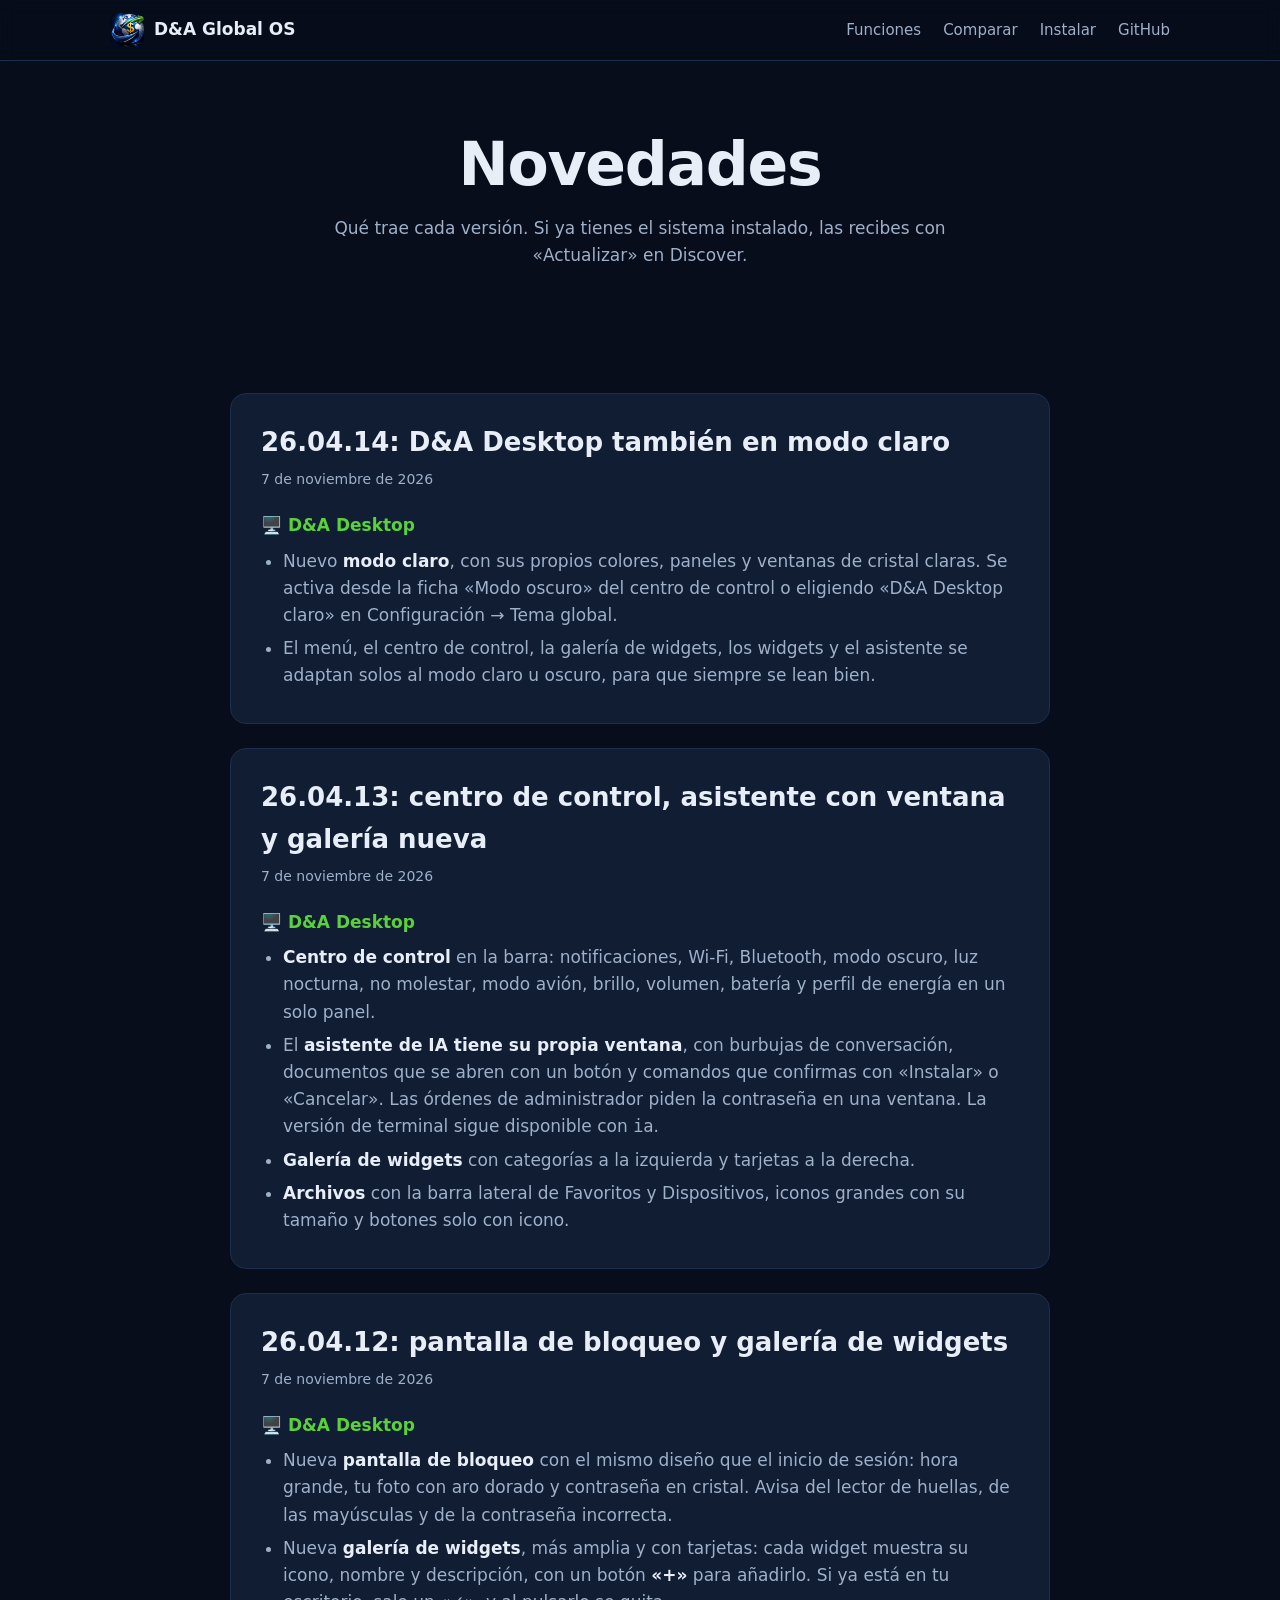
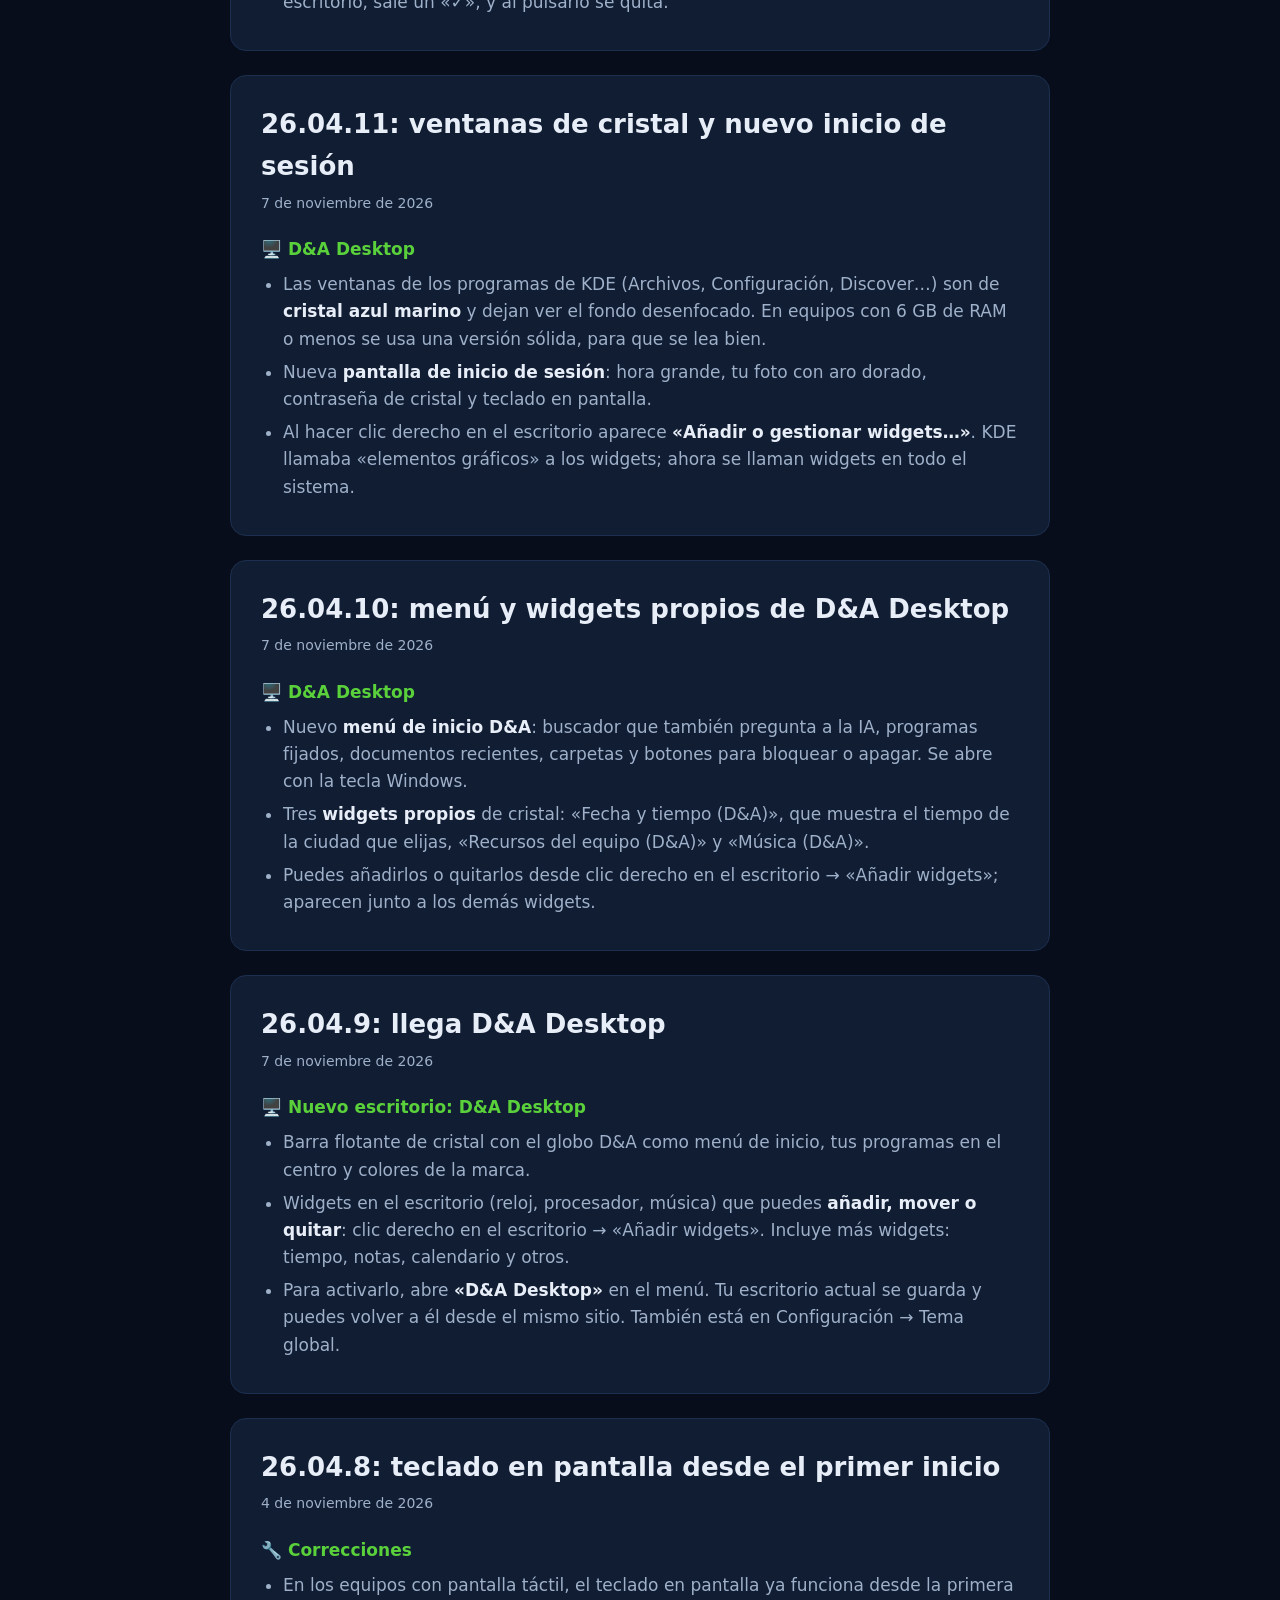
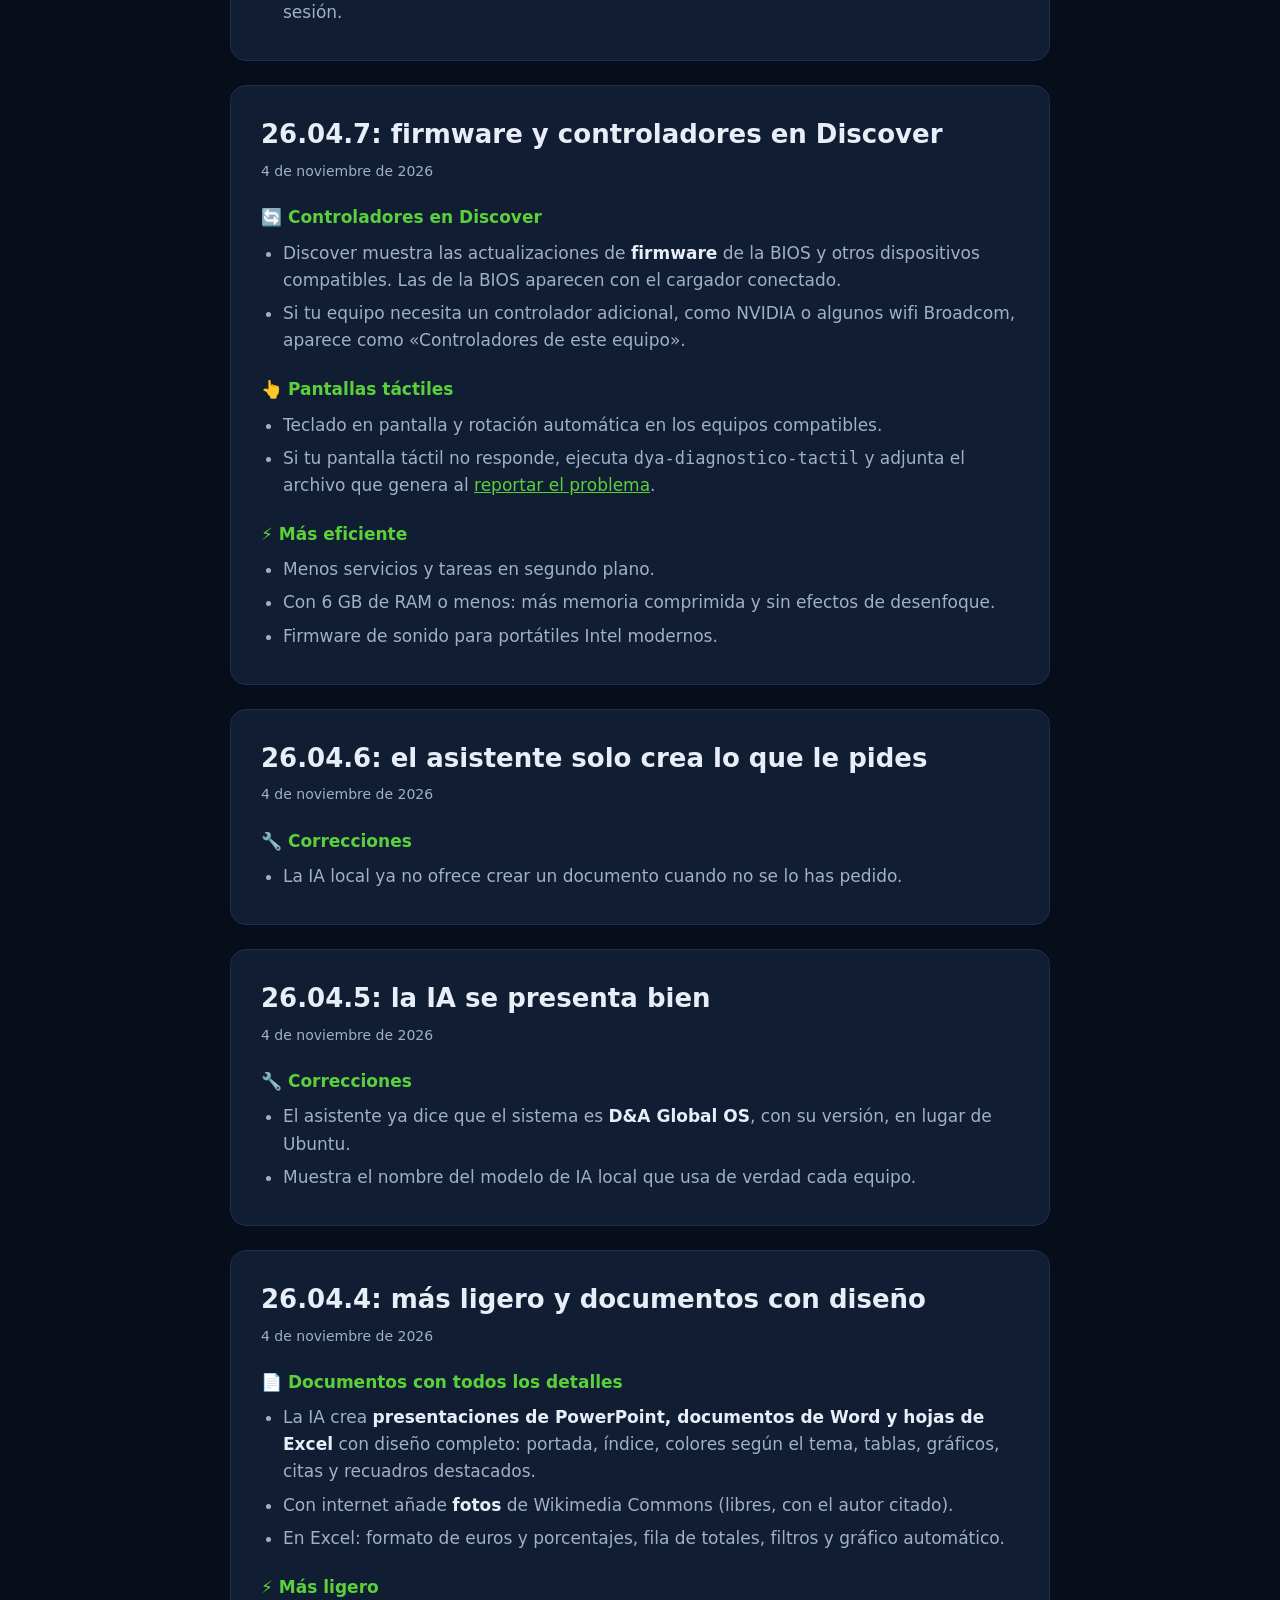
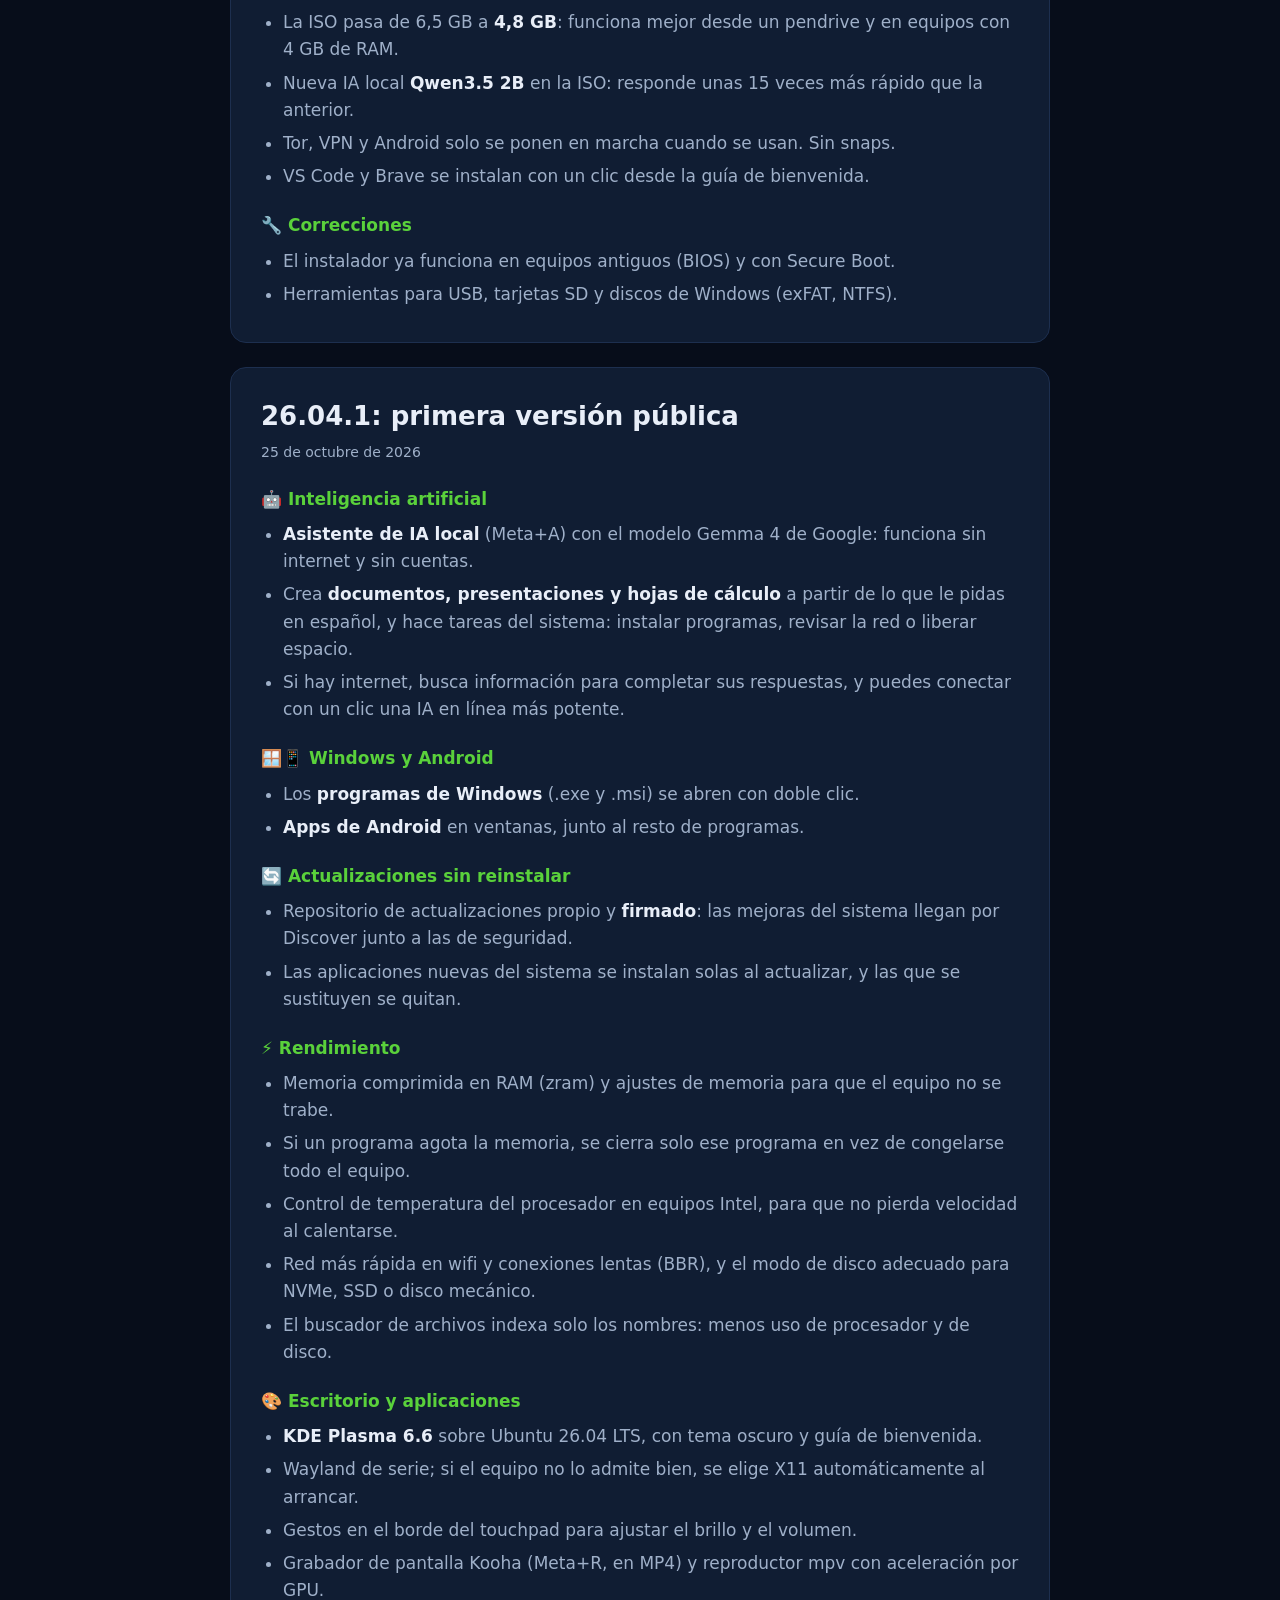
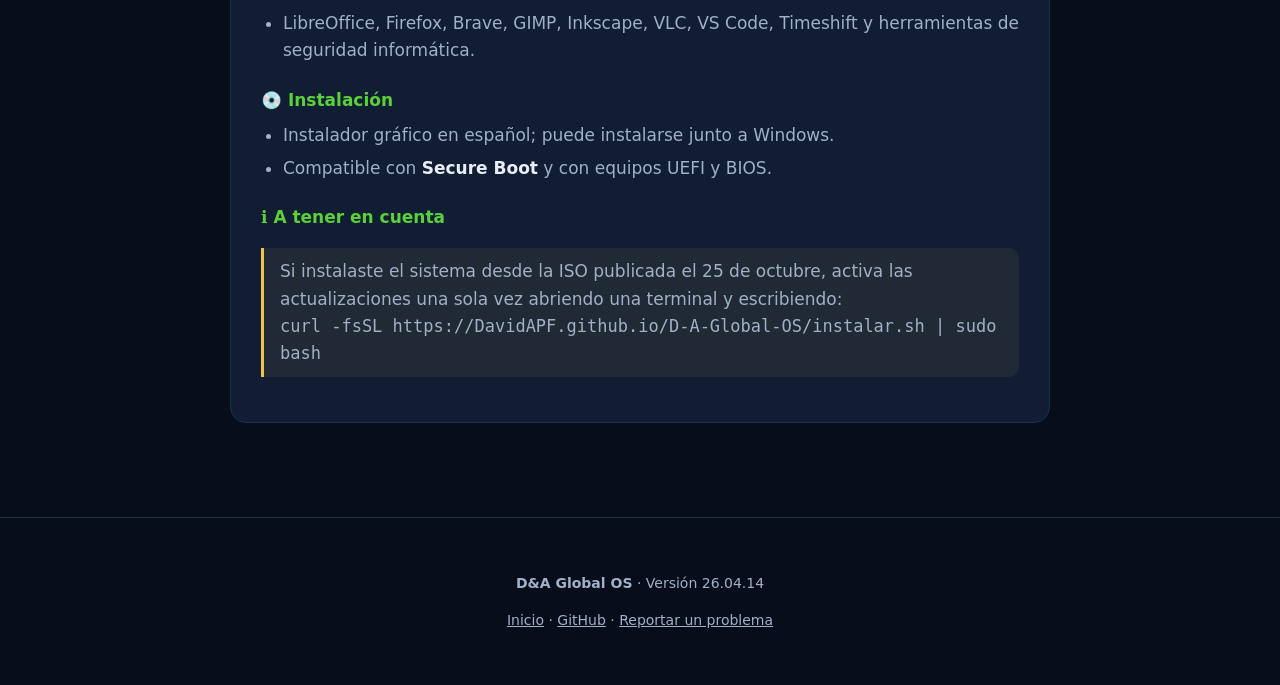
==== novedades.html @ f8176da0 "D&A Global OS 26.04.14" ====
<!doctype html>
<html lang="es">
<head>
<meta charset="utf-8">
<meta name="viewport" content="width=device-width, initial-scale=1">
<title>Novedades de D&amp;A Global OS</title>
<meta name="description" content="Qué trae cada versión de D&amp;A Global OS.">
<meta property="og:title" content="Novedades de D&amp;A Global OS">
<meta property="og:description" content="Qué trae cada versión de D&amp;A Global OS.">
<meta property="og:image" content="https://DavidAPF.github.io/D-A-Global-OS/compartir.png">
<meta name="twitter:card" content="summary_large_image">
<link rel="icon" href="logo.png">
<link rel="stylesheet" href="estilos.css">
</head>
<body>

<nav>
	<div class="ancho">
		<a class="marca" href="index.html"><img src="logo.png" alt="">D&amp;A Global OS</a>
		<ul>
			<li><a href="index.html#funciones">Funciones</a></li>
			<li><a href="index.html#comparar">Comparar</a></li>
			<li><a href="index.html#instalar">Instalar</a></li>
			<li><a href="https://github.com/DavidAPF/D-A-Global-OS">GitHub</a></li>
		</ul>
	</div>
</nav>

<header class="cabecera-pagina">
	<div class="ancho">
		<h1>Novedades</h1>
		<p class="sub">Qué trae cada versión. Si ya tienes el sistema instalado, las recibes con «Actualizar» en Discover.</p>
	</div>
</header>

<section>
	<div class="ancho">

		<!-- Cada versión nueva va ARRIBA, copiando un bloque <article> -->

		<article class="version" id="v26.04.14">
			<h2>26.04.14: D&amp;A Desktop también en modo claro</h2>
			<p class="fecha">7 de noviembre de 2026</p>

			<h3>🖥️ D&amp;A Desktop</h3>
			<ul>
				<li>Nuevo <strong>modo claro</strong>, con sus propios colores, paneles y ventanas de cristal claras. Se activa desde la ficha «Modo oscuro» del centro de control o eligiendo «D&amp;A Desktop claro» en Configuración → Tema global.</li>
				<li>El menú, el centro de control, la galería de widgets, los widgets y el asistente se adaptan solos al modo claro u oscuro, para que siempre se lean bien.</li>
			</ul>
		</article>

		<article class="version" id="v26.04.13">
			<h2>26.04.13: centro de control, asistente con ventana y galería nueva</h2>
			<p class="fecha">7 de noviembre de 2026</p>

			<h3>🖥️ D&amp;A Desktop</h3>
			<ul>
				<li><strong>Centro de control</strong> en la barra: notificaciones, Wi-Fi, Bluetooth, modo oscuro, luz nocturna, no molestar, modo avión, brillo, volumen, batería y perfil de energía en un solo panel.</li>
				<li>El <strong>asistente de IA tiene su propia ventana</strong>, con burbujas de conversación, documentos que se abren con un botón y comandos que confirmas con «Instalar» o «Cancelar». Las órdenes de administrador piden la contraseña en una ventana. La versión de terminal sigue disponible con <code>ia</code>.</li>
				<li><strong>Galería de widgets</strong> con categorías a la izquierda y tarjetas a la derecha.</li>
				<li><strong>Archivos</strong> con la barra lateral de Favoritos y Dispositivos, iconos grandes con su tamaño y botones solo con icono.</li>
			</ul>
		</article>

		<article class="version" id="v26.04.12">
			<h2>26.04.12: pantalla de bloqueo y galería de widgets</h2>
			<p class="fecha">7 de noviembre de 2026</p>

			<h3>🖥️ D&amp;A Desktop</h3>
			<ul>
				<li>Nueva <strong>pantalla de bloqueo</strong> con el mismo diseño que el inicio de sesión: hora grande, tu foto con aro dorado y contraseña en cristal. Avisa del lector de huellas, de las mayúsculas y de la contraseña incorrecta.</li>
				<li>Nueva <strong>galería de widgets</strong>, más amplia y con tarjetas: cada widget muestra su icono, nombre y descripción, con un botón <strong>«+»</strong> para añadirlo. Si ya está en tu escritorio, sale un «✓», y al pulsarlo se quita.</li>
			</ul>
		</article>

		<article class="version" id="v26.04.11">
			<h2>26.04.11: ventanas de cristal y nuevo inicio de sesión</h2>
			<p class="fecha">7 de noviembre de 2026</p>

			<h3>🖥️ D&amp;A Desktop</h3>
			<ul>
				<li>Las ventanas de los programas de KDE (Archivos, Configuración, Discover…) son de <strong>cristal azul marino</strong> y dejan ver el fondo desenfocado. En equipos con 6 GB de RAM o menos se usa una versión sólida, para que se lea bien.</li>
				<li>Nueva <strong>pantalla de inicio de sesión</strong>: hora grande, tu foto con aro dorado, contraseña de cristal y teclado en pantalla.</li>
				<li>Al hacer clic derecho en el escritorio aparece <strong>«Añadir o gestionar widgets…»</strong>. KDE llamaba «elementos gráficos» a los widgets; ahora se llaman widgets en todo el sistema.</li>
			</ul>
		</article>

		<article class="version" id="v26.04.10">
			<h2>26.04.10: menú y widgets propios de D&amp;A Desktop</h2>
			<p class="fecha">7 de noviembre de 2026</p>

			<h3>🖥️ D&amp;A Desktop</h3>
			<ul>
				<li>Nuevo <strong>menú de inicio D&amp;A</strong>: buscador que también pregunta a la IA, programas fijados, documentos recientes, carpetas y botones para bloquear o apagar. Se abre con la tecla Windows.</li>
				<li>Tres <strong>widgets propios</strong> de cristal: «Fecha y tiempo (D&amp;A)», que muestra el tiempo de la ciudad que elijas, «Recursos del equipo (D&amp;A)» y «Música (D&amp;A)».</li>
				<li>Puedes añadirlos o quitarlos desde clic derecho en el escritorio → «Añadir widgets»; aparecen junto a los demás widgets.</li>
			</ul>
		</article>

		<article class="version" id="v26.04.9">
			<h2>26.04.9: llega D&amp;A Desktop</h2>
			<p class="fecha">7 de noviembre de 2026</p>

			<h3>🖥️ Nuevo escritorio: D&amp;A Desktop</h3>
			<ul>
				<li>Barra flotante de cristal con el globo D&amp;A como menú de inicio, tus programas en el centro y colores de la marca.</li>
				<li>Widgets en el escritorio (reloj, procesador, música) que puedes <strong>añadir, mover o quitar</strong>: clic derecho en el escritorio → «Añadir widgets». Incluye más widgets: tiempo, notas, calendario y otros.</li>
				<li>Para activarlo, abre <strong>«D&amp;A Desktop»</strong> en el menú. Tu escritorio actual se guarda y puedes volver a él desde el mismo sitio. También está en Configuración → Tema global.</li>
			</ul>
		</article>

		<article class="version" id="v26.04.8">
			<h2>26.04.8: teclado en pantalla desde el primer inicio</h2>
			<p class="fecha">4 de noviembre de 2026</p>

			<h3>🔧 Correcciones</h3>
			<ul>
				<li>En los equipos con pantalla táctil, el teclado en pantalla ya funciona desde la primera sesión.</li>
			</ul>
		</article>

		<article class="version" id="v26.04.7">
			<h2>26.04.7: firmware y controladores en Discover</h2>
			<p class="fecha">4 de noviembre de 2026</p>

			<h3>🔄 Controladores en Discover</h3>
			<ul>
				<li>Discover muestra las actualizaciones de <strong>firmware</strong> de la BIOS y otros dispositivos compatibles. Las de la BIOS aparecen con el cargador conectado.</li>
				<li>Si tu equipo necesita un controlador adicional, como NVIDIA o algunos wifi Broadcom, aparece como «Controladores de este equipo».</li>
			</ul>

			<h3>👆 Pantallas táctiles</h3>
			<ul>
				<li>Teclado en pantalla y rotación automática en los equipos compatibles.</li>
				<li>Si tu pantalla táctil no responde, ejecuta <code>dya-diagnostico-tactil</code> y adjunta el archivo que genera al <a href="https://github.com/DavidAPF/D-A-Global-OS/issues">reportar el problema</a>.</li>
			</ul>

			<h3>⚡ Más eficiente</h3>
			<ul>
				<li>Menos servicios y tareas en segundo plano.</li>
				<li>Con 6 GB de RAM o menos: más memoria comprimida y sin efectos de desenfoque.</li>
				<li>Firmware de sonido para portátiles Intel modernos.</li>
			</ul>
		</article>

		<article class="version" id="v26.04.6">
			<h2>26.04.6: el asistente solo crea lo que le pides</h2>
			<p class="fecha">4 de noviembre de 2026</p>

			<h3>🔧 Correcciones</h3>
			<ul>
				<li>La IA local ya no ofrece crear un documento cuando no se lo has pedido.</li>
			</ul>
		</article>

		<article class="version" id="v26.04.5">
			<h2>26.04.5: la IA se presenta bien</h2>
			<p class="fecha">4 de noviembre de 2026</p>

			<h3>🔧 Correcciones</h3>
			<ul>
				<li>El asistente ya dice que el sistema es <strong>D&amp;A Global OS</strong>, con su versión, en lugar de Ubuntu.</li>
				<li>Muestra el nombre del modelo de IA local que usa de verdad cada equipo.</li>
			</ul>
		</article>

		<article class="version" id="v26.04.4">
			<h2>26.04.4: más ligero y documentos con diseño</h2>
			<p class="fecha">4 de noviembre de 2026</p>

			<h3>📄 Documentos con todos los detalles</h3>
			<ul>
				<li>La IA crea <strong>presentaciones de PowerPoint, documentos de Word y hojas de Excel</strong> con diseño completo: portada, índice, colores según el tema, tablas, gráficos, citas y recuadros destacados.</li>
				<li>Con internet añade <strong>fotos</strong> de Wikimedia Commons (libres, con el autor citado).</li>
				<li>En Excel: formato de euros y porcentajes, fila de totales, filtros y gráfico automático.</li>
			</ul>

			<h3>⚡ Más ligero</h3>
			<ul>
				<li>La ISO pasa de 6,5 GB a <strong>4,8 GB</strong>: funciona mejor desde un pendrive y en equipos con 4 GB de RAM.</li>
				<li>Nueva IA local <strong>Qwen3.5 2B</strong> en la ISO: responde unas 15 veces más rápido que la anterior.</li>
				<li>Tor, VPN y Android solo se ponen en marcha cuando se usan. Sin snaps.</li>
				<li>VS Code y Brave se instalan con un clic desde la guía de bienvenida.</li>
			</ul>

			<h3>🔧 Correcciones</h3>
			<ul>
				<li>El instalador ya funciona en equipos antiguos (BIOS) y con Secure Boot.</li>
				<li>Herramientas para USB, tarjetas SD y discos de Windows (exFAT, NTFS).</li>
			</ul>
		</article>

		<article class="version" id="v26.04.1">
			<h2>26.04.1: primera versión pública</h2>
			<p class="fecha">25 de octubre de 2026</p>

			<h3>🤖 Inteligencia artificial</h3>
			<ul>
				<li><strong>Asistente de IA local</strong> (Meta+A) con el modelo Gemma 4 de Google: funciona sin internet y sin cuentas.</li>
				<li>Crea <strong>documentos, presentaciones y hojas de cálculo</strong> a partir de lo que le pidas en español, y hace tareas del sistema: instalar programas, revisar la red o liberar espacio.</li>
				<li>Si hay internet, busca información para completar sus respuestas, y puedes conectar con un clic una IA en línea más potente.</li>
			</ul>

			<h3>🪟📱 Windows y Android</h3>
			<ul>
				<li>Los <strong>programas de Windows</strong> (.exe y .msi) se abren con doble clic.</li>
				<li><strong>Apps de Android</strong> en ventanas, junto al resto de programas.</li>
			</ul>

			<h3>🔄 Actualizaciones sin reinstalar</h3>
			<ul>
				<li>Repositorio de actualizaciones propio y <strong>firmado</strong>: las mejoras del sistema llegan por Discover junto a las de seguridad.</li>
				<li>Las aplicaciones nuevas del sistema se instalan solas al actualizar, y las que se sustituyen se quitan.</li>
			</ul>

			<h3>⚡ Rendimiento</h3>
			<ul>
				<li>Memoria comprimida en RAM (zram) y ajustes de memoria para que el equipo no se trabe.</li>
				<li>Si un programa agota la memoria, se cierra solo ese programa en vez de congelarse todo el equipo.</li>
				<li>Control de temperatura del procesador en equipos Intel, para que no pierda velocidad al calentarse.</li>
				<li>Red más rápida en wifi y conexiones lentas (BBR), y el modo de disco adecuado para NVMe, SSD o disco mecánico.</li>
				<li>El buscador de archivos indexa solo los nombres: menos uso de procesador y de disco.</li>
			</ul>

			<h3>🎨 Escritorio y aplicaciones</h3>
			<ul>
				<li><strong>KDE Plasma 6.6</strong> sobre Ubuntu 26.04 LTS, con tema oscuro y guía de bienvenida.</li>
				<li>Wayland de serie; si el equipo no lo admite bien, se elige X11 automáticamente al arrancar.</li>
				<li>Gestos en el borde del touchpad para ajustar el brillo y el volumen.</li>
				<li>Grabador de pantalla Kooha (Meta+R, en MP4) y reproductor mpv con aceleración por GPU.</li>
				<li>LibreOffice, Firefox, Brave, GIMP, Inkscape, VLC, VS Code, Timeshift y herramientas de seguridad informática.</li>
			</ul>

			<h3>💿 Instalación</h3>
			<ul>
				<li>Instalador gráfico en español; puede instalarse junto a Windows.</li>
				<li>Compatible con <strong>Secure Boot</strong> y con equipos UEFI y BIOS.</li>
			</ul>

			<h3>ℹ️ A tener en cuenta</h3>
			<p class="aviso">Si instalaste el sistema desde la ISO publicada el 25 de octubre, activa las actualizaciones una sola vez abriendo una terminal y escribiendo:<br><code>curl -fsSL https://DavidAPF.github.io/D-A-Global-OS/instalar.sh | sudo bash</code></p>
		</article>

	</div>
</section>

<footer>
	<div class="ancho">
		<p><strong>D&amp;A Global OS</strong> · Versión 26.04.14</p>
		<p><a href="index.html">Inicio</a> · <a href="https://github.com/DavidAPF/D-A-Global-OS">GitHub</a> · <a href="https://github.com/DavidAPF/D-A-Global-OS/issues">Reportar un problema</a></p>
	</div>
</footer>

</body>
</html>
---- estilos.css ----
:root {
	--fondo: #070d1a;
	--fondo-2: #0c1628;
	--tarjeta: #101d33;
	--borde: #1d2f4f;
	--texto: #e8eef8;
	--suave: #9fb0c9;
	--azul: #2f7bff;
	--verde: #5ad13b;
	--oro: #f2c14e;
}
* { box-sizing: border-box; }
html { scroll-behavior: smooth; }
body {
	margin: 0;
	background: var(--fondo);
	color: var(--texto);
	font: 17px/1.6 system-ui, -apple-system, "Segoe UI", "Noto Sans", Roboto, sans-serif;
}
a { color: var(--verde); }
.ancho { max-width: 1100px; margin: 0 auto; padding: 0 20px; }

/* Barra superior */
nav { position: sticky; top: 0; z-index: 10; background: rgba(7,13,26,.85); backdrop-filter: blur(10px); border-bottom: 1px solid var(--borde); }
nav .ancho { display: flex; align-items: center; justify-content: space-between; height: 60px; }
.marca { display: flex; align-items: center; gap: 10px; font-weight: 700; color: var(--texto); text-decoration: none; }
.marca img { width: 34px; height: 34px; border-radius: 8px; }
nav ul { display: flex; gap: 22px; list-style: none; margin: 0; padding: 0; }
nav ul a { color: var(--suave); text-decoration: none; font-size: 15px; }
nav ul a:hover { color: var(--texto); }

/* Portada */
.portada { position: relative; overflow: hidden; padding: 90px 0 80px; text-align: center; }
.portada::before {
	content: ""; position: absolute; inset: -40% -10% auto; height: 120%;
	background: radial-gradient(closest-side, rgba(47,123,255,.35), transparent 70%),
	            radial-gradient(closest-side at 70% 60%, rgba(90,209,59,.18), transparent 70%);
	z-index: -1;
}
.portada img.logo { width: 128px; height: 128px; border-radius: 28px; box-shadow: 0 20px 60px rgba(47,123,255,.4); }
.etiqueta { display: inline-block; margin: 26px 0 10px; padding: 4px 14px; border: 1px solid var(--borde); border-radius: 99px; color: var(--suave); font-size: 14px; }
h1 { font-size: clamp(34px, 6vw, 60px); line-height: 1.1; margin: 10px 0 18px; letter-spacing: -.02em; }
h1 span { background: linear-gradient(90deg, var(--azul), var(--verde)); -webkit-background-clip: text; background-clip: text; color: transparent; }
.portada p.lema { max-width: 680px; margin: 0 auto 34px; color: var(--suave); font-size: 19px; }
.botones { display: flex; gap: 14px; justify-content: center; flex-wrap: wrap; }
.btn { display: inline-block; padding: 15px 30px; border-radius: 12px; font-weight: 700; text-decoration: none; background: linear-gradient(90deg, var(--azul), #1f9d6b); color: #fff; box-shadow: 0 10px 30px rgba(47,123,255,.35); }
.btn:hover { filter: brightness(1.1); }
.btn-sec { background: transparent; border: 1px solid var(--borde); box-shadow: none; color: var(--texto); }
.btn-off { background: var(--tarjeta); color: var(--suave); box-shadow: none; cursor: default; }
.nota { margin-top: 16px; color: var(--suave); font-size: 14px; }

/* Secciones */
section { padding: 70px 0; }
section.alterna { background: var(--fondo-2); border-top: 1px solid var(--borde); border-bottom: 1px solid var(--borde); }
h2 { font-size: clamp(26px, 4vw, 38px); text-align: center; margin: 0 0 12px; }
.sub { text-align: center; color: var(--suave); max-width: 640px; margin: 0 auto 44px; }
.rejilla { display: grid; grid-template-columns: repeat(auto-fit, minmax(240px, 1fr)); gap: 18px; }
.tarjeta { background: var(--tarjeta); border: 1px solid var(--borde); border-radius: 16px; padding: 24px; }
.tarjeta .icono { font-size: 30px; }
.tarjeta h3 { margin: 10px 0 6px; font-size: 19px; }
.tarjeta p { margin: 0; color: var(--suave); font-size: 15.5px; }

/* Capturas */
.capturas { display: grid; grid-template-columns: 1.6fr 1fr; gap: 18px; align-items: center; }
@media (max-width: 760px) { .capturas { grid-template-columns: 1fr; } }
.capturas figure { margin: 0; }
.capturas img { width: 100%; border-radius: 12px; border: 1px solid var(--borde); display: block; }
.capturas figcaption { color: var(--suave); font-size: 14px; margin-top: 8px; text-align: center; }

/* Pasos */
.pasos { counter-reset: paso; }
.pasos .tarjeta { position: relative; padding-top: 52px; }
.pasos .tarjeta::before {
	counter-increment: paso; content: counter(paso);
	position: absolute; top: 18px; left: 24px; width: 28px; height: 28px; border-radius: 50%;
	background: var(--verde); color: #04110a; font-weight: 800; display: grid; place-items: center; font-size: 15px;
}
code, pre { font-family: ui-monospace, "Cascadia Code", "DejaVu Sans Mono", monospace; }
pre { background: #050a14; border: 1px solid var(--borde); border-radius: 10px; padding: 14px 16px; overflow-x: auto; font-size: 14px; color: #cfe3ff; }
.req { display: flex; flex-wrap: wrap; gap: 10px; justify-content: center; margin-top: 30px; }
.req span { background: var(--tarjeta); border: 1px solid var(--borde); border-radius: 99px; padding: 6px 14px; font-size: 14px; color: var(--suave); }

/* Preguntas */
details { background: var(--tarjeta); border: 1px solid var(--borde); border-radius: 12px; padding: 16px 20px; margin-bottom: 12px; }
summary { cursor: pointer; font-weight: 600; }
details p { color: var(--suave); margin: 10px 0 0; }
.preguntas { max-width: 780px; margin: 0 auto; }

/* Comparación */
.tabla-envoltura { overflow-x: auto; border: 1px solid var(--borde); border-radius: 16px; }
table.comparar { width: 100%; border-collapse: collapse; min-width: 560px; }
.comparar th, .comparar td { padding: 14px 18px; text-align: left; border-bottom: 1px solid var(--borde); font-size: 15.5px; vertical-align: top; }
.comparar tr:last-child td { border-bottom: 0; }
.comparar thead th { background: var(--tarjeta); font-size: 16px; }
.comparar thead th.nuestro { color: var(--verde); }
.comparar td:first-child { color: var(--suave); width: 30%; }
.comparar td.si::before { content: "✔ "; color: var(--verde); font-weight: 700; }
.comparar td.no::before { content: "✘ "; color: #ff6b6b; font-weight: 700; }
.comparar td.medio::before { content: "● "; color: var(--oro); }
.aclaracion { color: var(--suave); font-size: 14px; text-align: center; margin-top: 16px; }

footer { padding: 40px 0; text-align: center; color: var(--suave); font-size: 14px; border-top: 1px solid var(--borde); }
footer a { color: var(--suave); }

@media (max-width: 640px) {
	nav ul { display: none; }
	.portada { padding: 60px 0 50px; }
	section { padding: 50px 0; }
}

/* Novedades */
.cabecera-pagina { padding: 60px 0 10px; text-align: center; }
.version { background: var(--tarjeta); border: 1px solid var(--borde); border-radius: 16px; padding: 28px 30px; margin: 0 auto 24px; max-width: 820px; }
.version h2 { text-align: left; font-size: 26px; margin: 0; }
.version .fecha { color: var(--suave); font-size: 14px; margin: 4px 0 18px; }
.version h3 { font-size: 17px; margin: 22px 0 8px; color: var(--verde); }
.version ul { margin: 0; padding-left: 22px; color: var(--suave); }
.version li { margin-bottom: 6px; }
.version li strong { color: var(--texto); }
.version .aviso { border-left: 3px solid var(--oro); padding: 10px 16px; background: rgba(242,193,78,.07); border-radius: 0 10px 10px 0; color: var(--suave); }
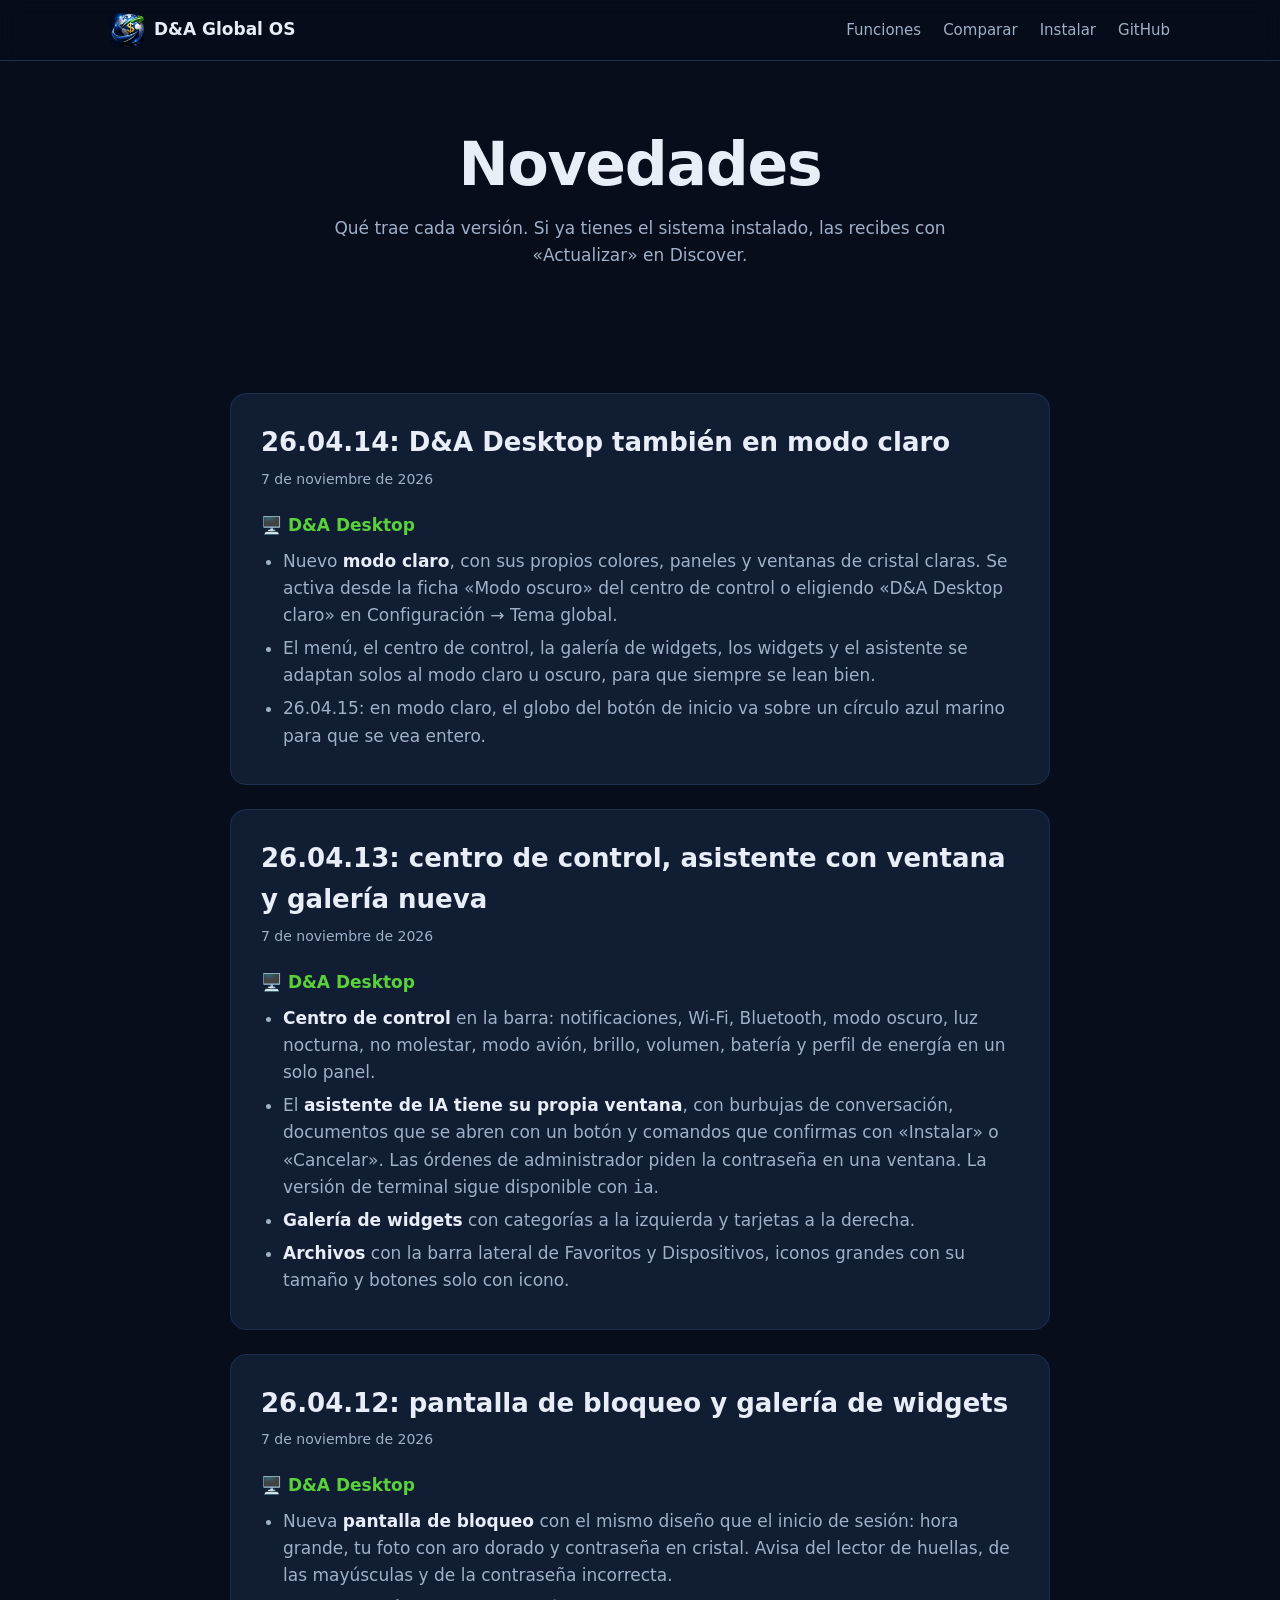
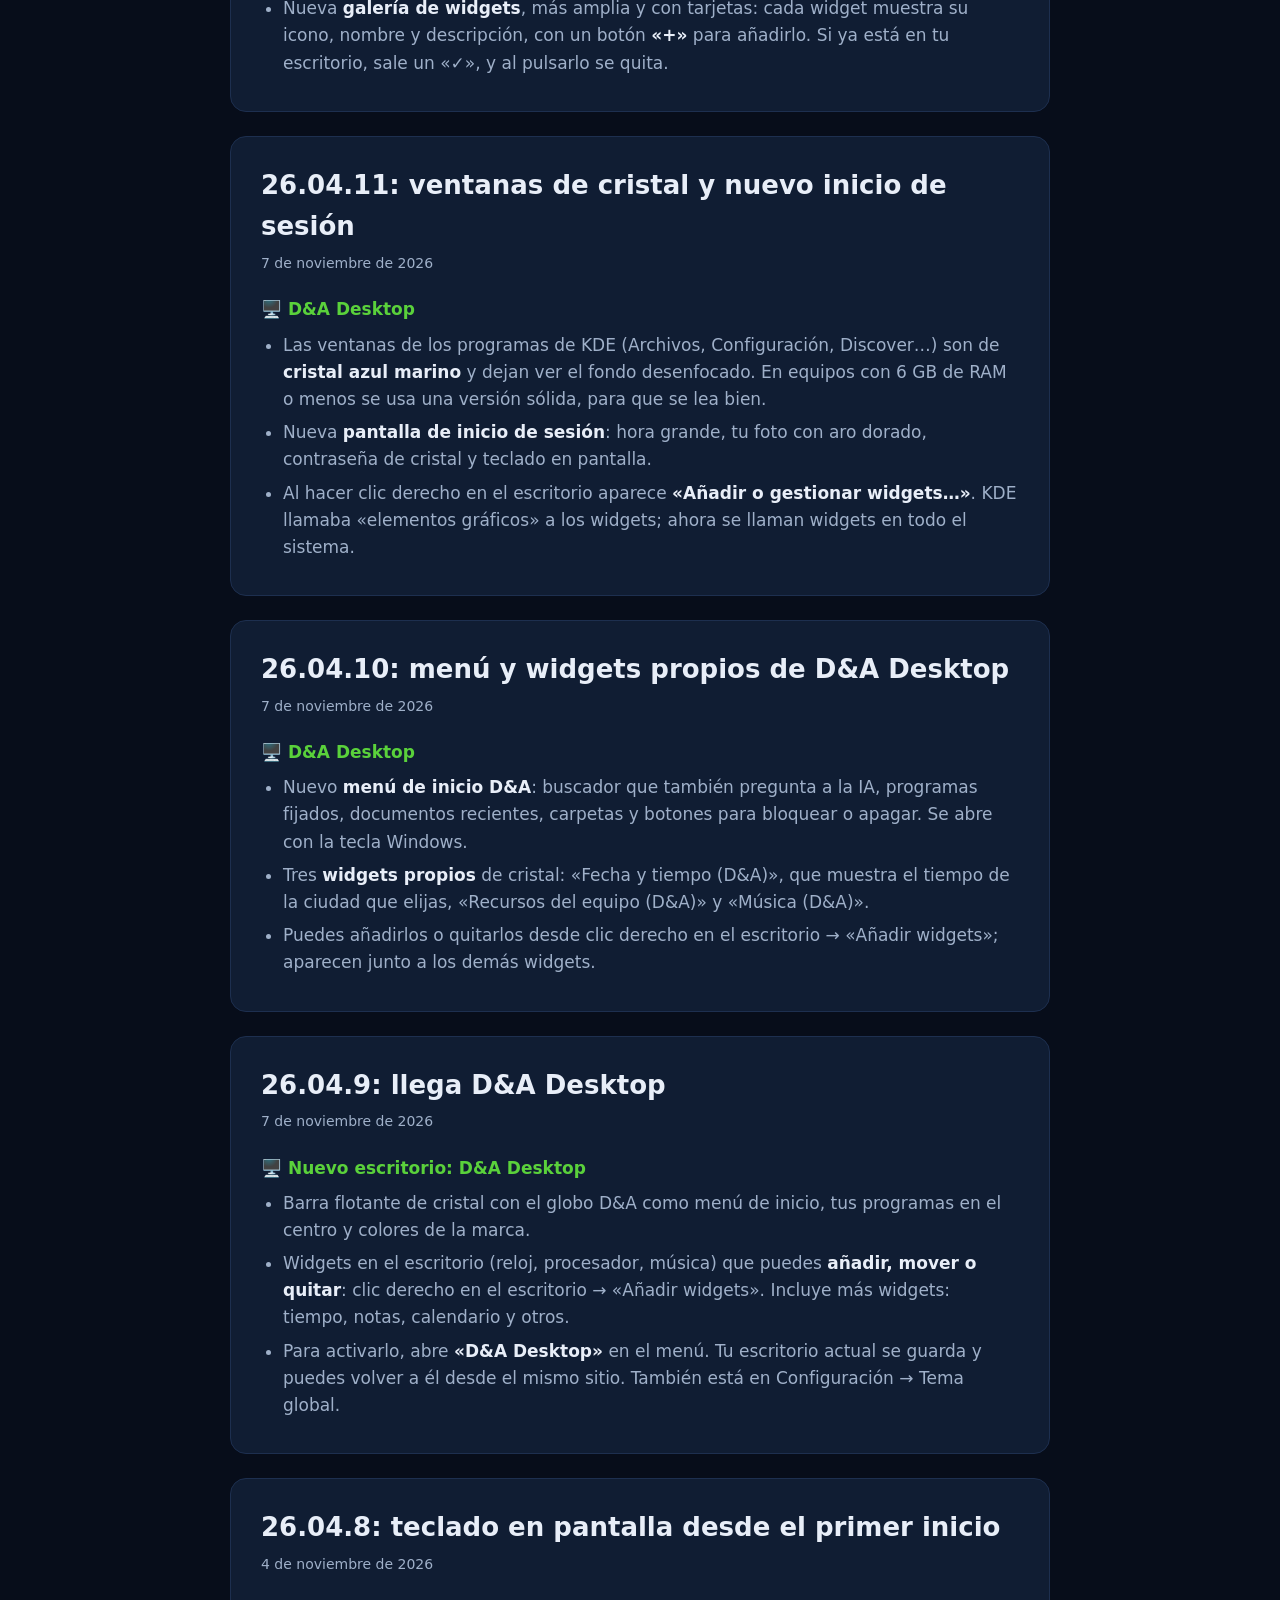
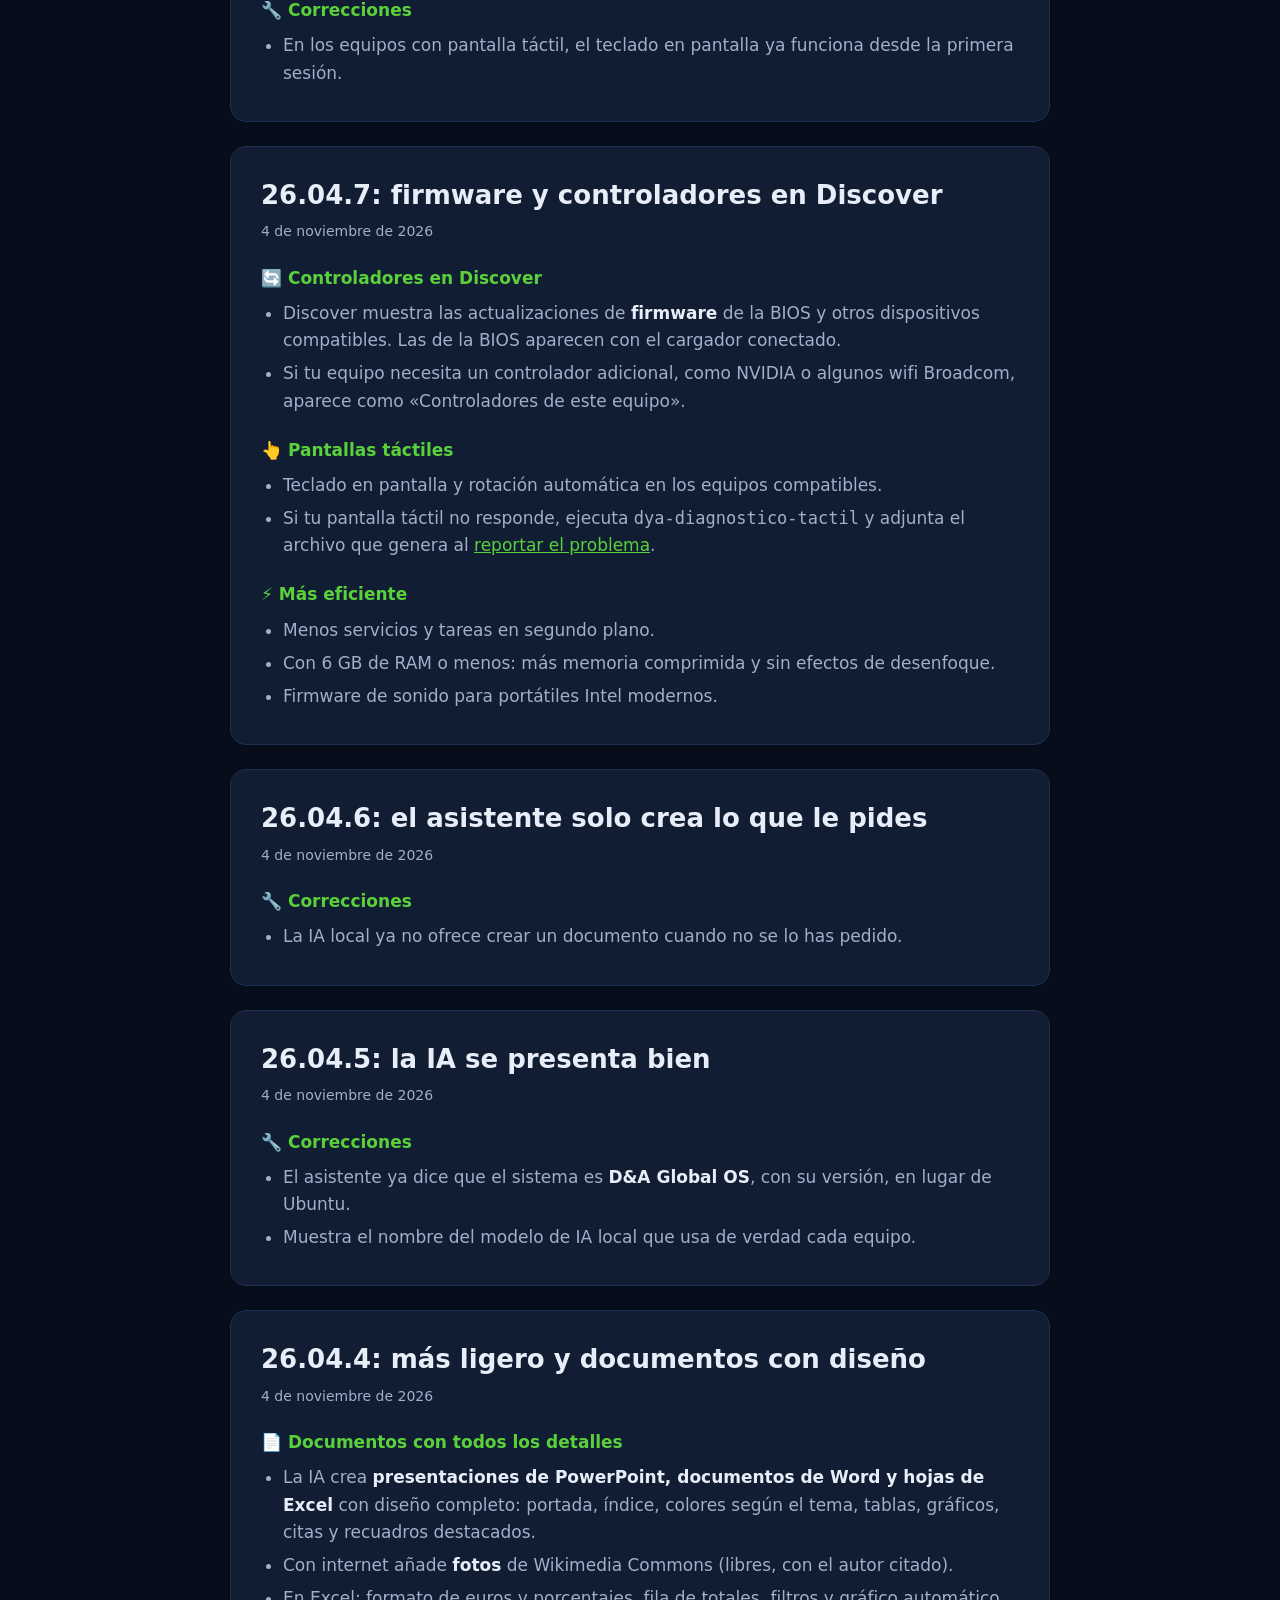
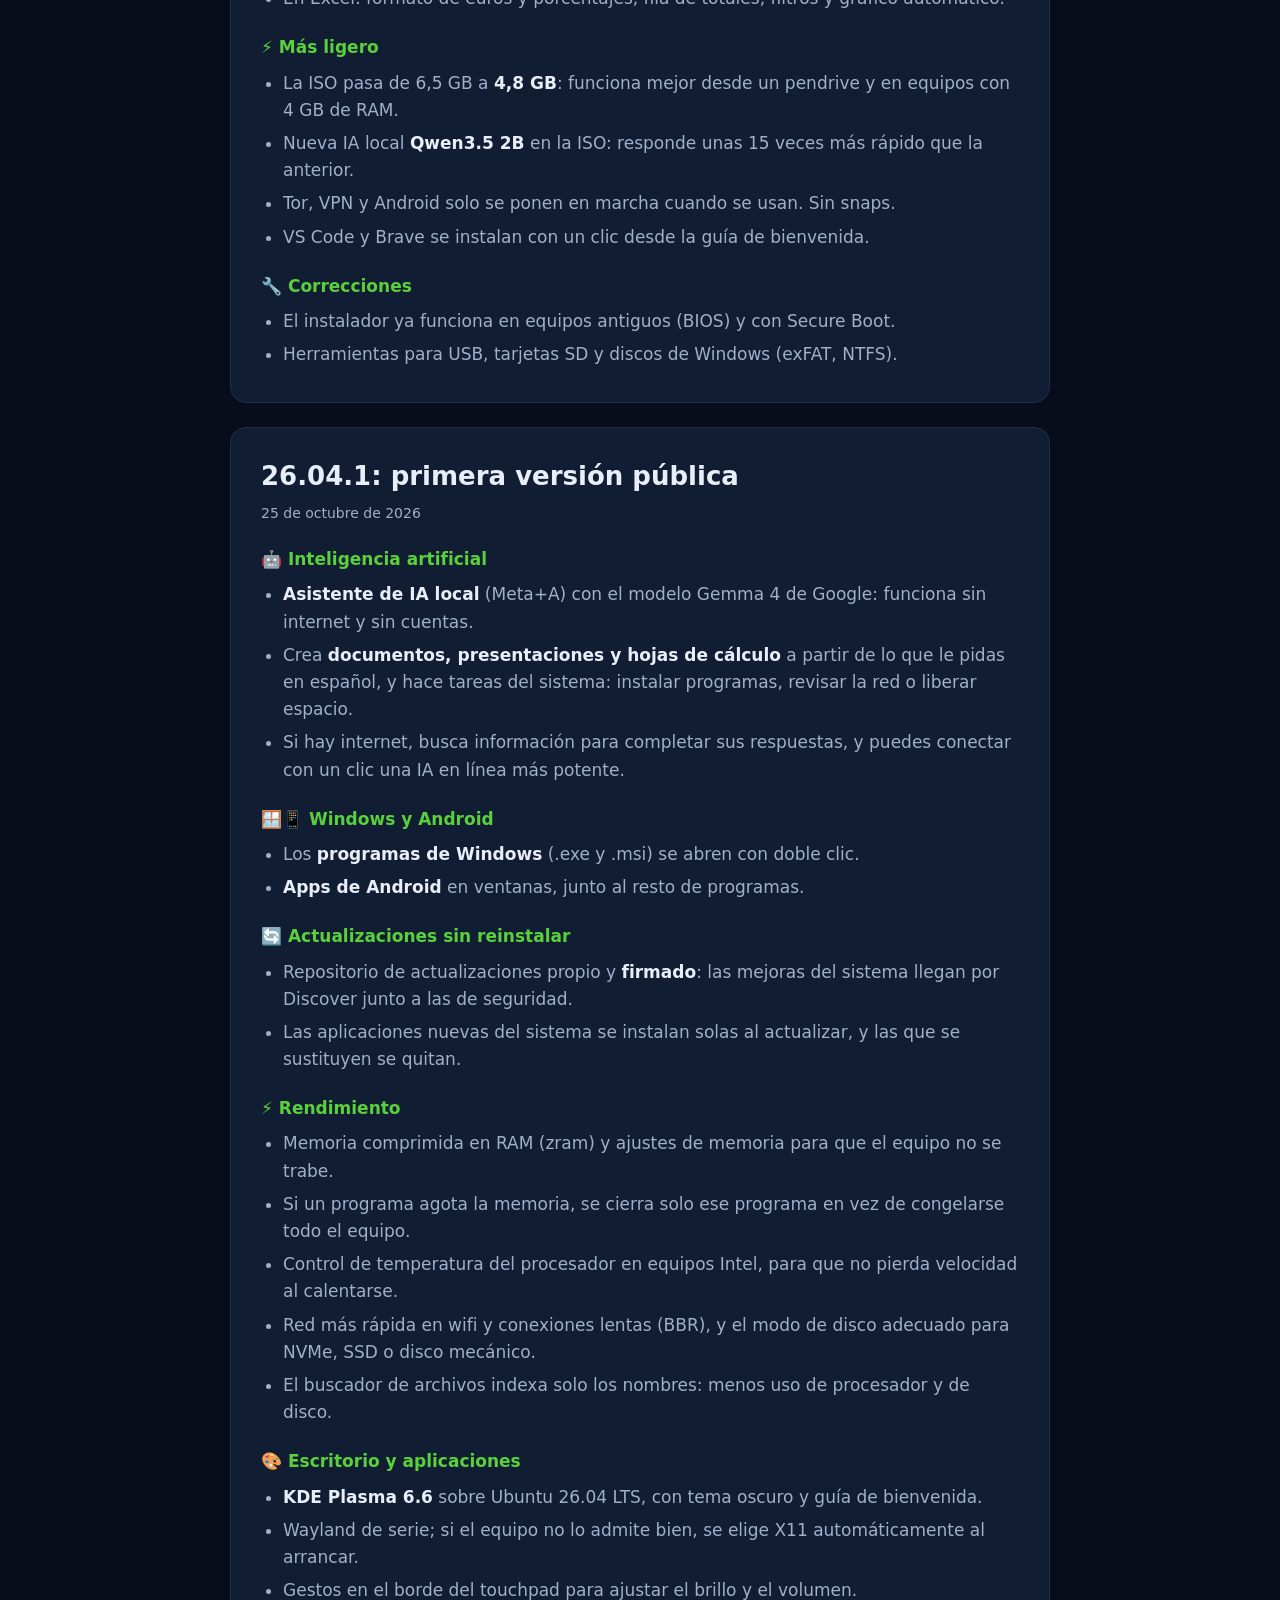
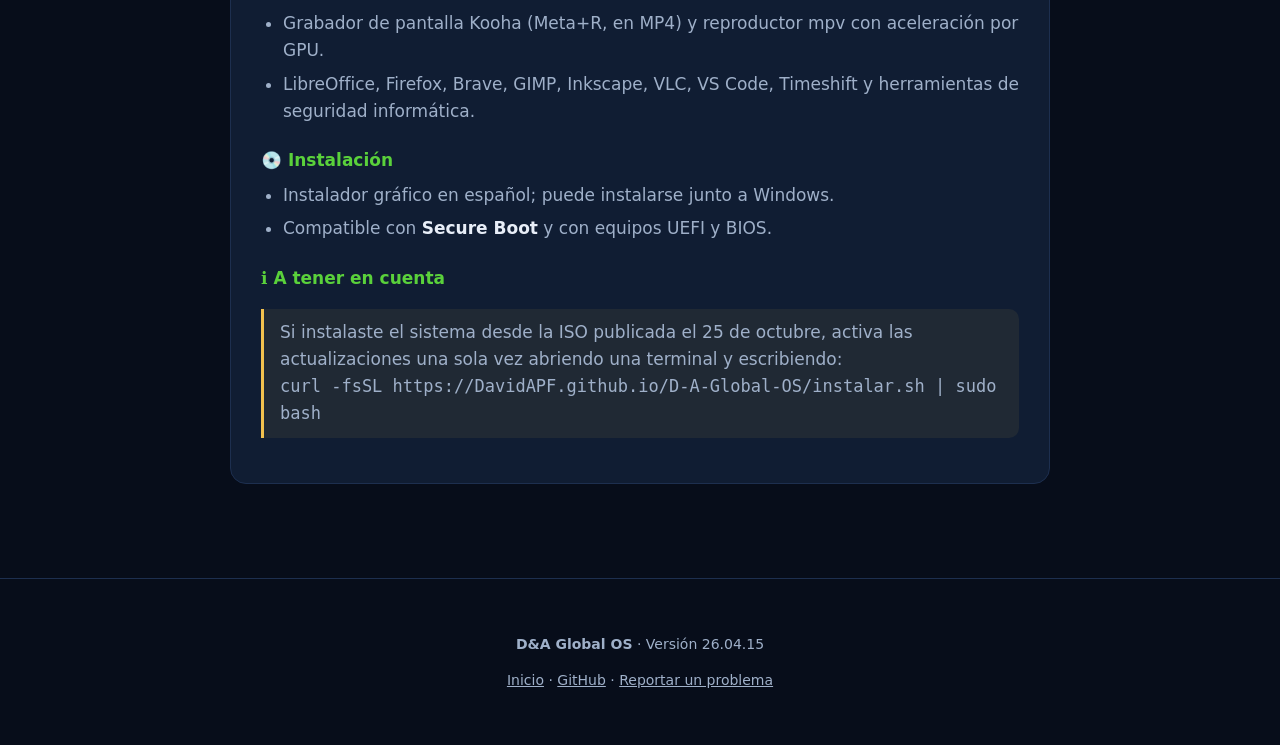
==== commit d679da96: "D&A Global OS 26.04.15" ====
--- a/novedades.html
+++ b/novedades.html
@@ -46,6 +46,7 @@
 			<ul>
 				<li>Nuevo <strong>modo claro</strong>, con sus propios colores, paneles y ventanas de cristal claras. Se activa desde la ficha «Modo oscuro» del centro de control o eligiendo «D&amp;A Desktop claro» en Configuración → Tema global.</li>
 				<li>El menú, el centro de control, la galería de widgets, los widgets y el asistente se adaptan solos al modo claro u oscuro, para que siempre se lean bien.</li>
+				<li>26.04.15: en modo claro, el globo del botón de inicio va sobre un círculo azul marino para que se vea entero.</li>
 			</ul>
 		</article>
 
@@ -246,7 +247,7 @@
 
 <footer>
 	<div class="ancho">
-		<p><strong>D&amp;A Global OS</strong> · Versión 26.04.14</p>
+		<p><strong>D&amp;A Global OS</strong> · Versión 26.04.15</p>
 		<p><a href="index.html">Inicio</a> · <a href="https://github.com/DavidAPF/D-A-Global-OS">GitHub</a> · <a href="https://github.com/DavidAPF/D-A-Global-OS/issues">Reportar un problema</a></p>
 	</div>
 </footer>
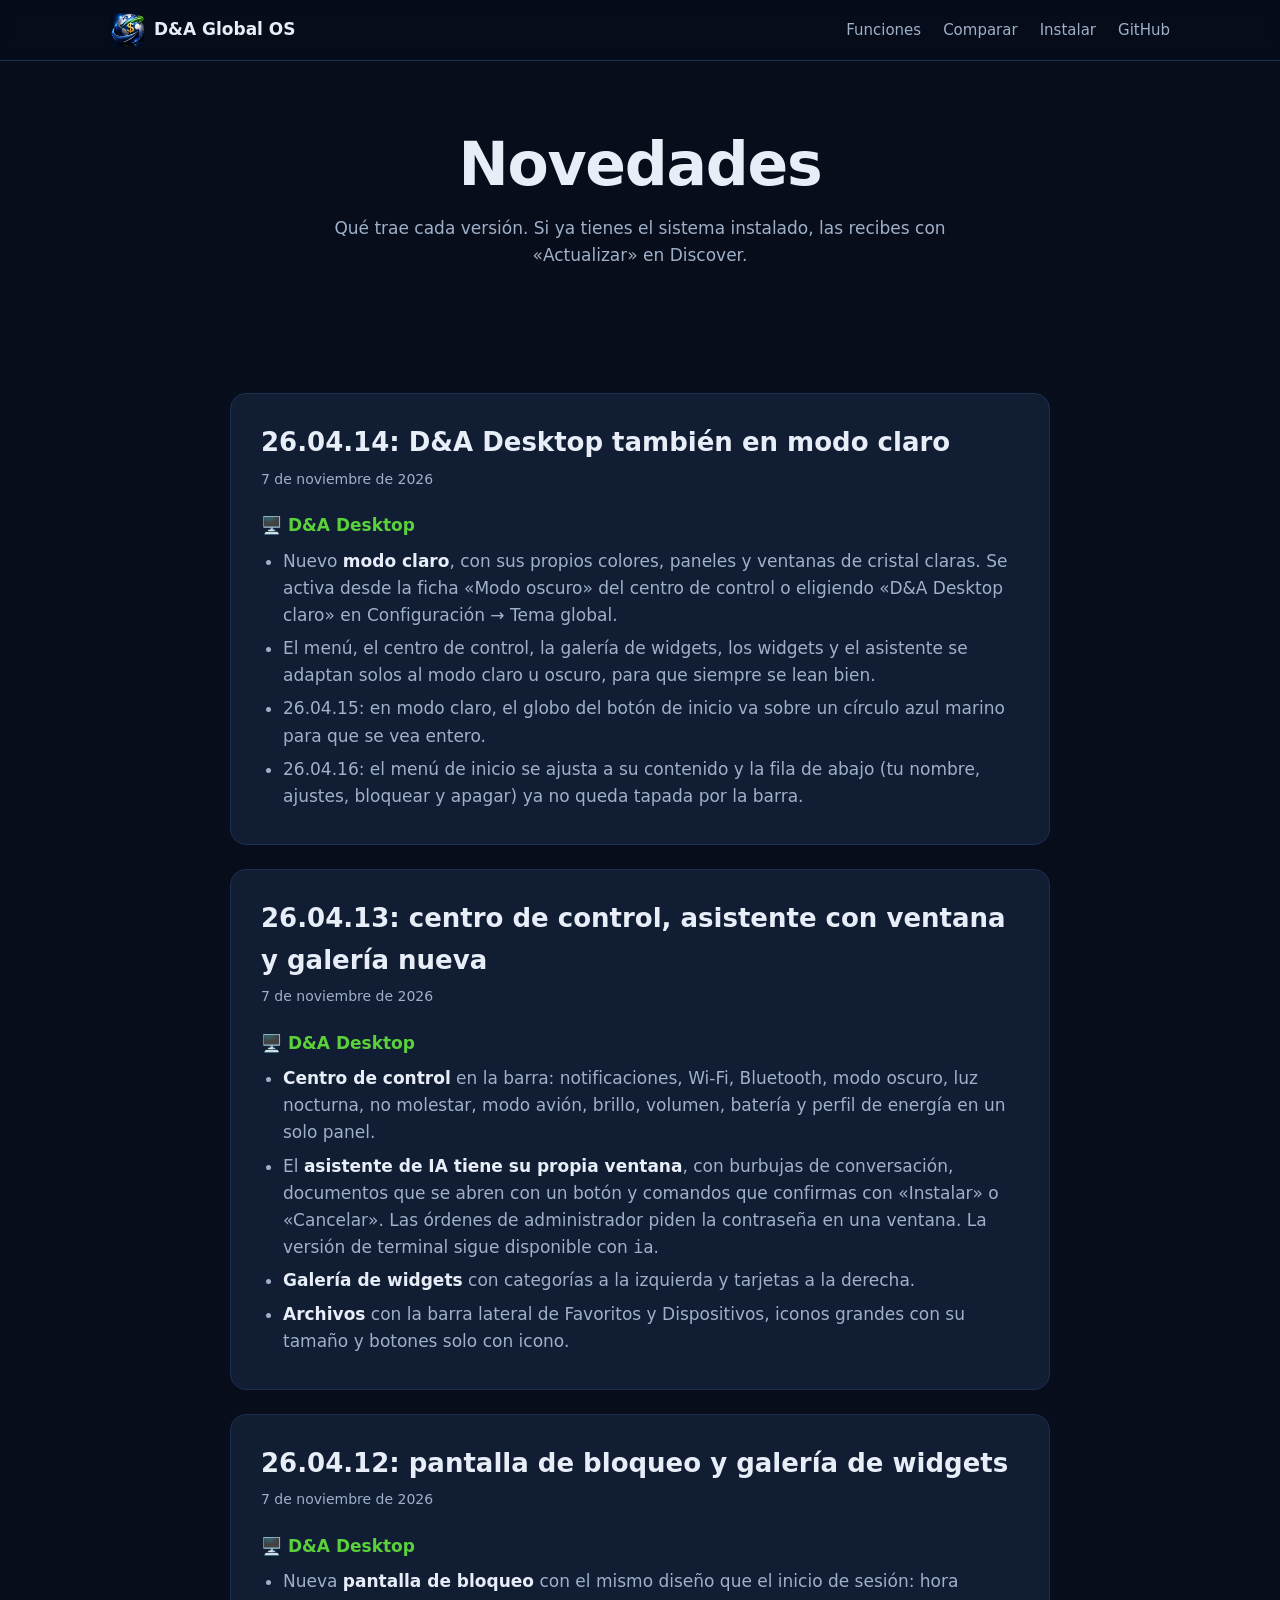
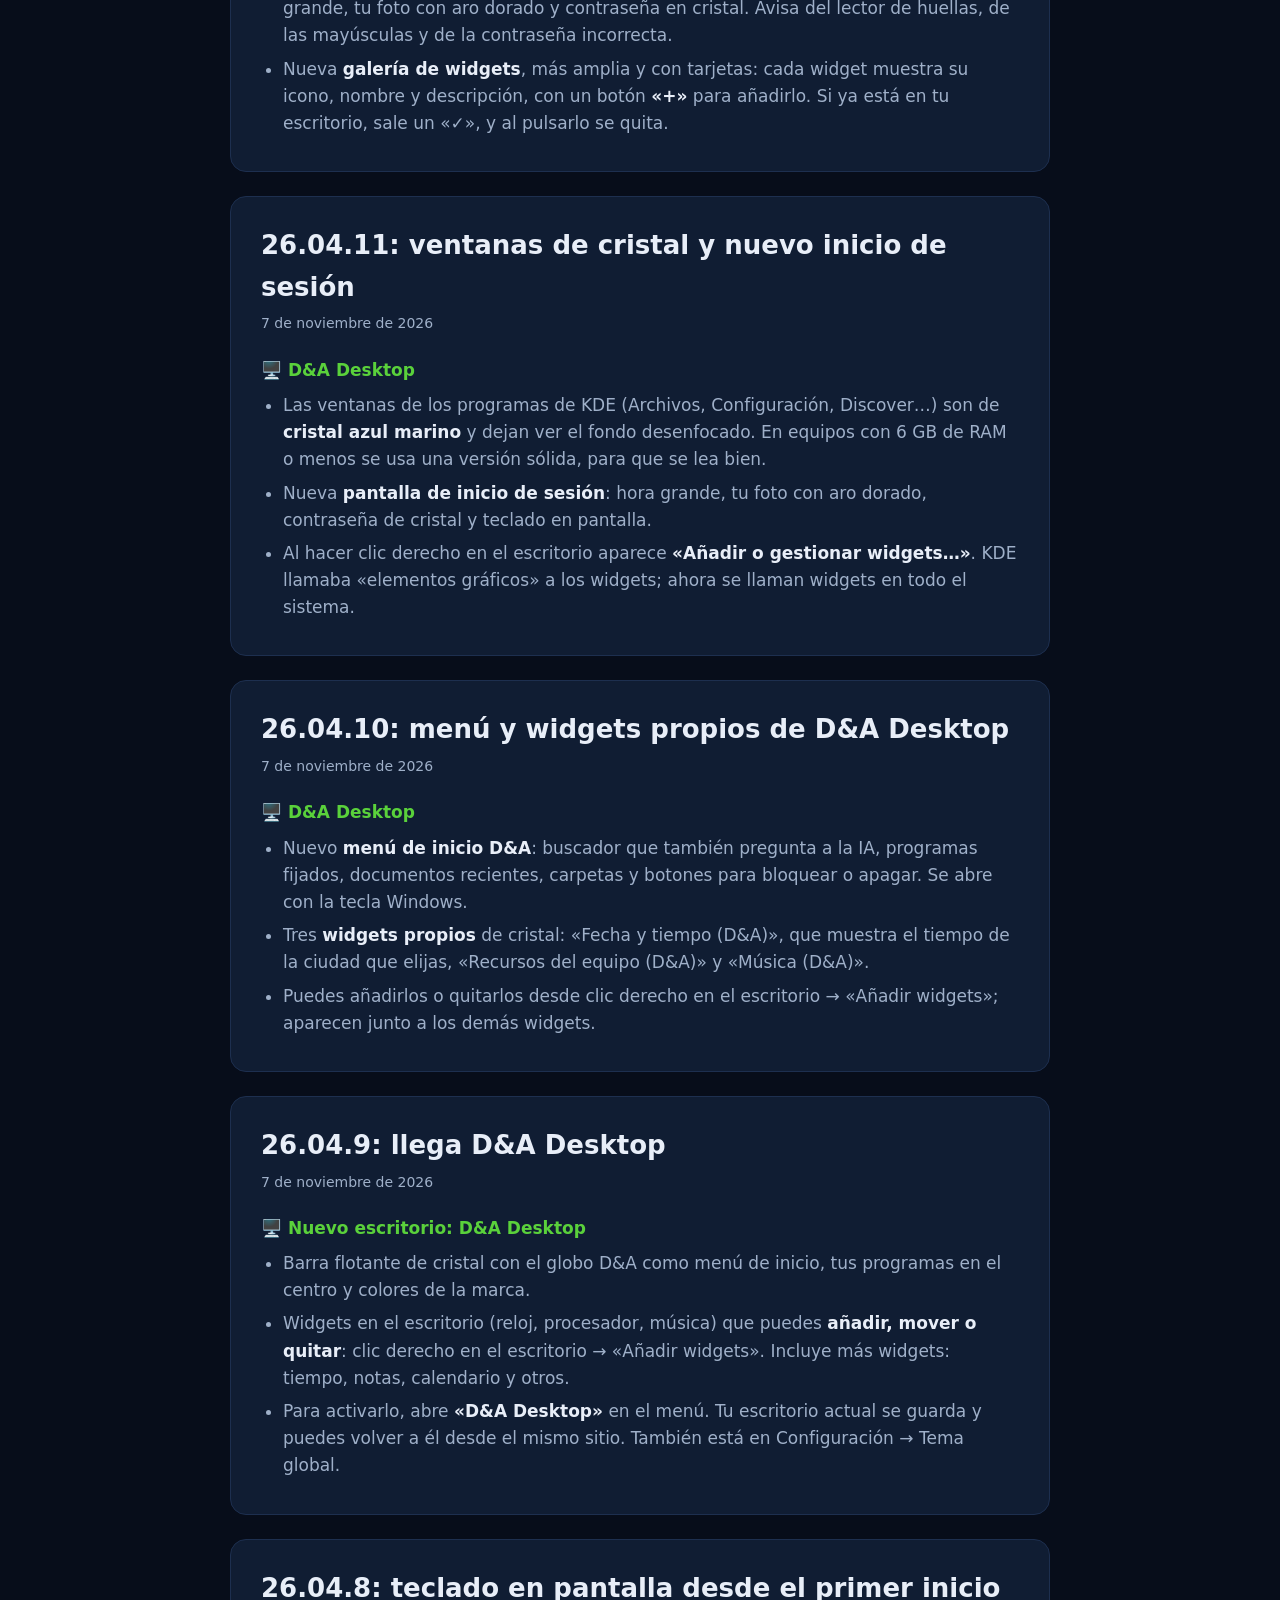
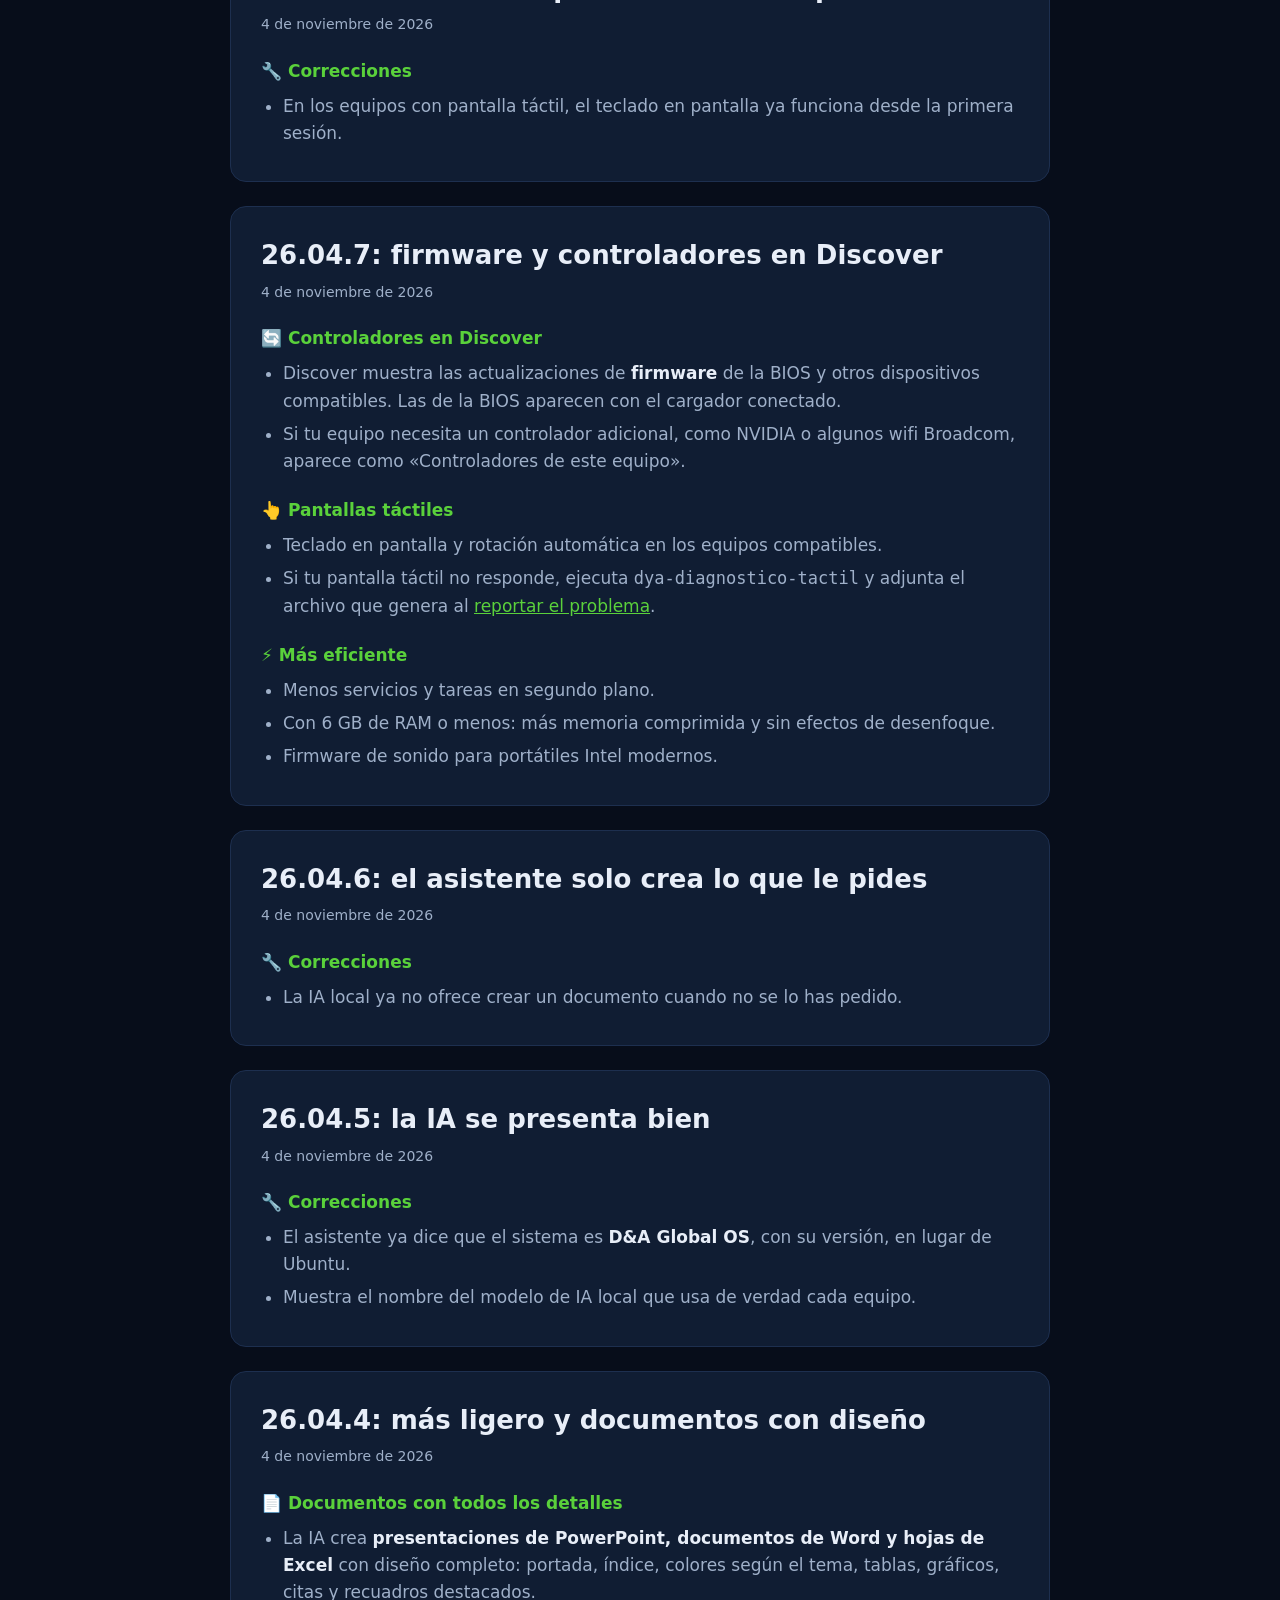
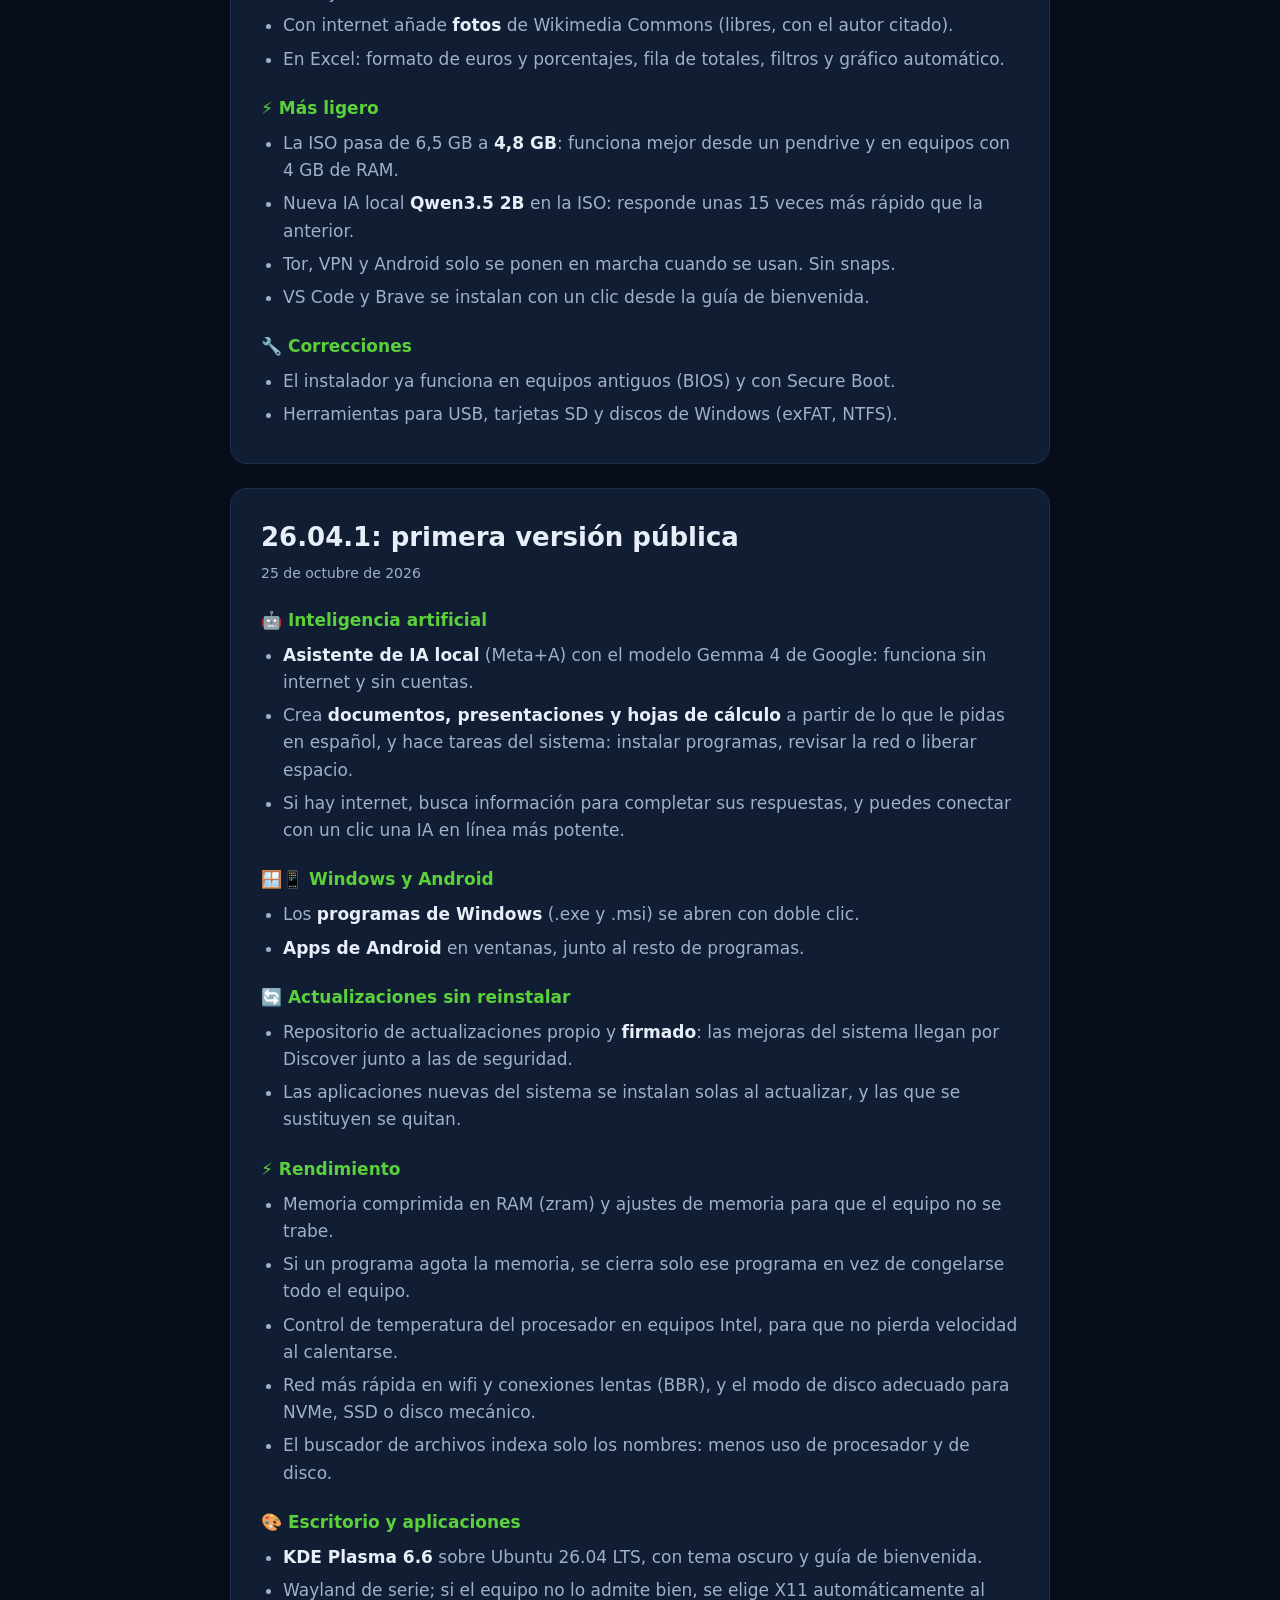
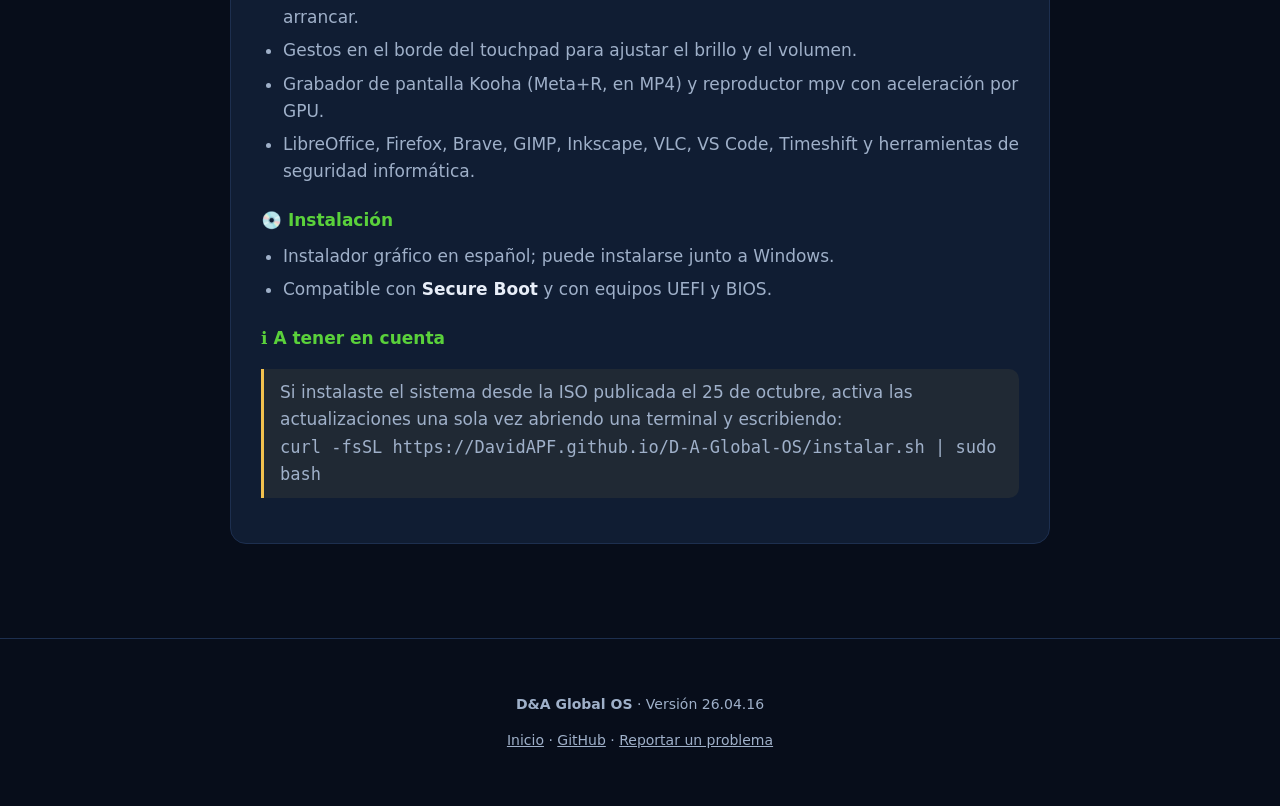
==== commit 2d174a61: "D&A Global OS 26.04.16" ====
--- a/novedades.html
+++ b/novedades.html
@@ -47,6 +47,7 @@
 				<li>Nuevo <strong>modo claro</strong>, con sus propios colores, paneles y ventanas de cristal claras. Se activa desde la ficha «Modo oscuro» del centro de control o eligiendo «D&amp;A Desktop claro» en Configuración → Tema global.</li>
 				<li>El menú, el centro de control, la galería de widgets, los widgets y el asistente se adaptan solos al modo claro u oscuro, para que siempre se lean bien.</li>
 				<li>26.04.15: en modo claro, el globo del botón de inicio va sobre un círculo azul marino para que se vea entero.</li>
+				<li>26.04.16: el menú de inicio se ajusta a su contenido y la fila de abajo (tu nombre, ajustes, bloquear y apagar) ya no queda tapada por la barra.</li>
 			</ul>
 		</article>
 
@@ -247,7 +248,7 @@
 
 <footer>
 	<div class="ancho">
-		<p><strong>D&amp;A Global OS</strong> · Versión 26.04.15</p>
+		<p><strong>D&amp;A Global OS</strong> · Versión 26.04.16</p>
 		<p><a href="index.html">Inicio</a> · <a href="https://github.com/DavidAPF/D-A-Global-OS">GitHub</a> · <a href="https://github.com/DavidAPF/D-A-Global-OS/issues">Reportar un problema</a></p>
 	</div>
 </footer>
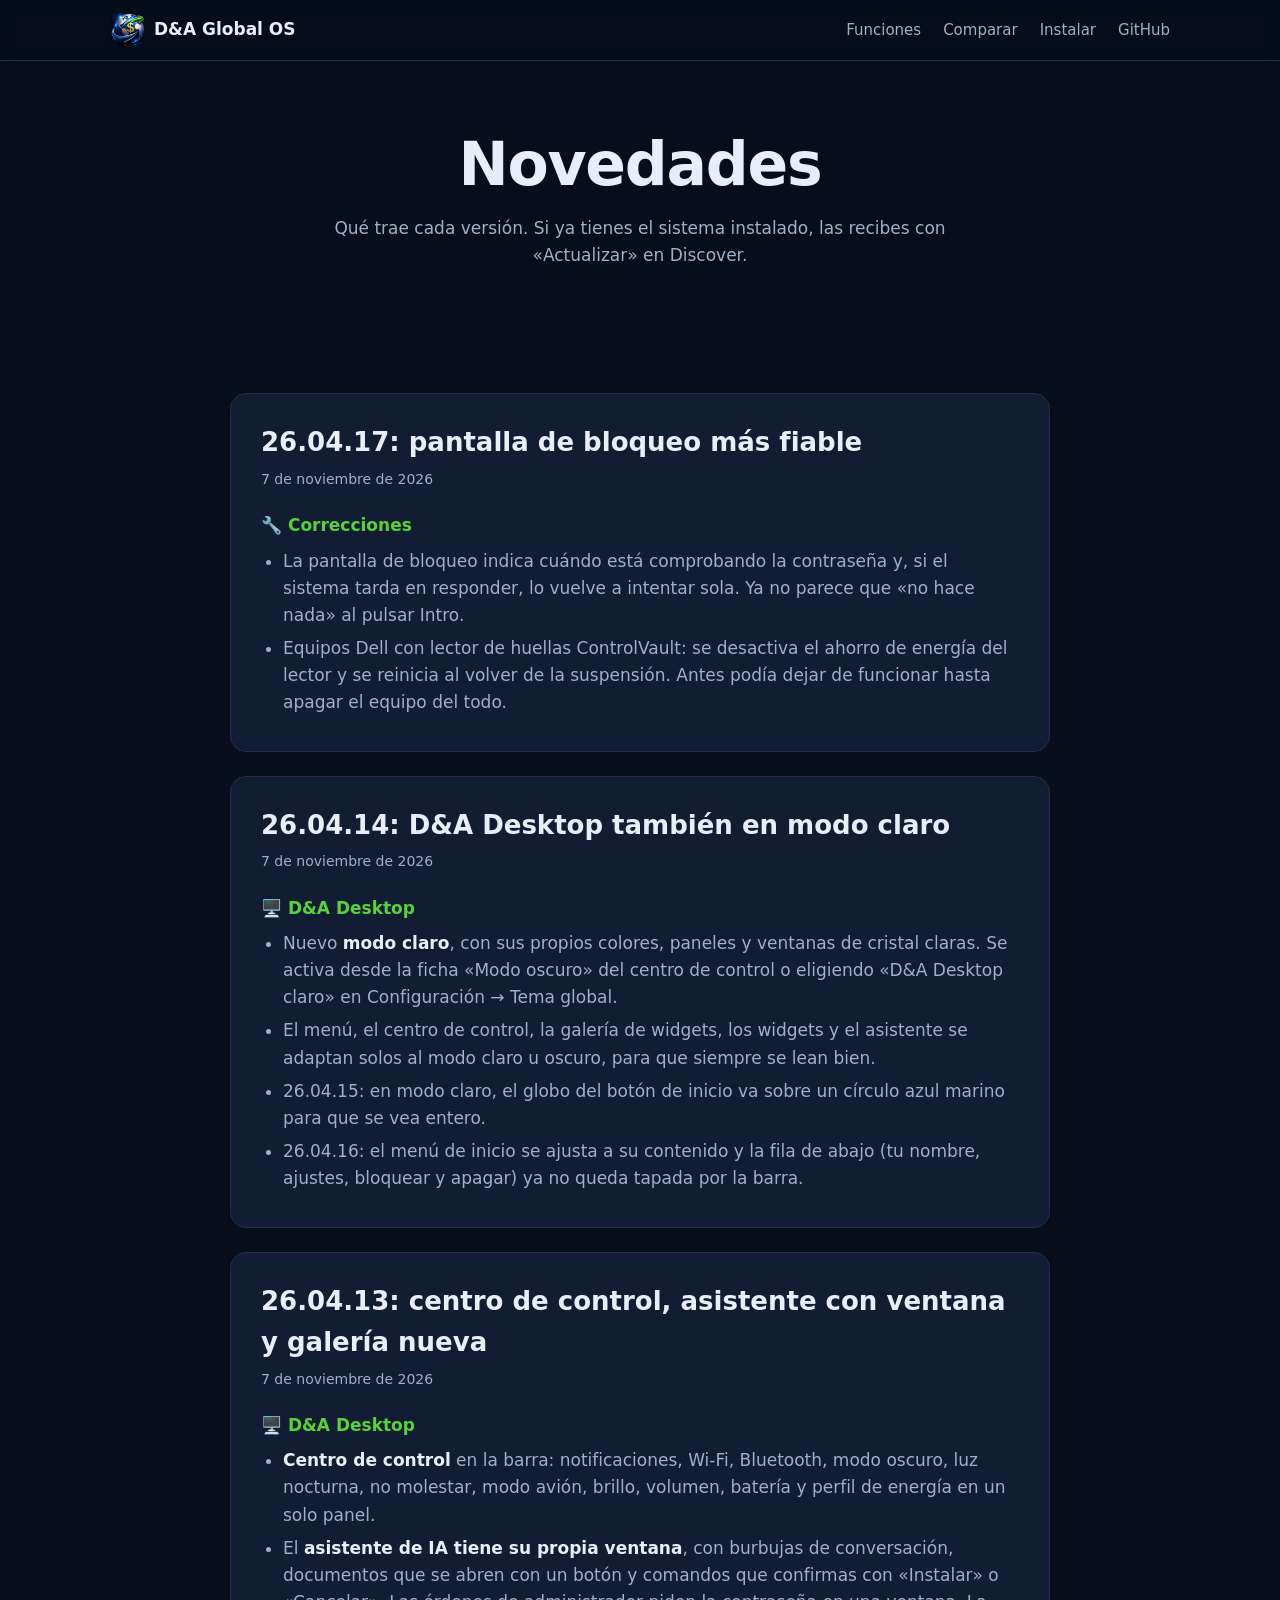
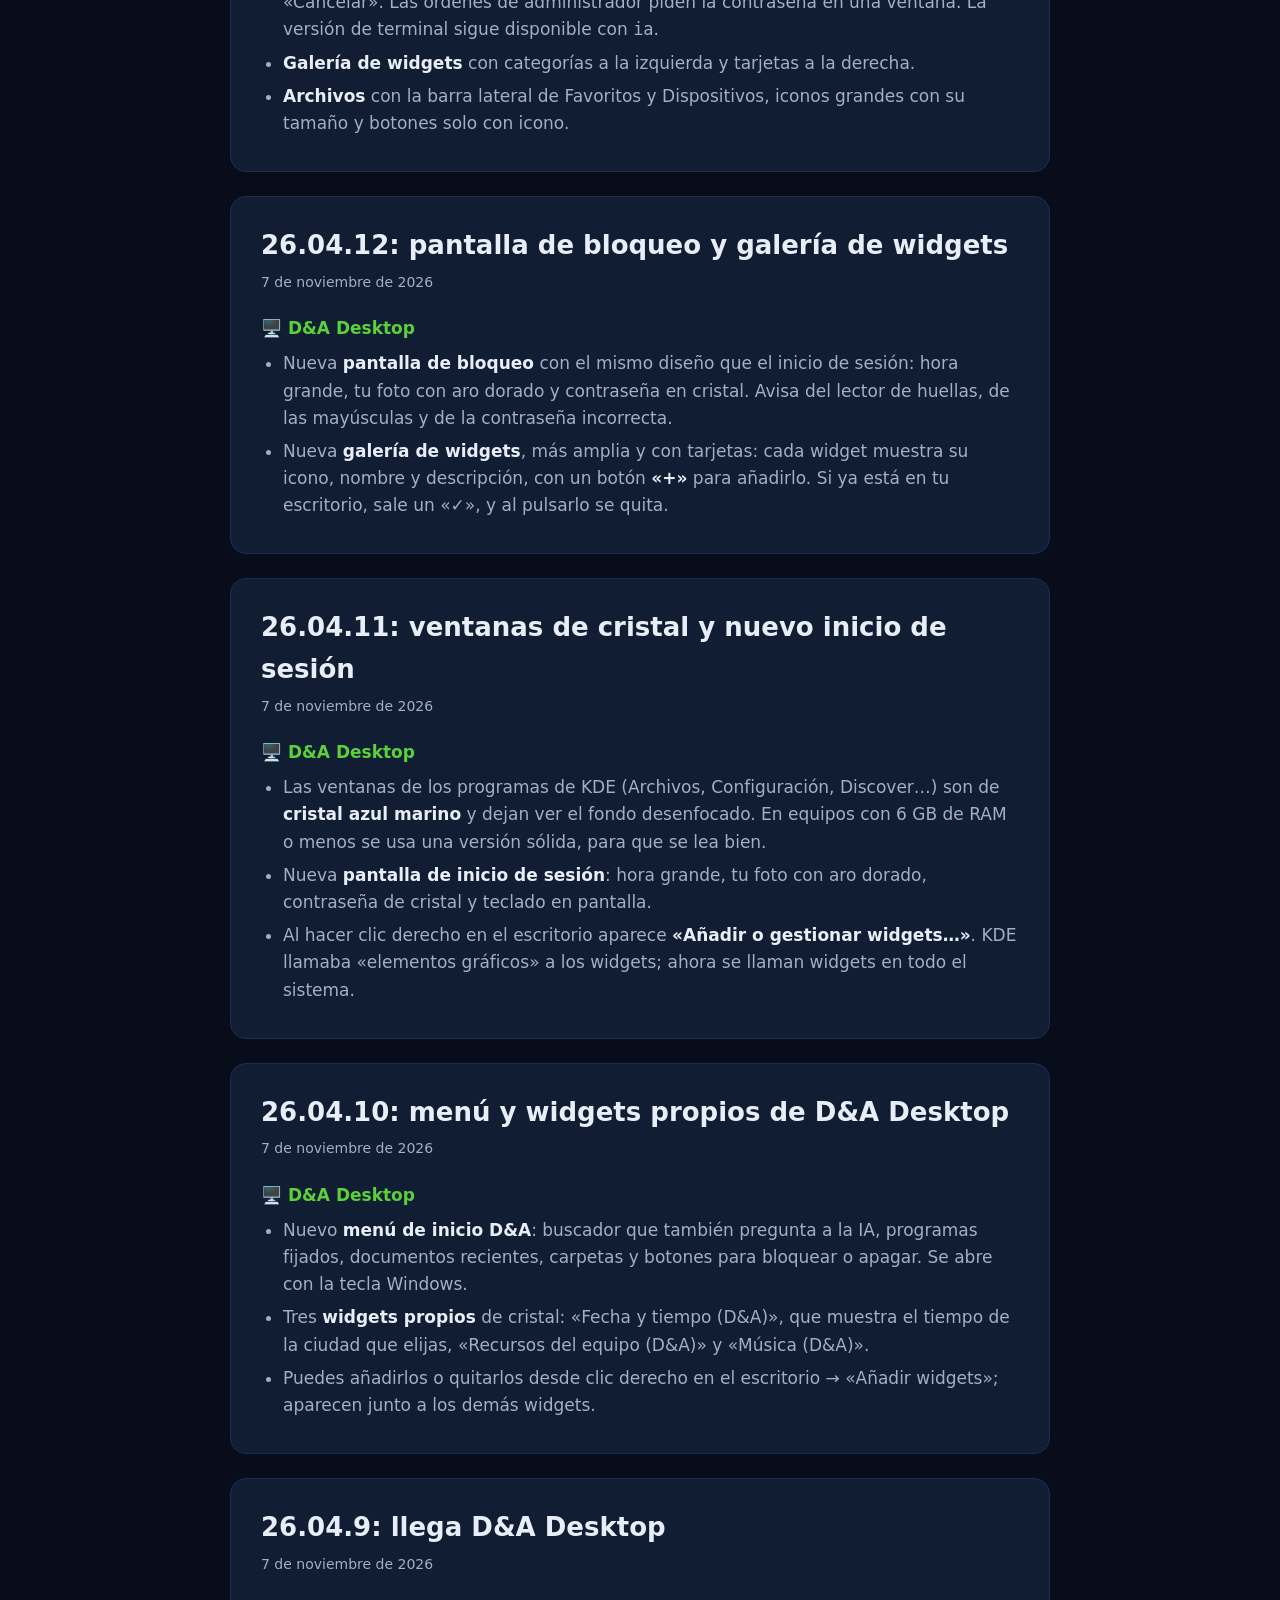
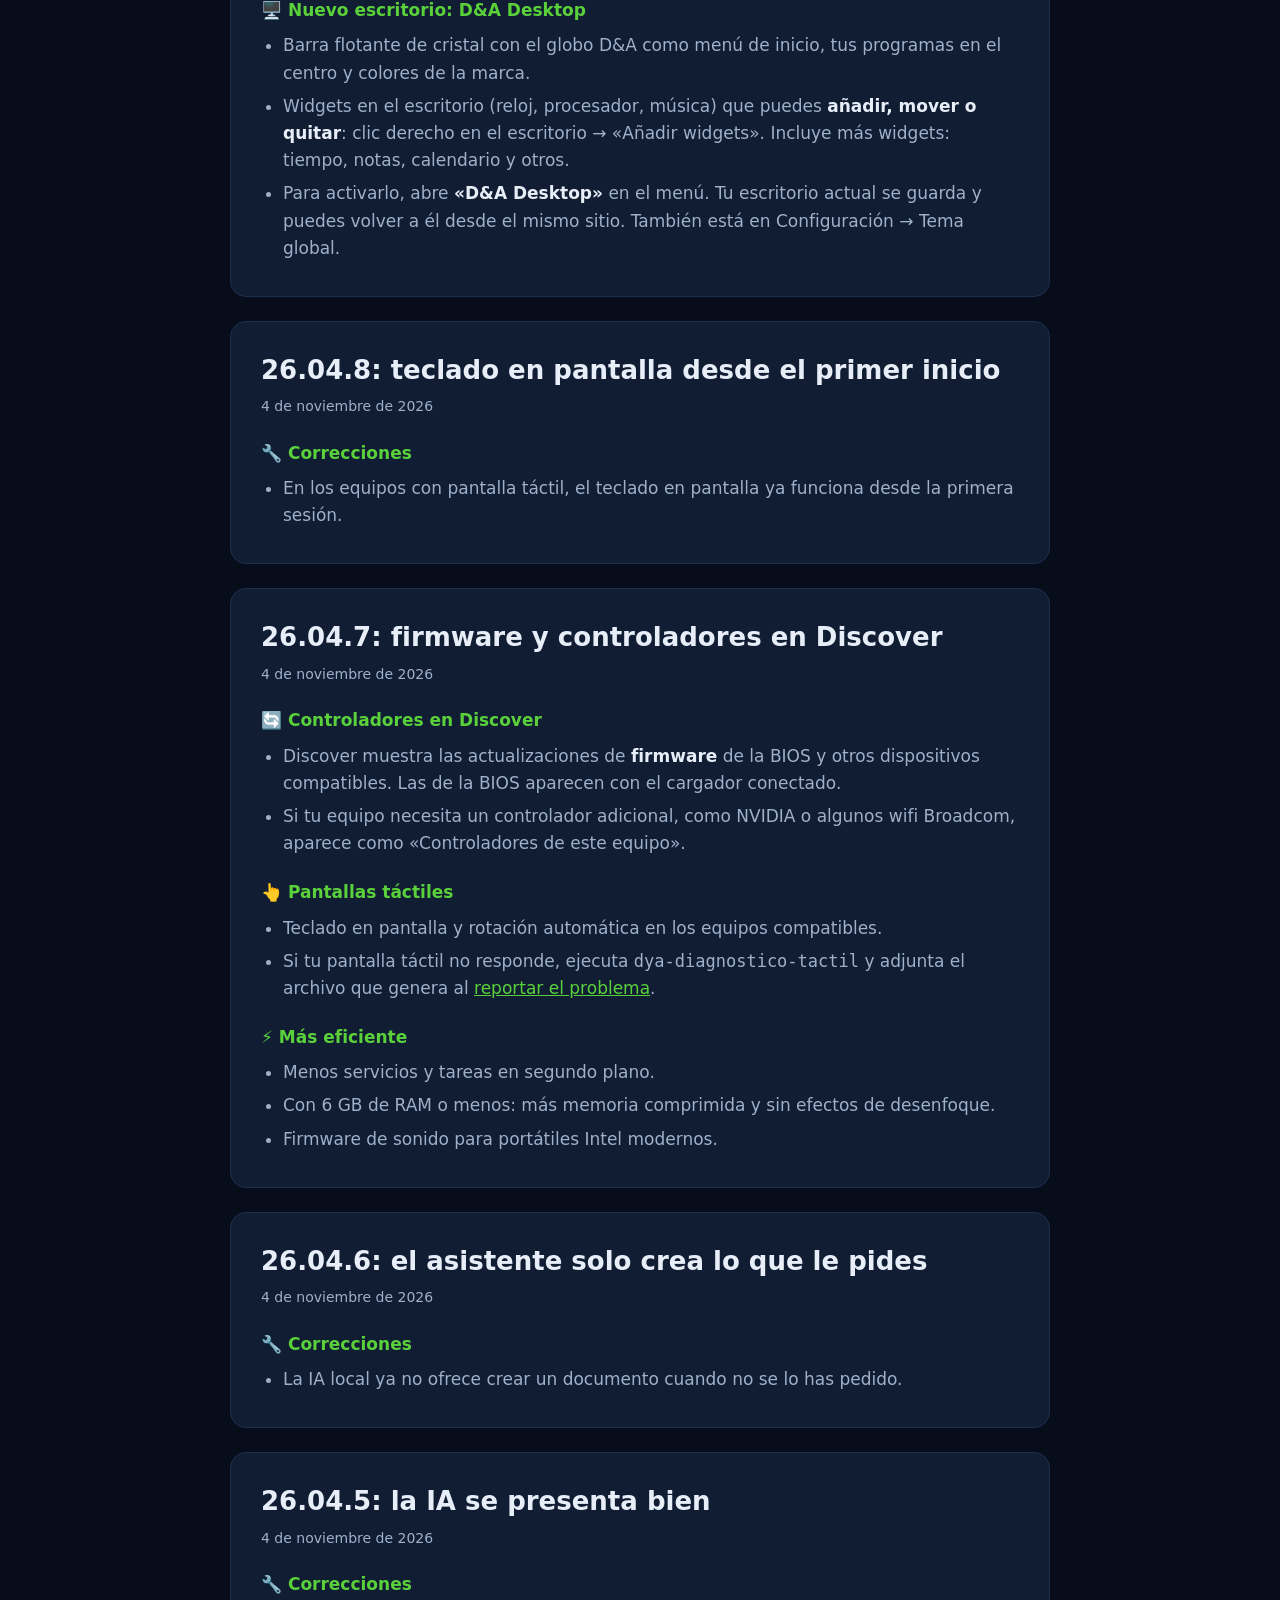
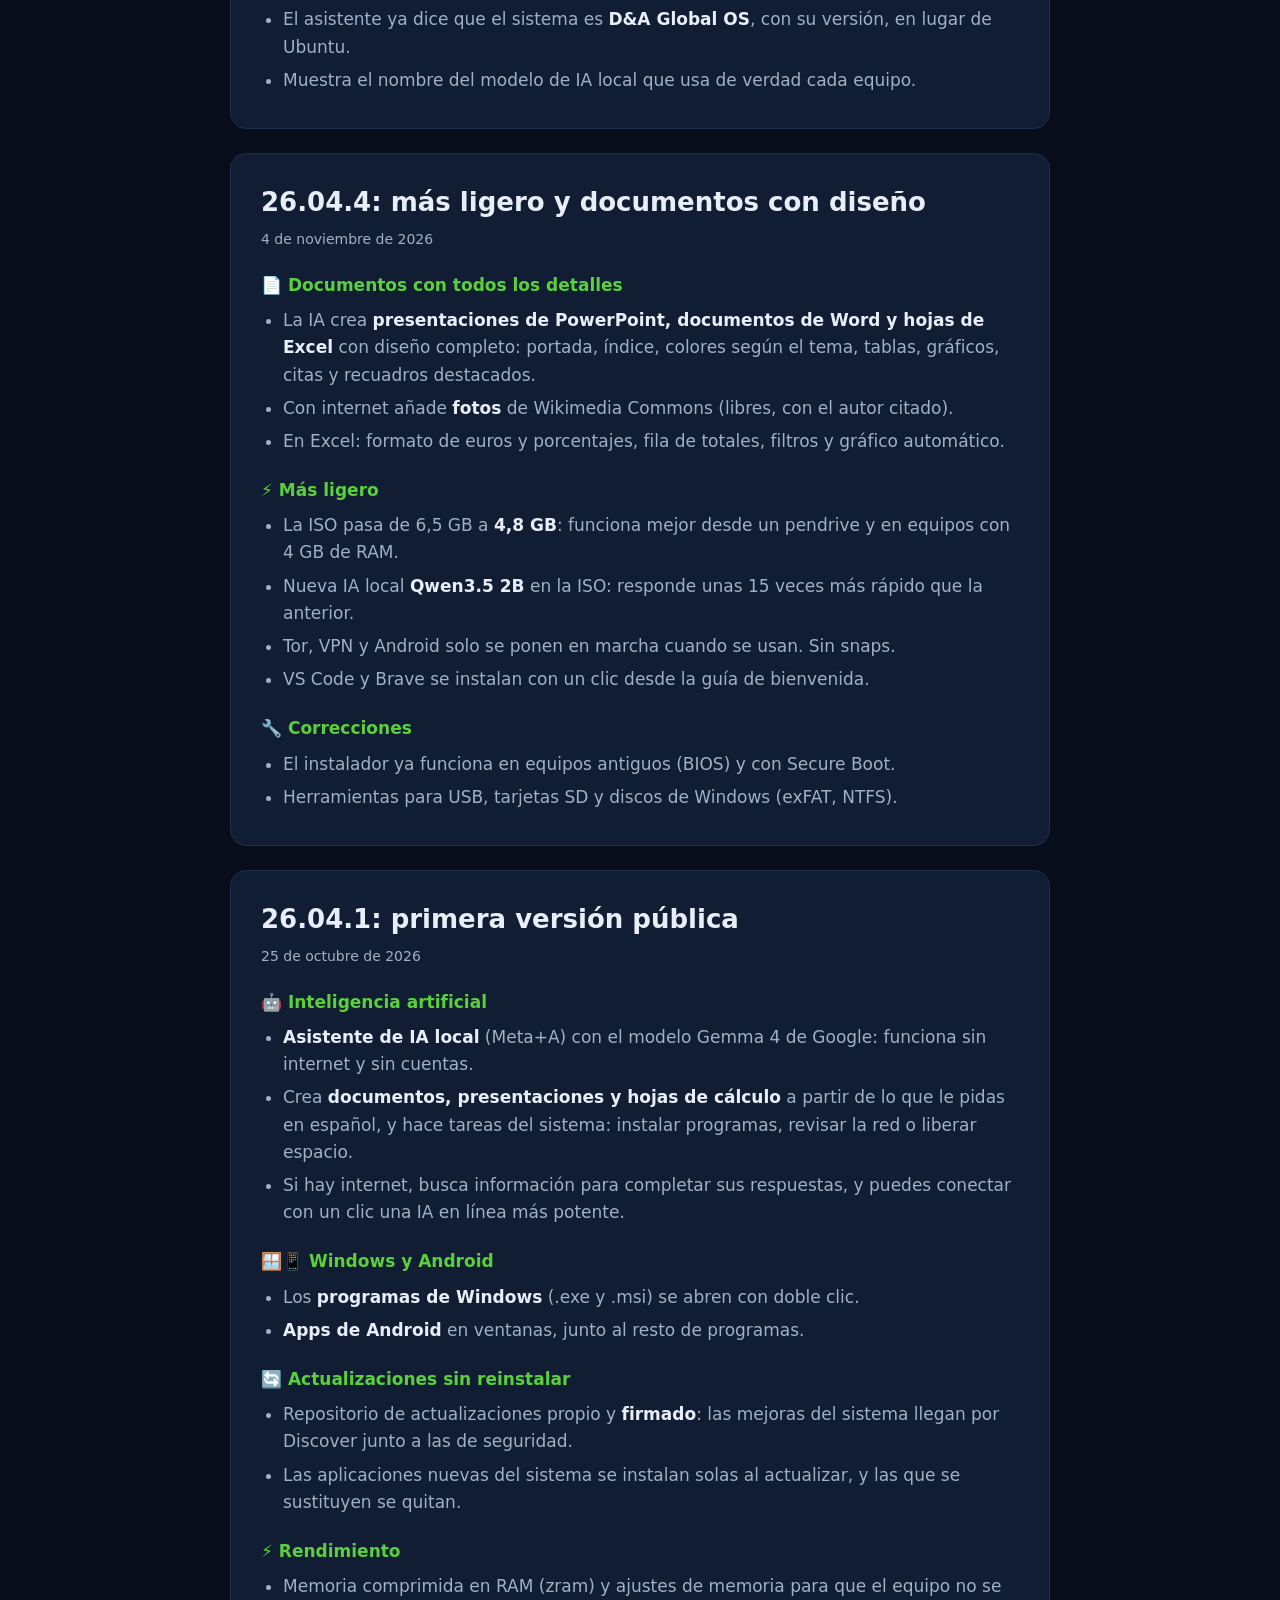
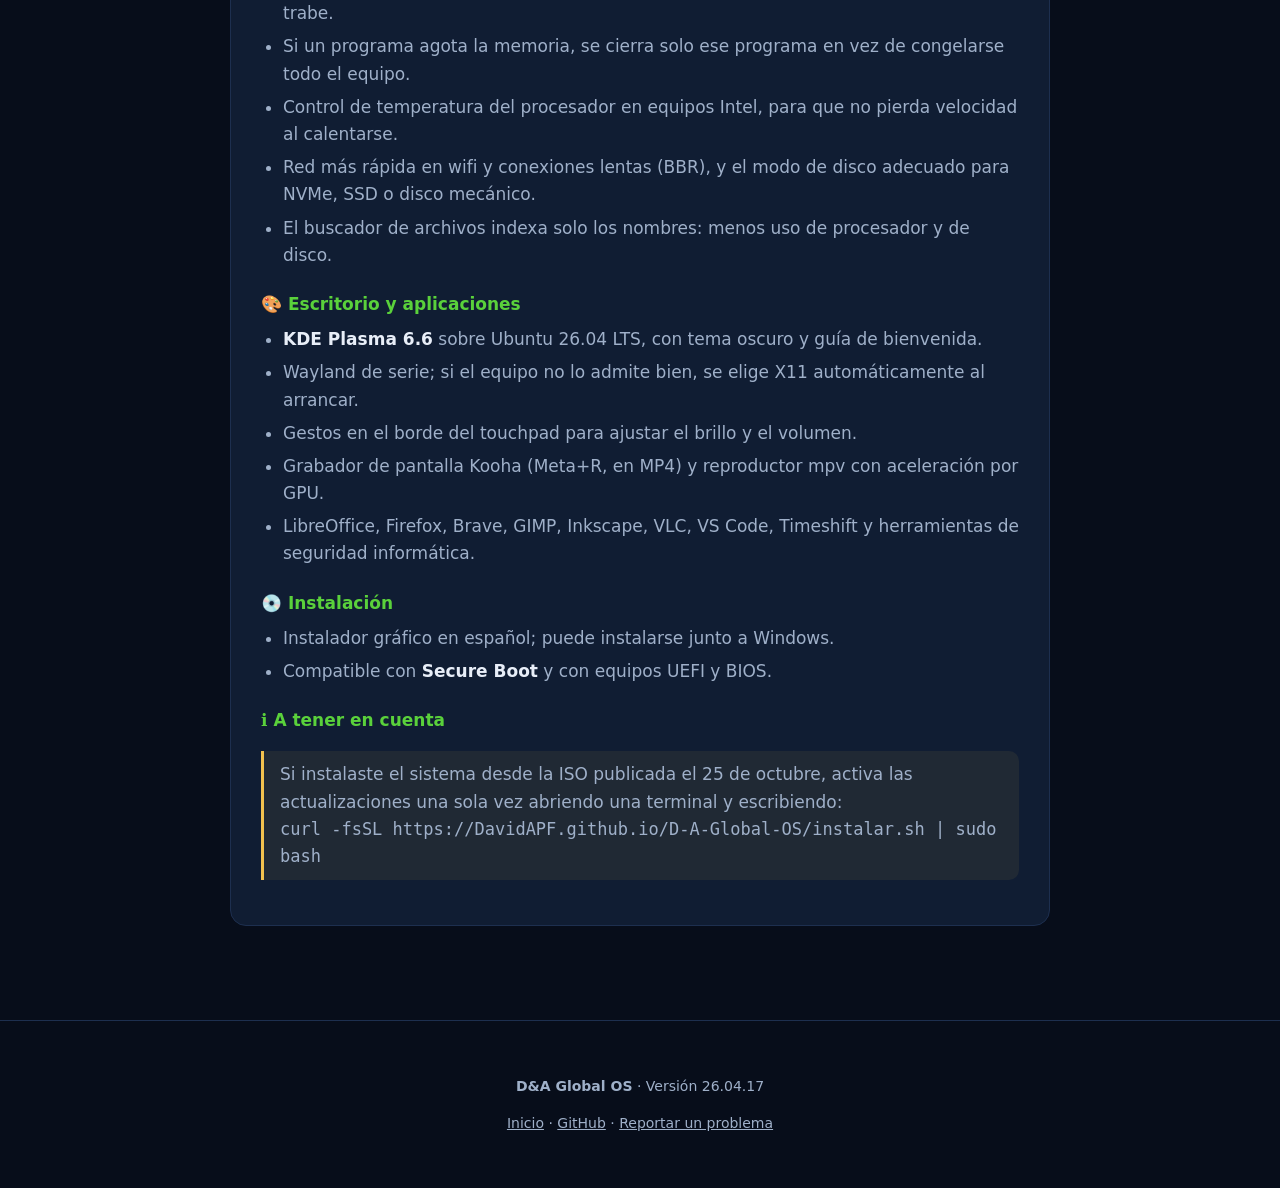
==== commit 106ce63c: "D&A Global OS 26.04.17" ====
--- a/novedades.html
+++ b/novedades.html
@@ -38,6 +38,17 @@
 
 		<!-- Cada versión nueva va ARRIBA, copiando un bloque <article> -->
 
+		<article class="version" id="v26.04.17">
+			<h2>26.04.17: pantalla de bloqueo más fiable</h2>
+			<p class="fecha">7 de noviembre de 2026</p>
+
+			<h3>🔧 Correcciones</h3>
+			<ul>
+				<li>La pantalla de bloqueo indica cuándo está comprobando la contraseña y, si el sistema tarda en responder, lo vuelve a intentar sola. Ya no parece que «no hace nada» al pulsar Intro.</li>
+				<li>Equipos Dell con lector de huellas ControlVault: se desactiva el ahorro de energía del lector y se reinicia al volver de la suspensión. Antes podía dejar de funcionar hasta apagar el equipo del todo.</li>
+			</ul>
+		</article>
+
 		<article class="version" id="v26.04.14">
 			<h2>26.04.14: D&amp;A Desktop también en modo claro</h2>
 			<p class="fecha">7 de noviembre de 2026</p>
@@ -248,7 +259,7 @@
 
 <footer>
 	<div class="ancho">
-		<p><strong>D&amp;A Global OS</strong> · Versión 26.04.16</p>
+		<p><strong>D&amp;A Global OS</strong> · Versión 26.04.17</p>
 		<p><a href="index.html">Inicio</a> · <a href="https://github.com/DavidAPF/D-A-Global-OS">GitHub</a> · <a href="https://github.com/DavidAPF/D-A-Global-OS/issues">Reportar un problema</a></p>
 	</div>
 </footer>
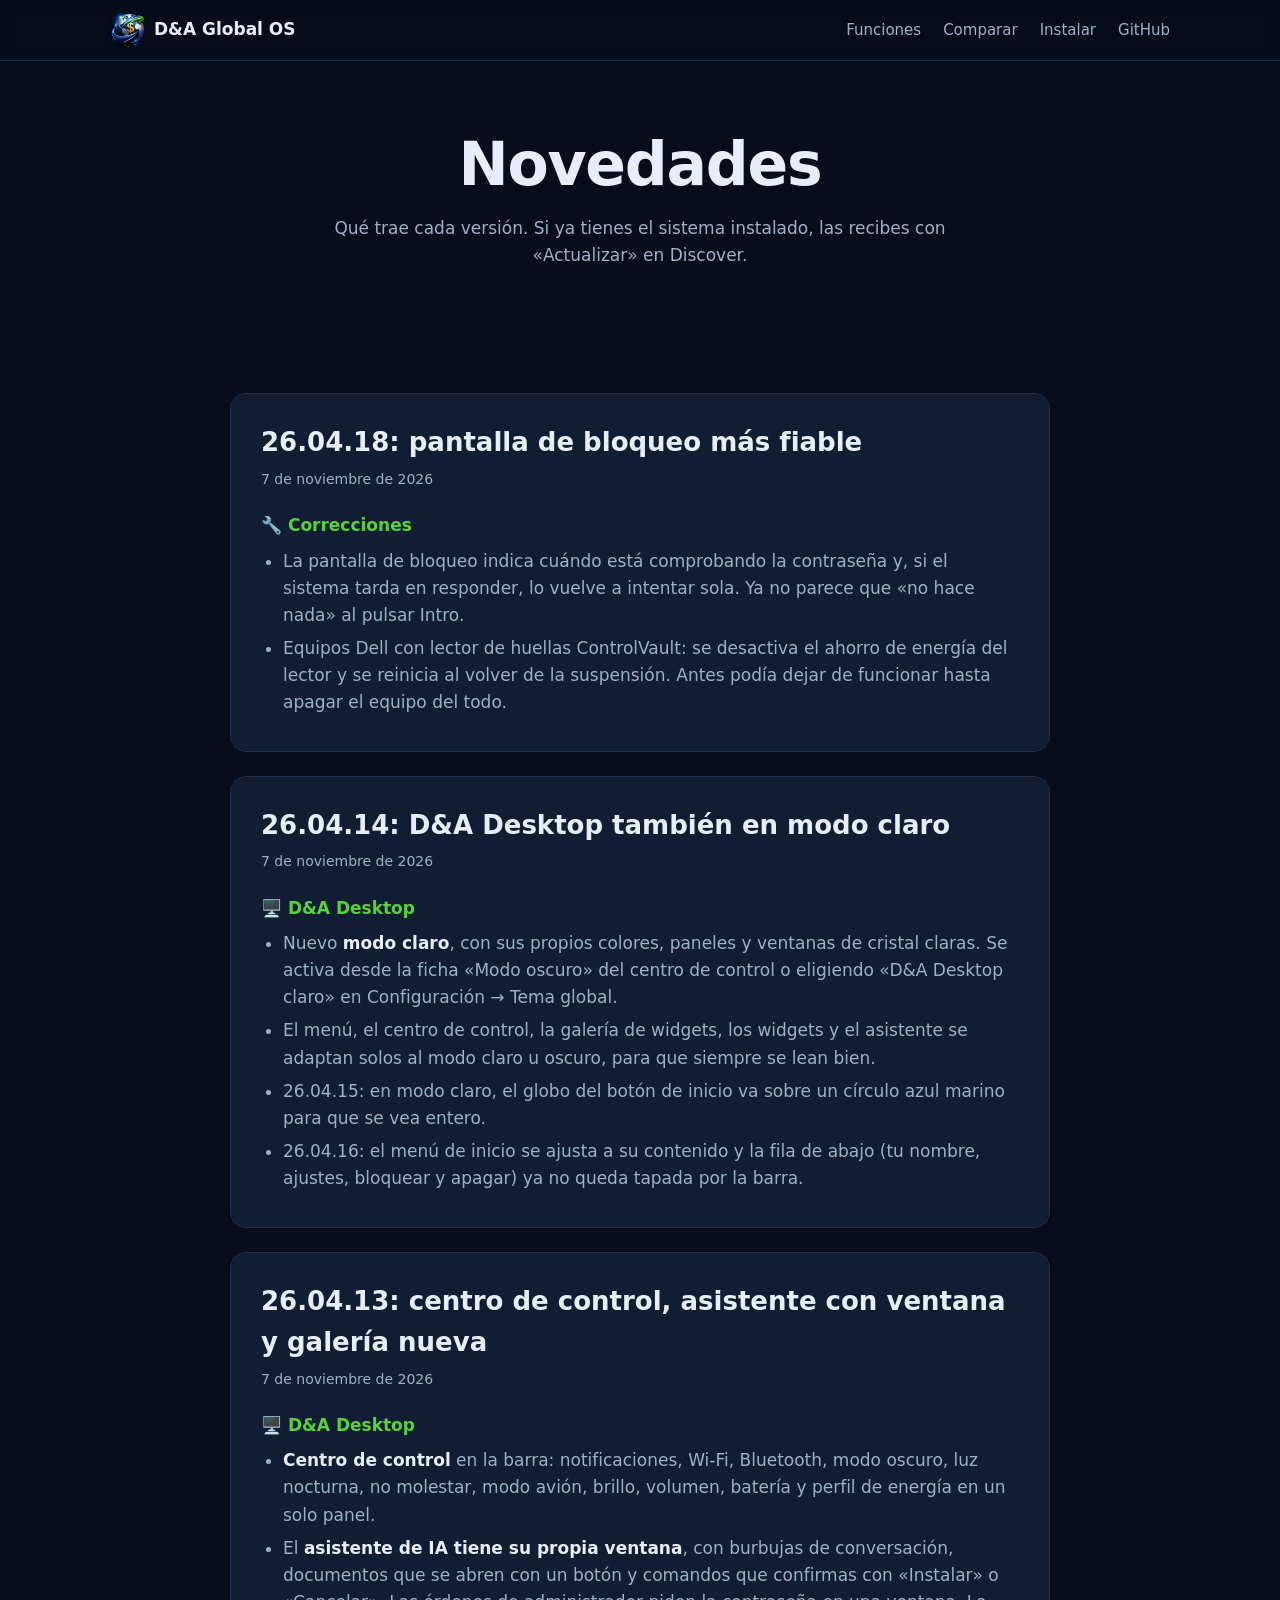
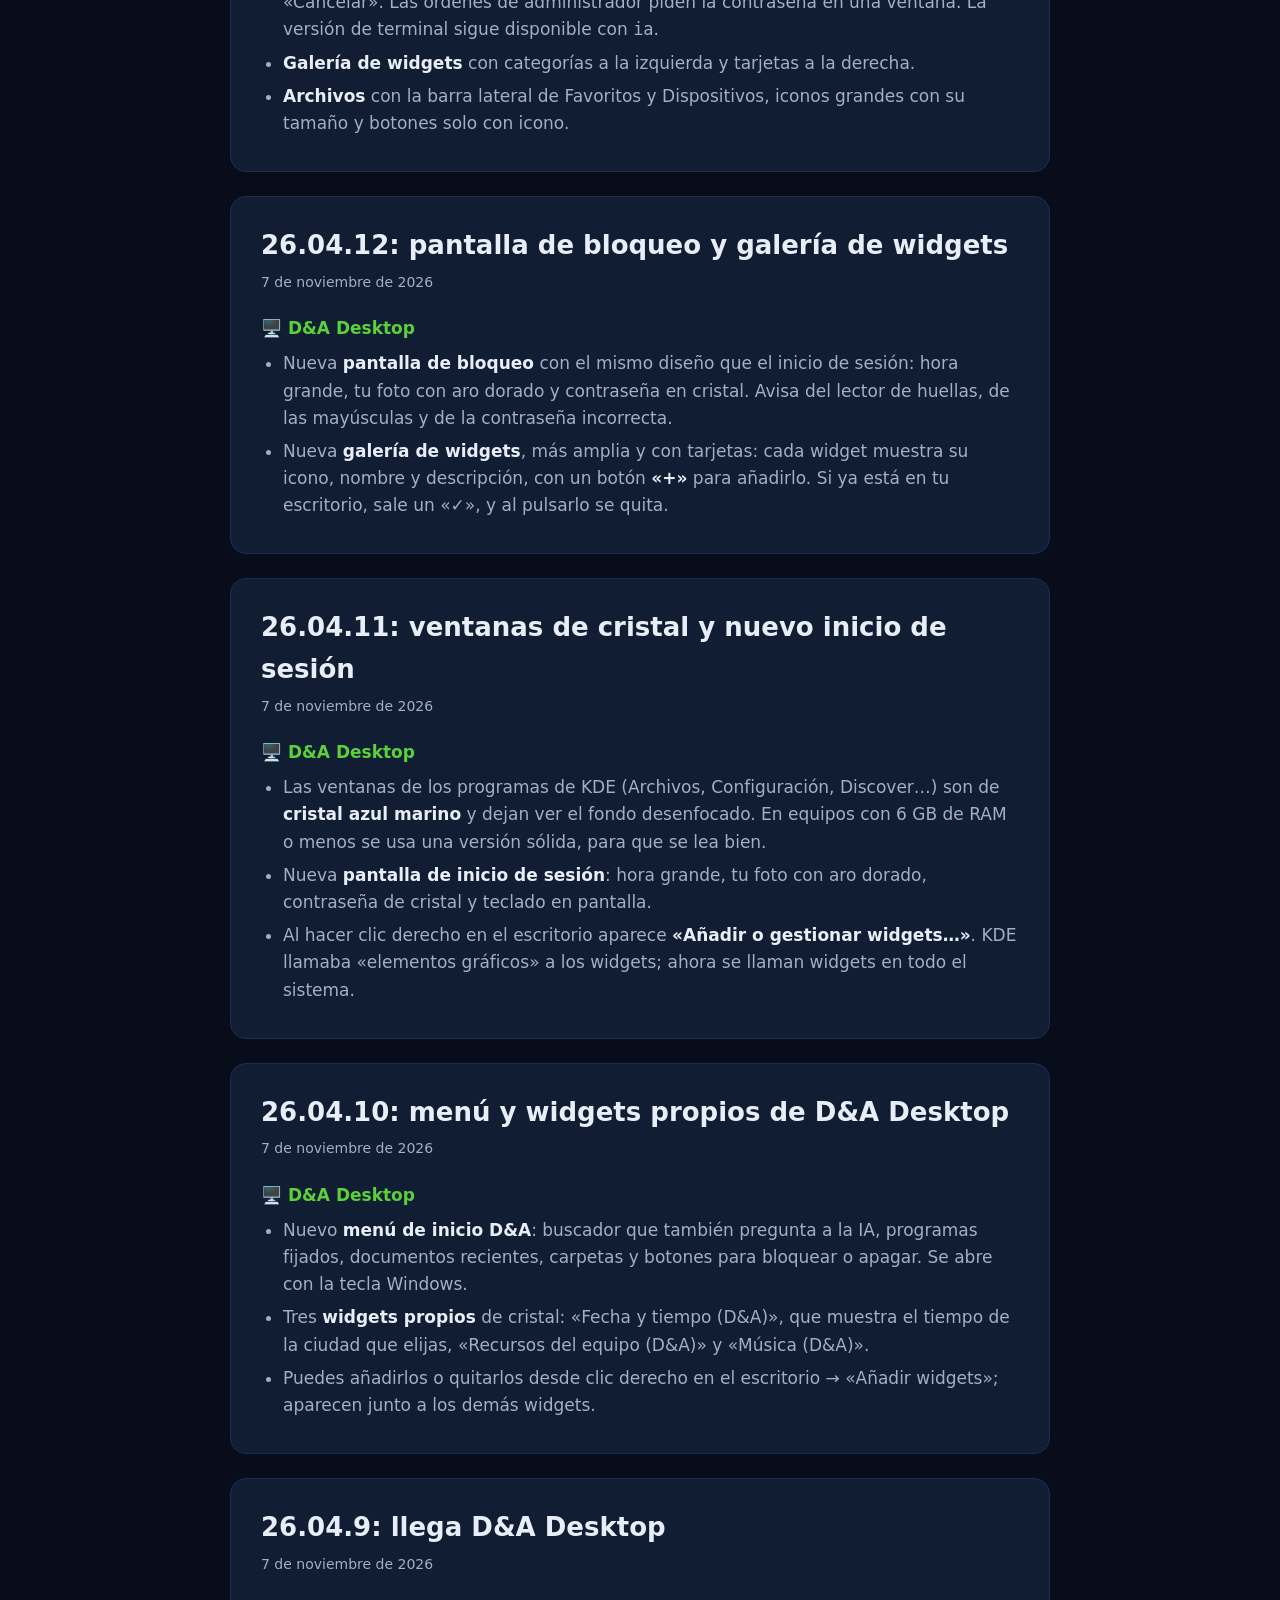
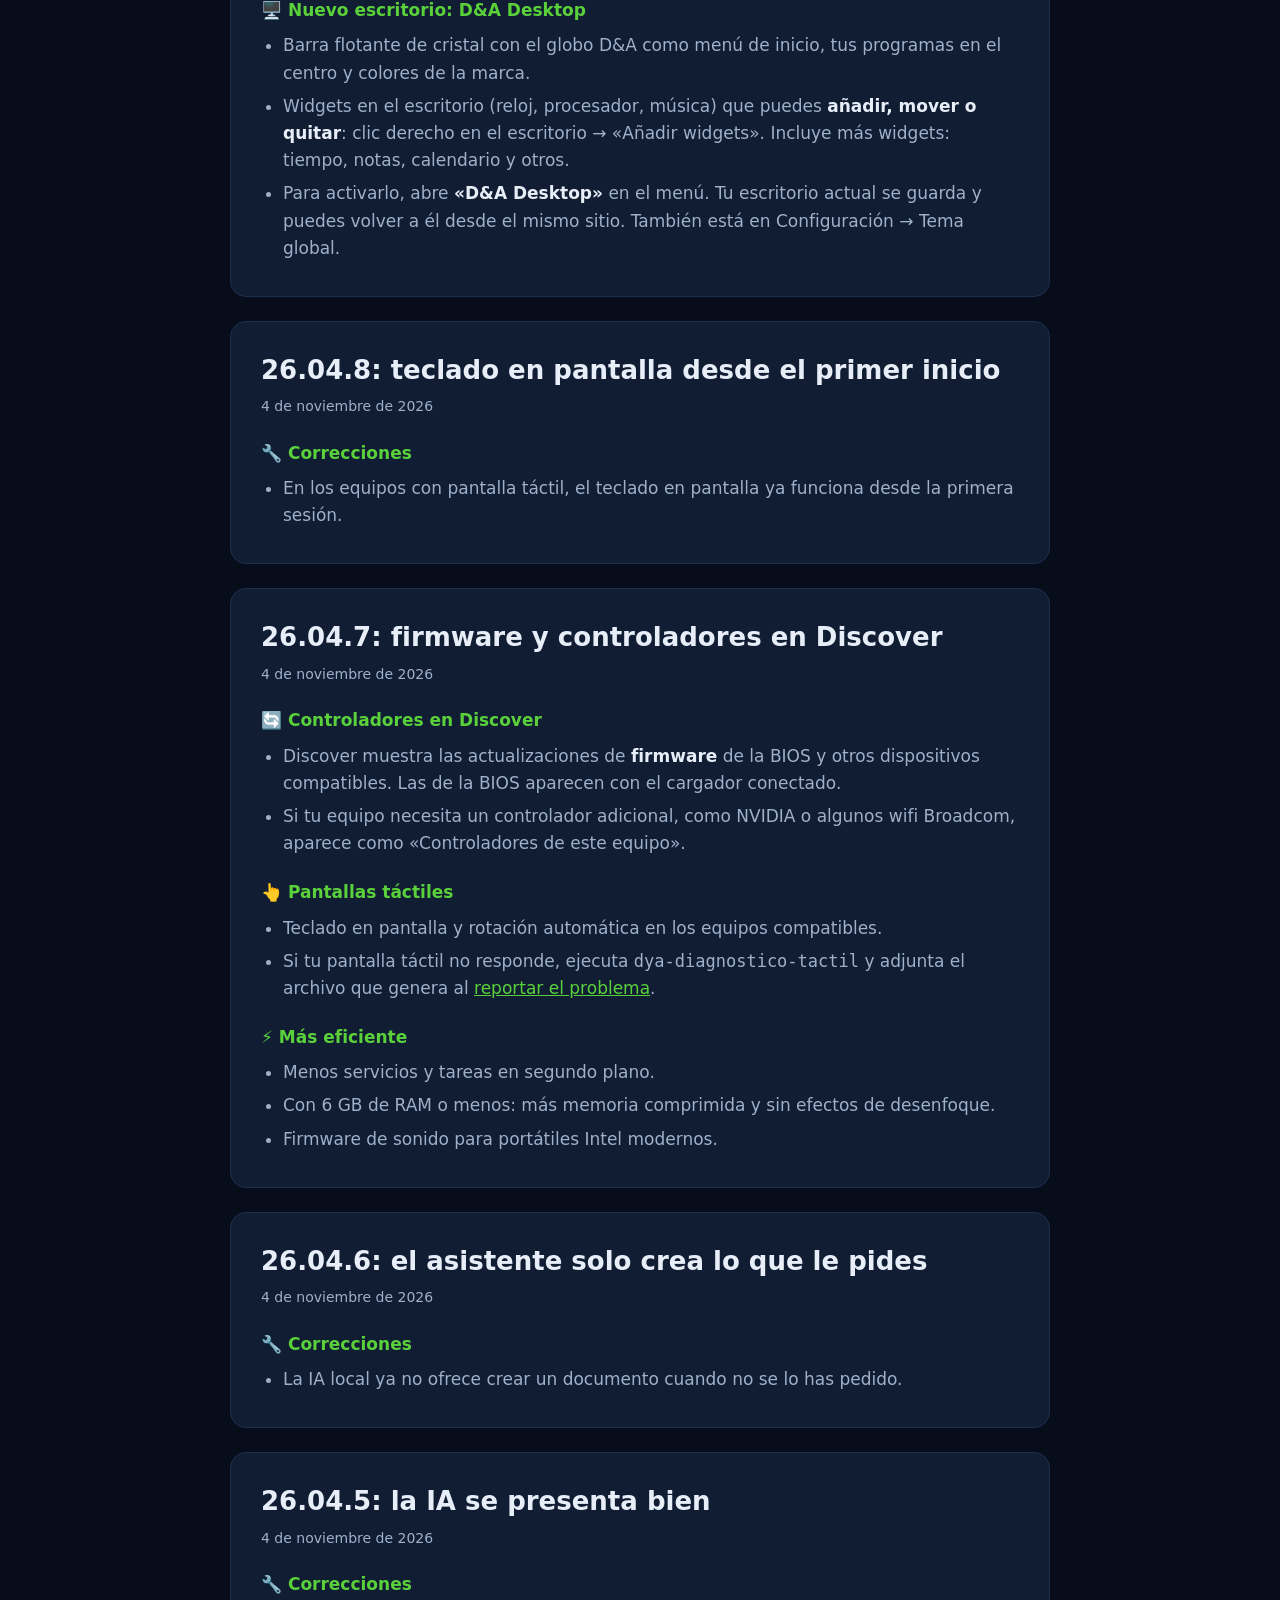
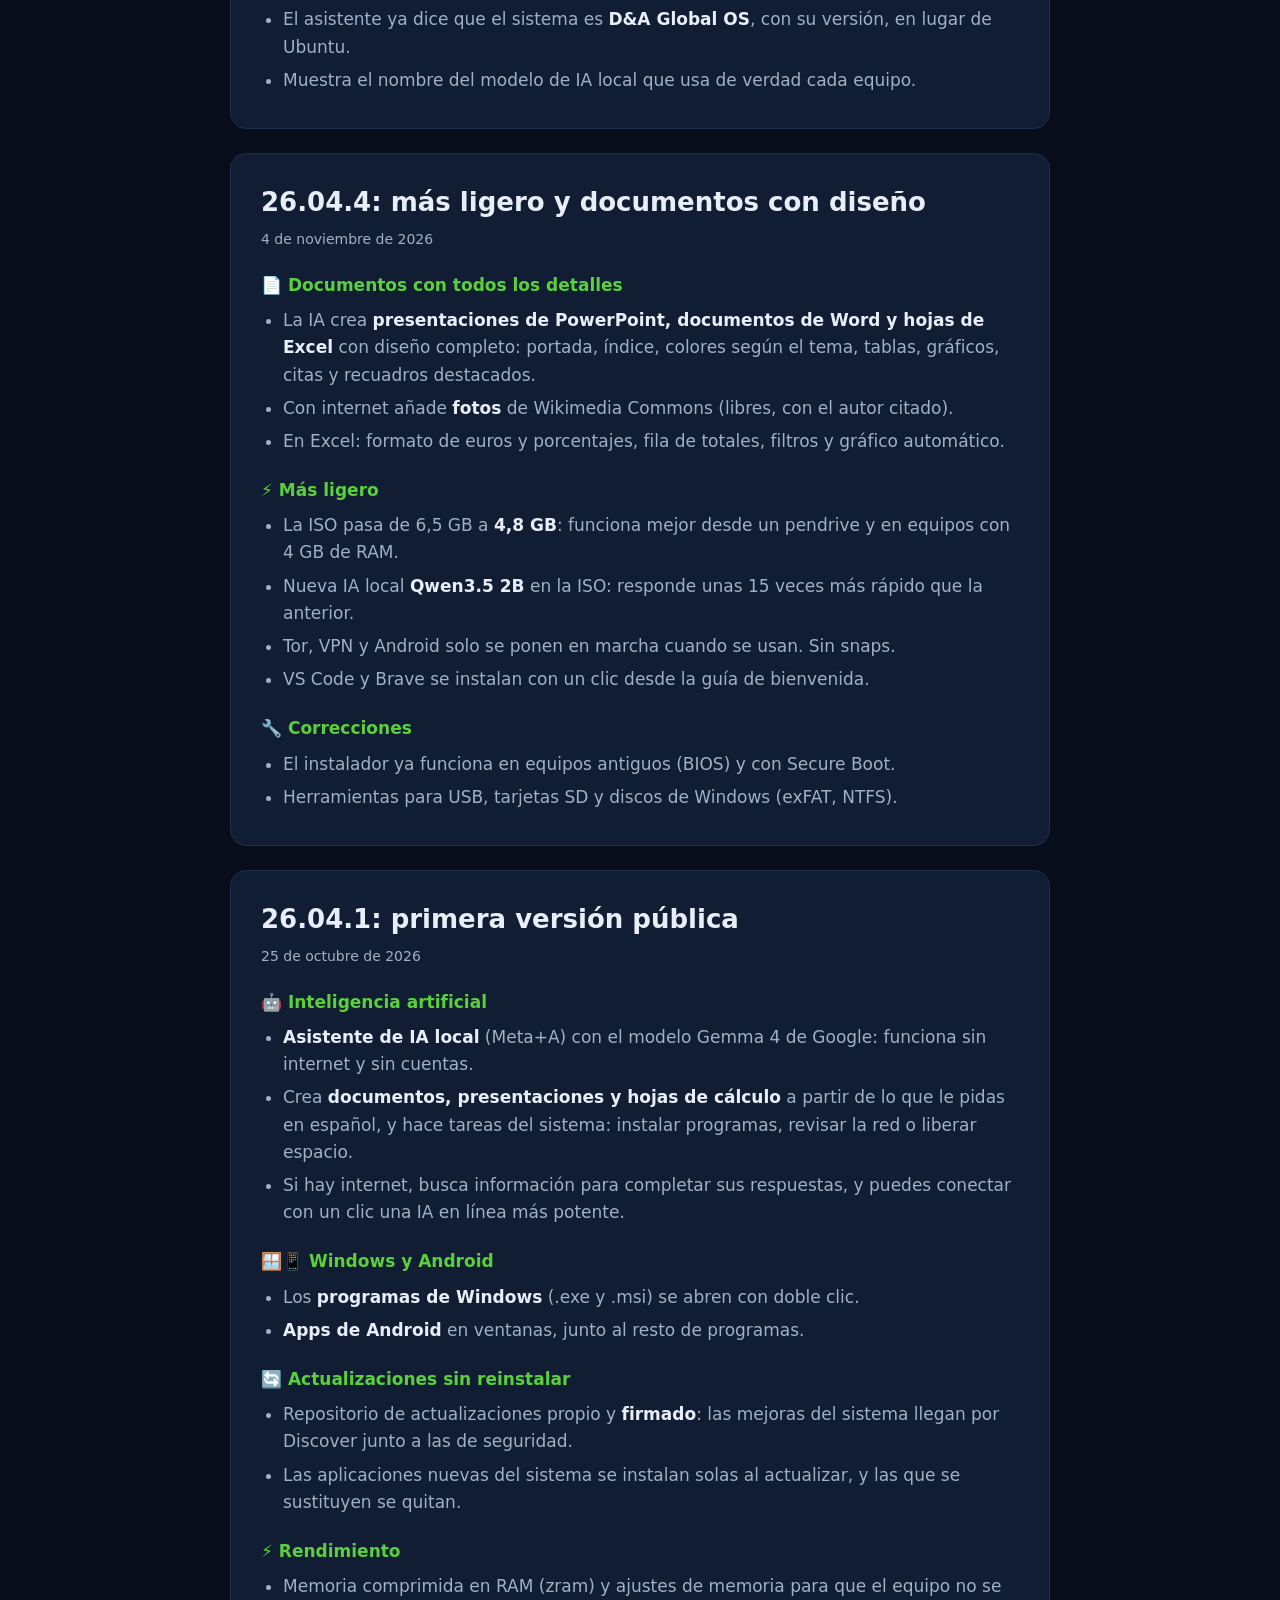
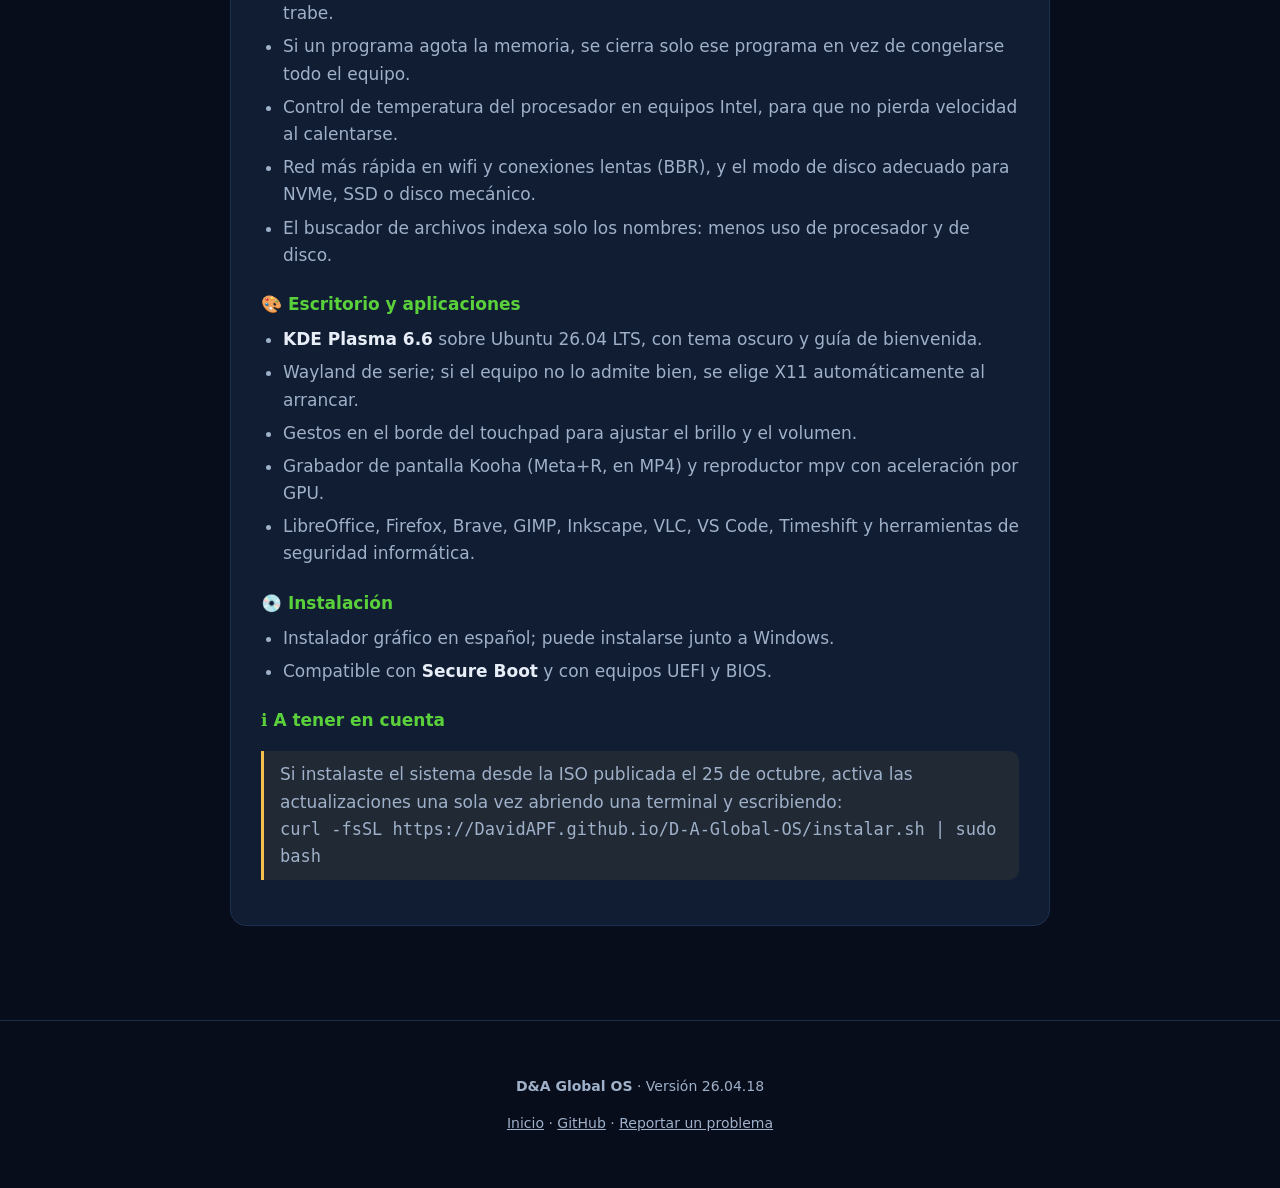
==== commit f1b07f91: "D&A Global OS 26.04.18" ====
--- a/novedades.html
+++ b/novedades.html
@@ -38,8 +38,8 @@
 
 		<!-- Cada versión nueva va ARRIBA, copiando un bloque <article> -->
 
-		<article class="version" id="v26.04.17">
-			<h2>26.04.17: pantalla de bloqueo más fiable</h2>
+		<article class="version" id="v26.04.18">
+			<h2>26.04.18: pantalla de bloqueo más fiable</h2>
 			<p class="fecha">7 de noviembre de 2026</p>
 
 			<h3>🔧 Correcciones</h3>
@@ -259,7 +259,7 @@
 
 <footer>
 	<div class="ancho">
-		<p><strong>D&amp;A Global OS</strong> · Versión 26.04.17</p>
+		<p><strong>D&amp;A Global OS</strong> · Versión 26.04.18</p>
 		<p><a href="index.html">Inicio</a> · <a href="https://github.com/DavidAPF/D-A-Global-OS">GitHub</a> · <a href="https://github.com/DavidAPF/D-A-Global-OS/issues">Reportar un problema</a></p>
 	</div>
 </footer>
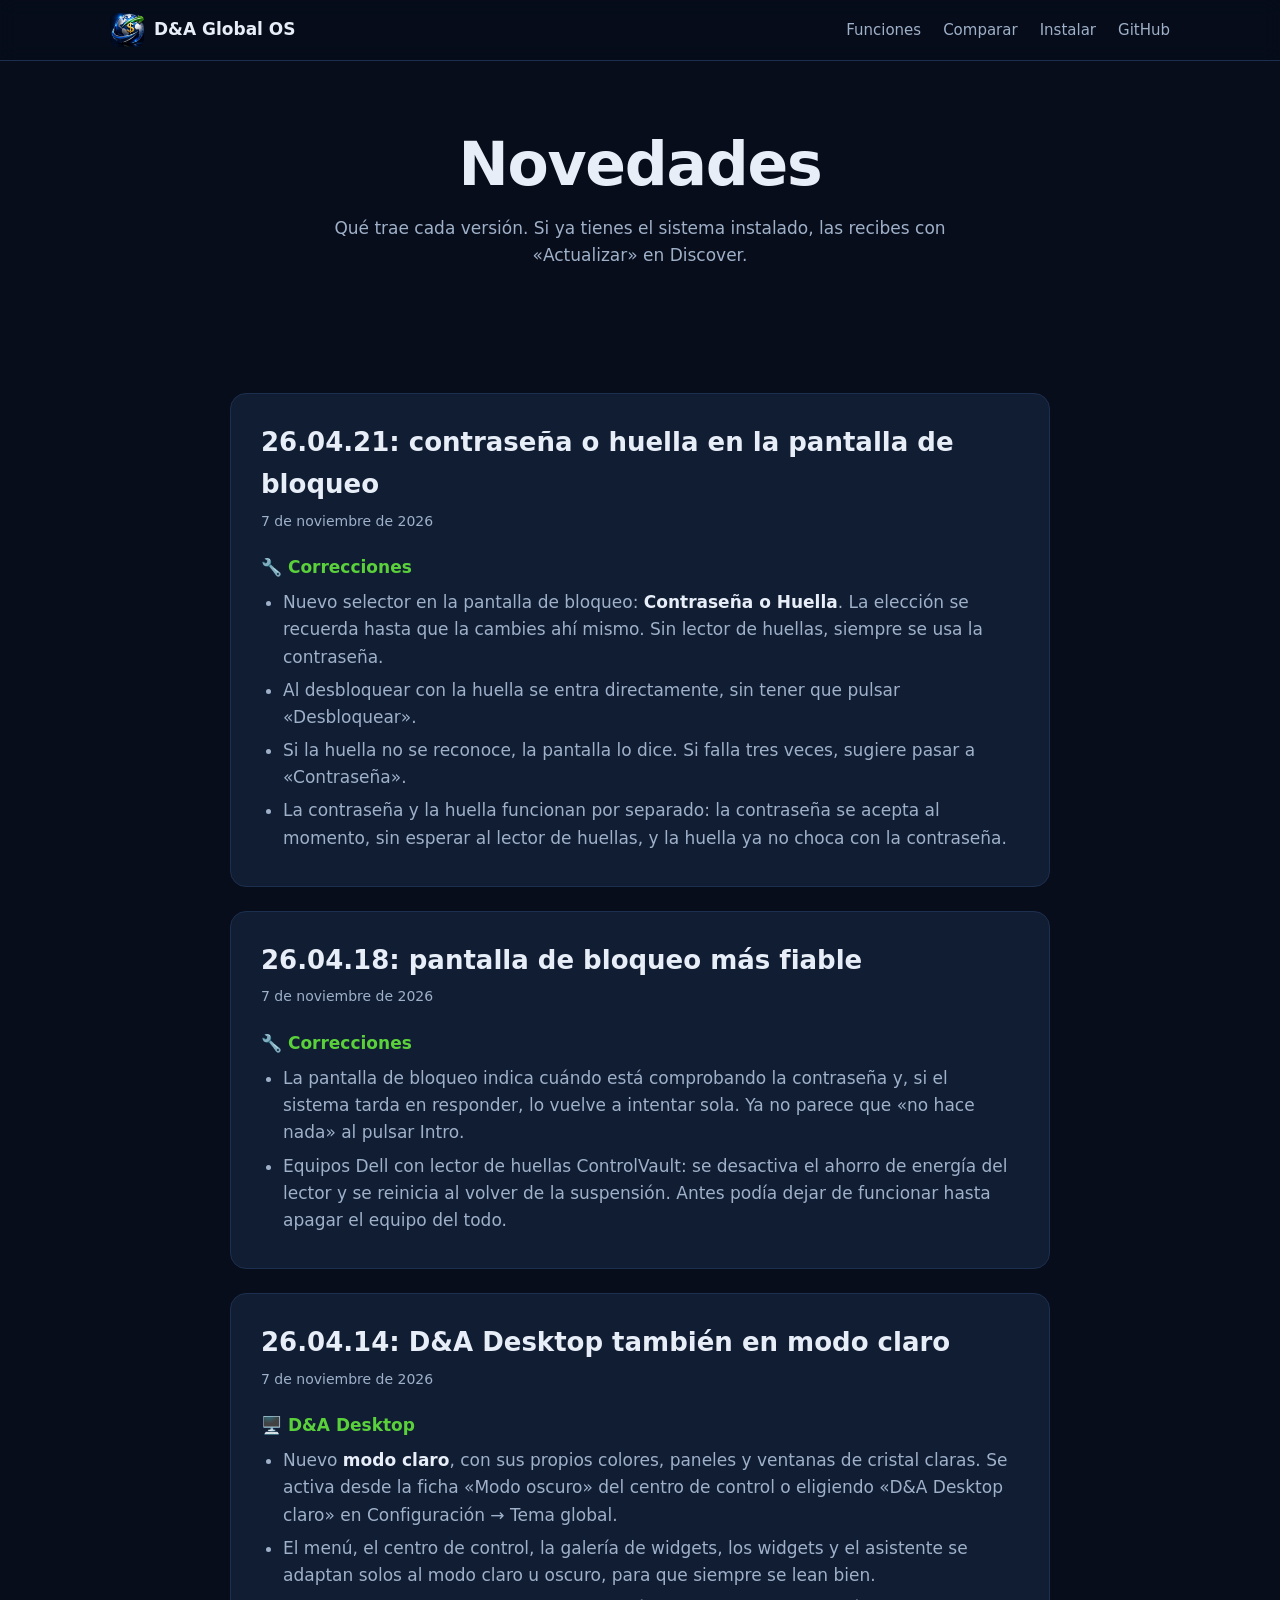
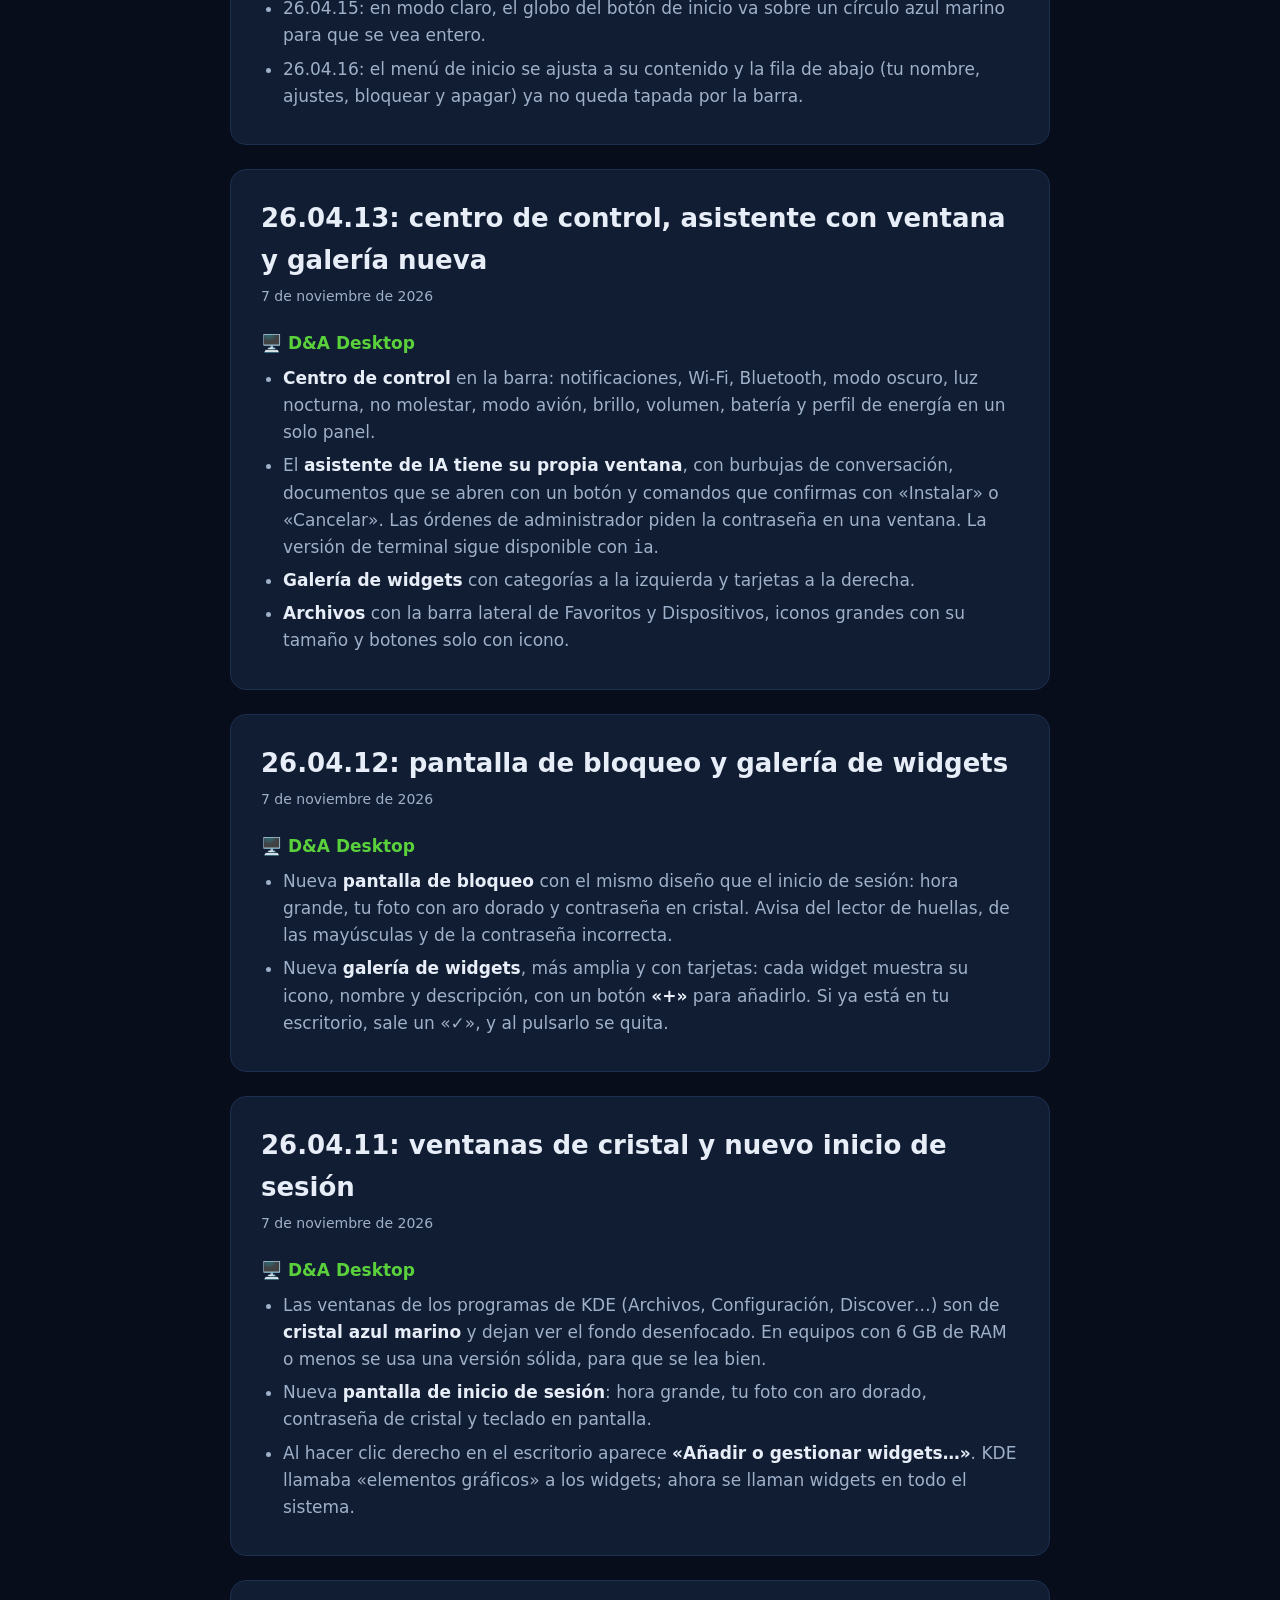
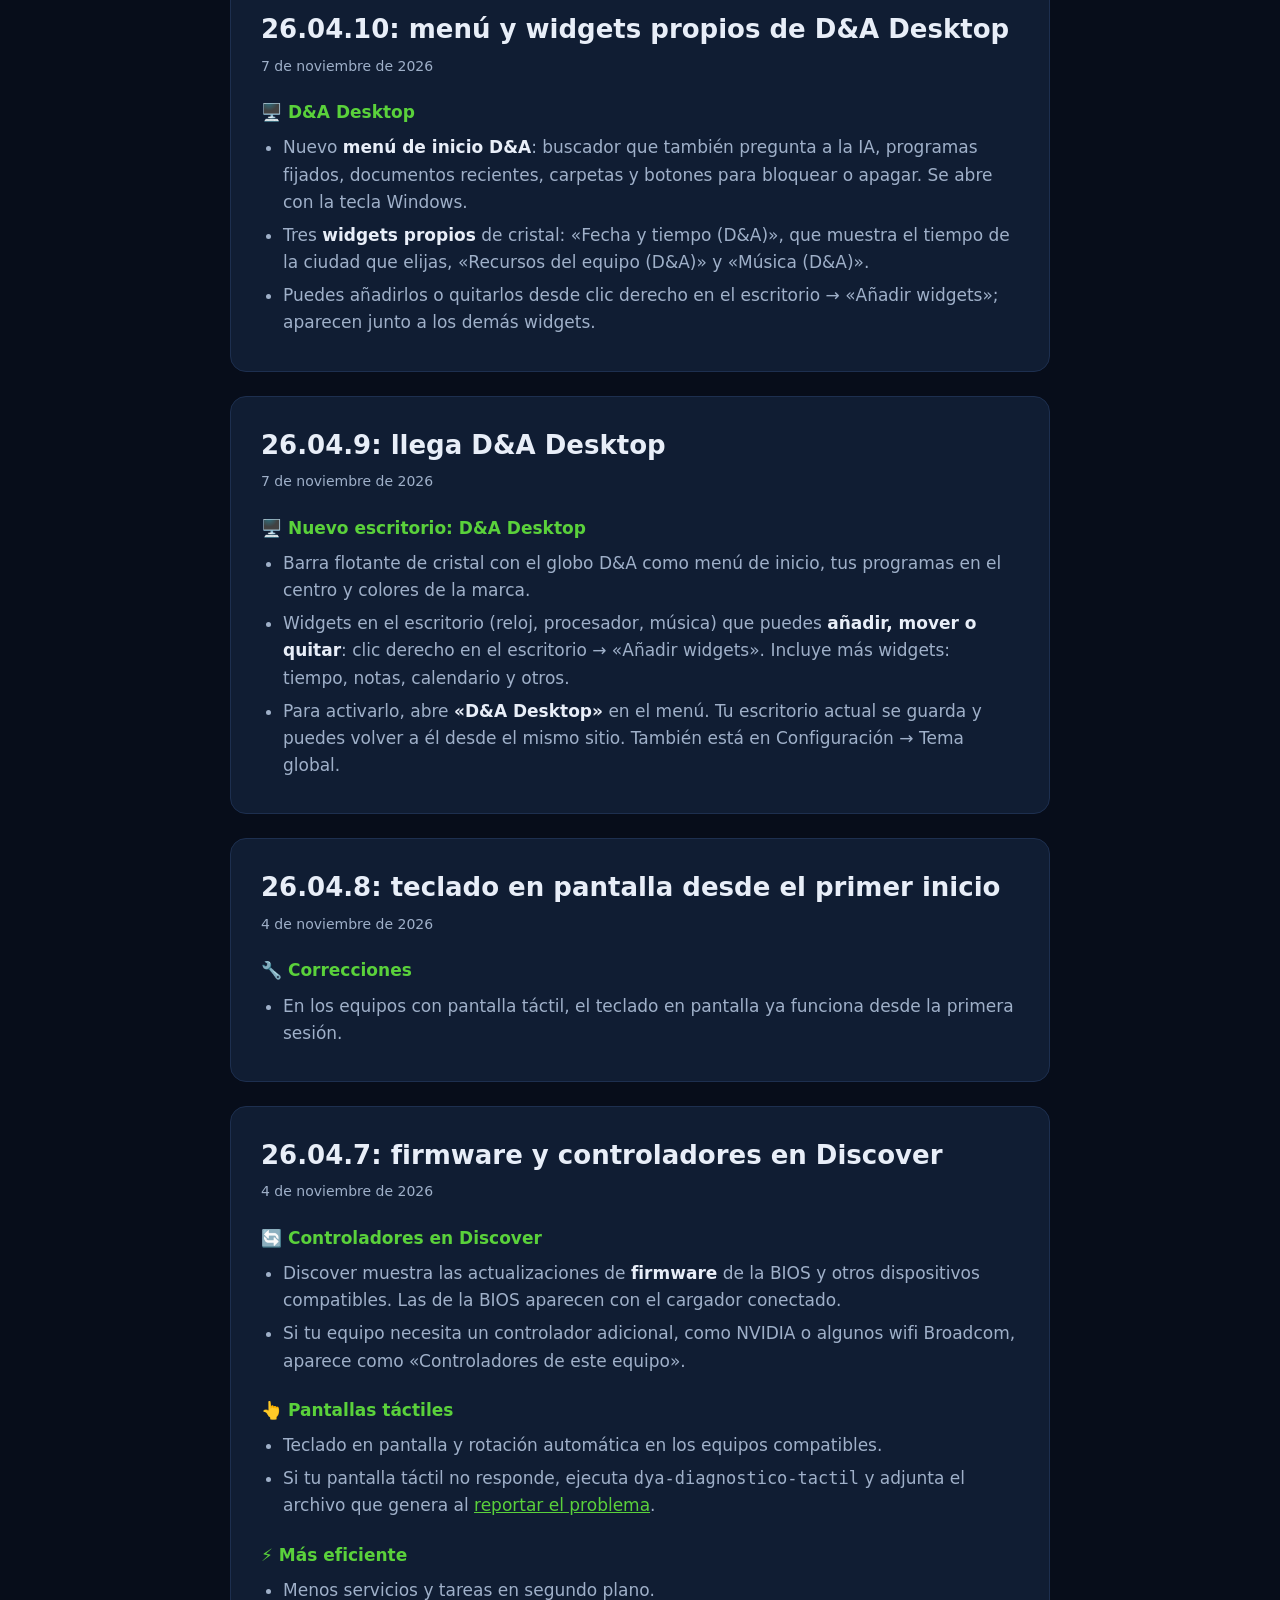
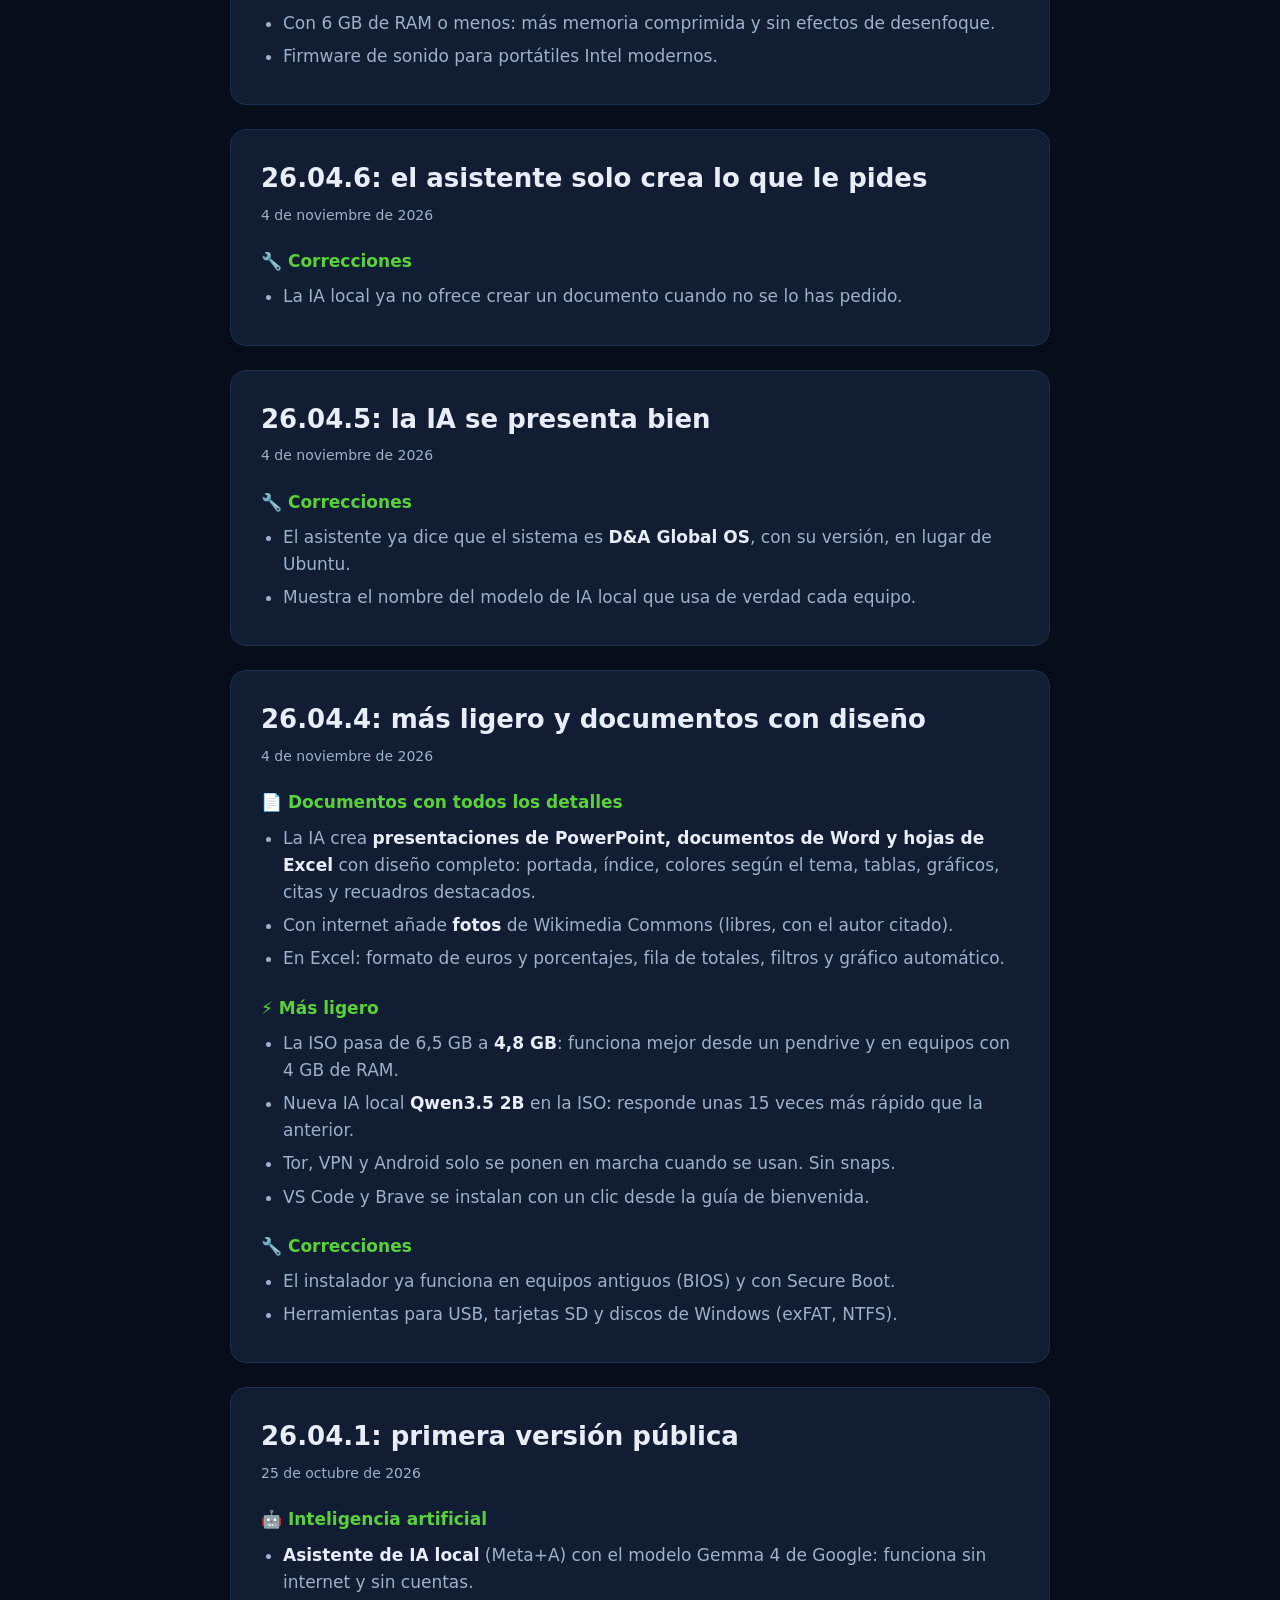
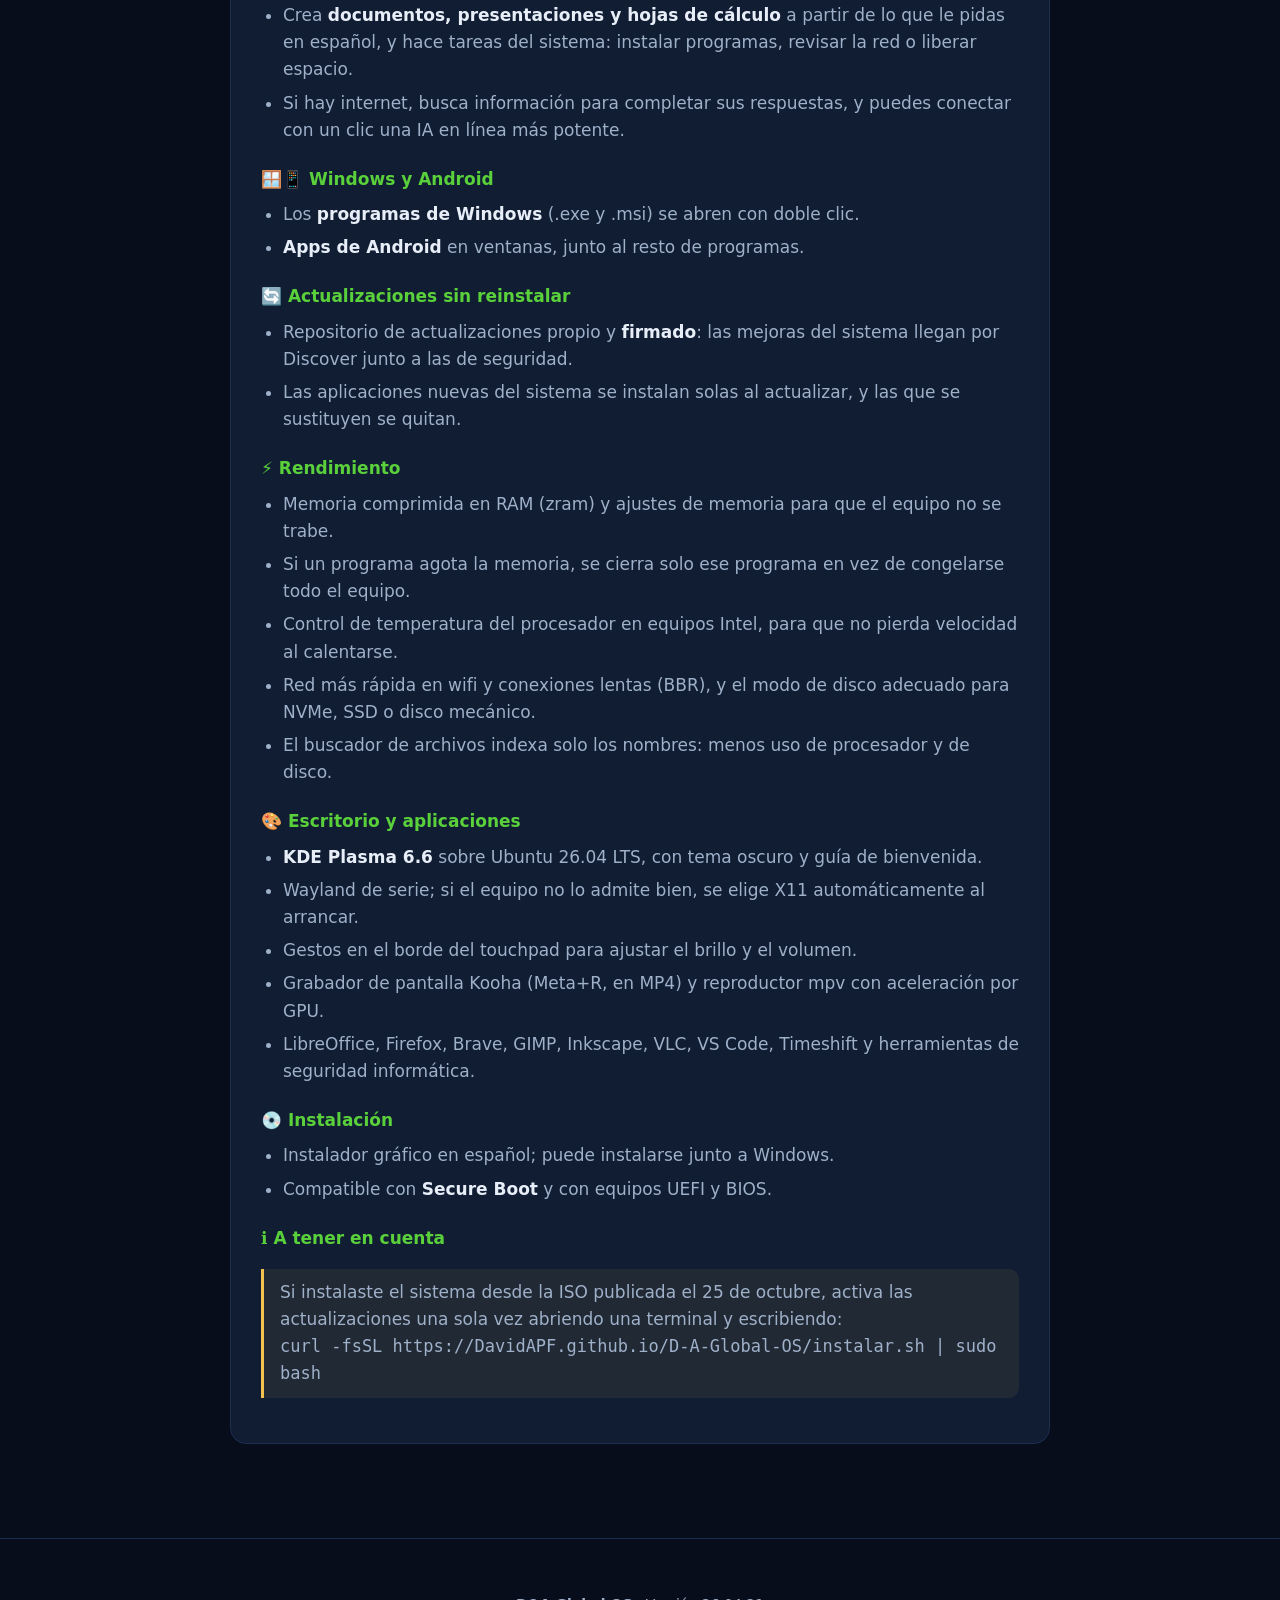
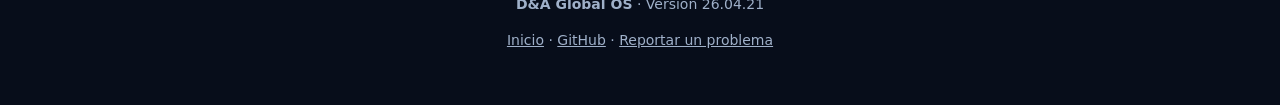
==== commit 816cc48e: "D&A Global OS 26.04.21" ====
--- a/novedades.html
+++ b/novedades.html
@@ -38,6 +38,19 @@
 
 		<!-- Cada versión nueva va ARRIBA, copiando un bloque <article> -->
 
+		<article class="version" id="v26.04.21">
+			<h2>26.04.21: contraseña o huella en la pantalla de bloqueo</h2>
+			<p class="fecha">7 de noviembre de 2026</p>
+
+			<h3>🔧 Correcciones</h3>
+			<ul>
+				<li>Nuevo selector en la pantalla de bloqueo: <strong>Contraseña o Huella</strong>. La elección se recuerda hasta que la cambies ahí mismo. Sin lector de huellas, siempre se usa la contraseña.</li>
+				<li>Al desbloquear con la huella se entra directamente, sin tener que pulsar «Desbloquear».</li>
+				<li>Si la huella no se reconoce, la pantalla lo dice. Si falla tres veces, sugiere pasar a «Contraseña».</li>
+				<li>La contraseña y la huella funcionan por separado: la contraseña se acepta al momento, sin esperar al lector de huellas, y la huella ya no choca con la contraseña.</li>
+			</ul>
+		</article>
+
 		<article class="version" id="v26.04.18">
 			<h2>26.04.18: pantalla de bloqueo más fiable</h2>
 			<p class="fecha">7 de noviembre de 2026</p>
@@ -259,7 +272,7 @@
 
 <footer>
 	<div class="ancho">
-		<p><strong>D&amp;A Global OS</strong> · Versión 26.04.18</p>
+		<p><strong>D&amp;A Global OS</strong> · Versión 26.04.21</p>
 		<p><a href="index.html">Inicio</a> · <a href="https://github.com/DavidAPF/D-A-Global-OS">GitHub</a> · <a href="https://github.com/DavidAPF/D-A-Global-OS/issues">Reportar un problema</a></p>
 	</div>
 </footer>
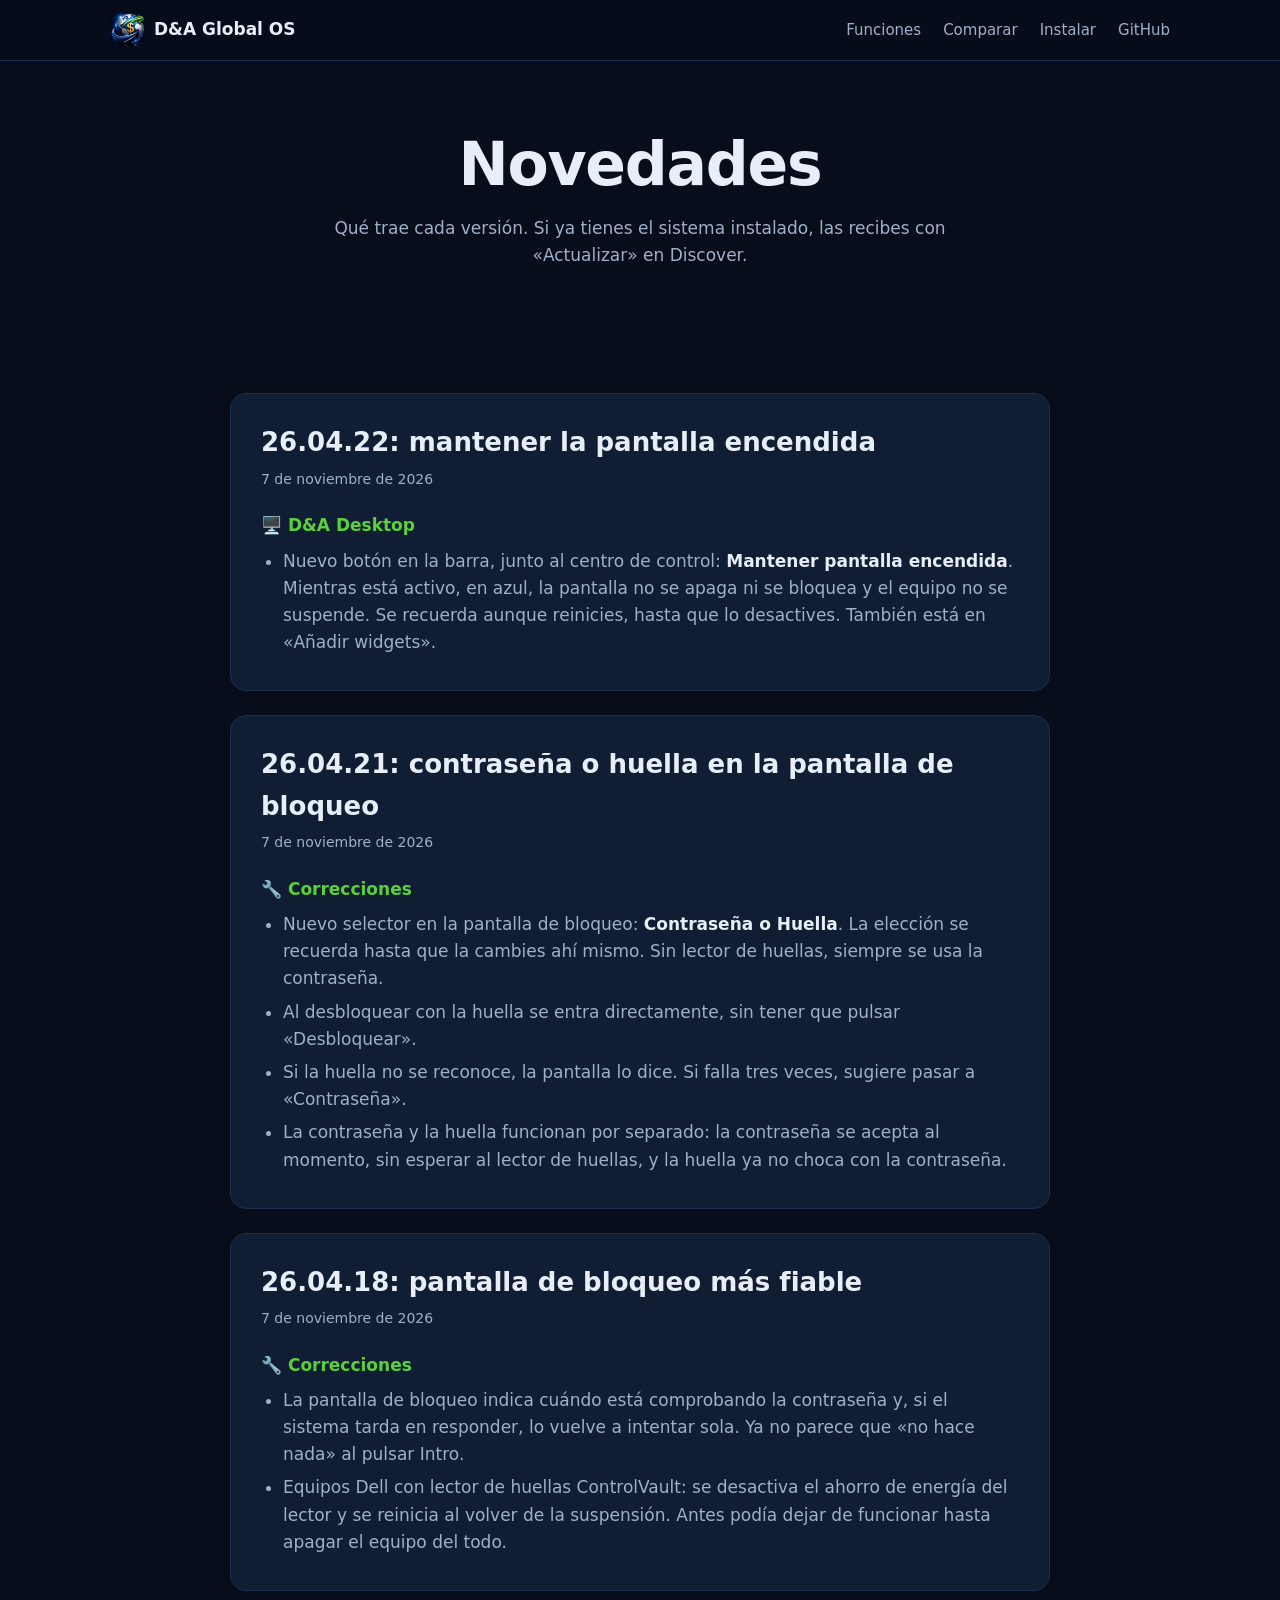
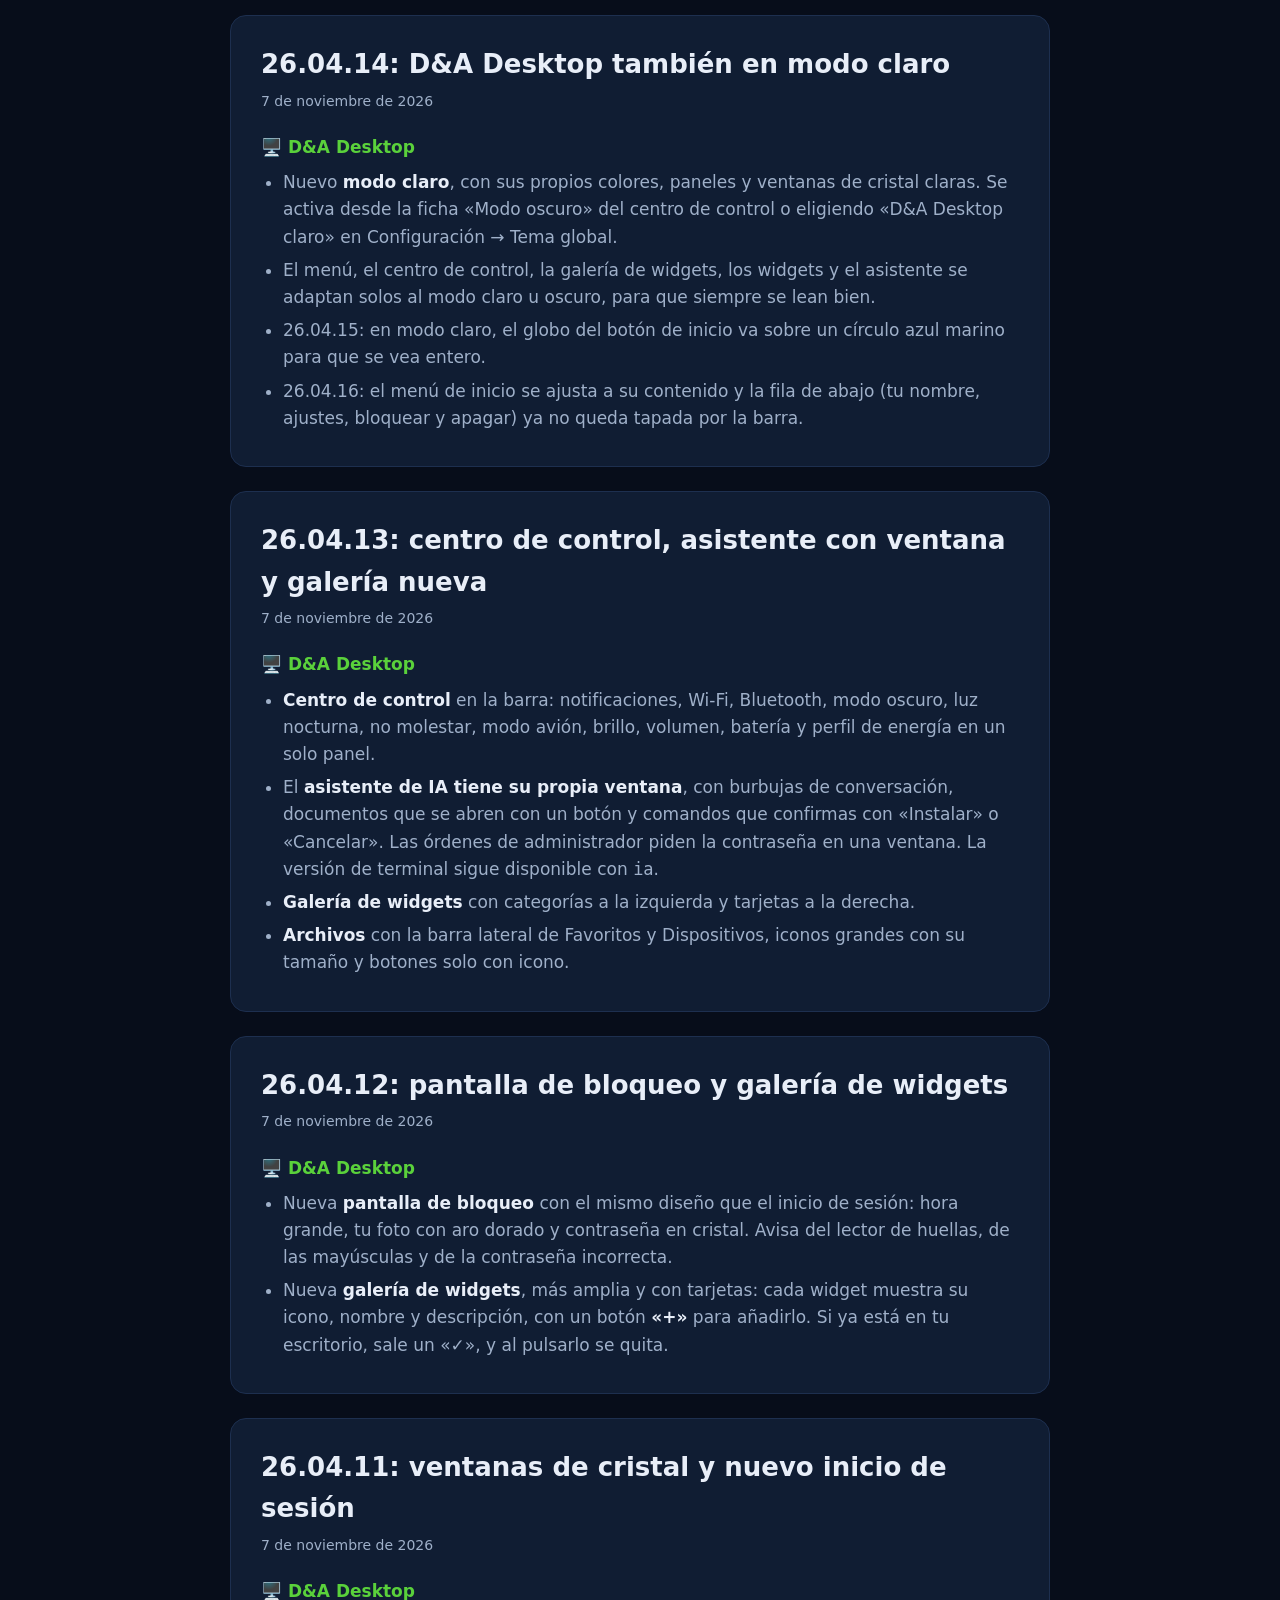
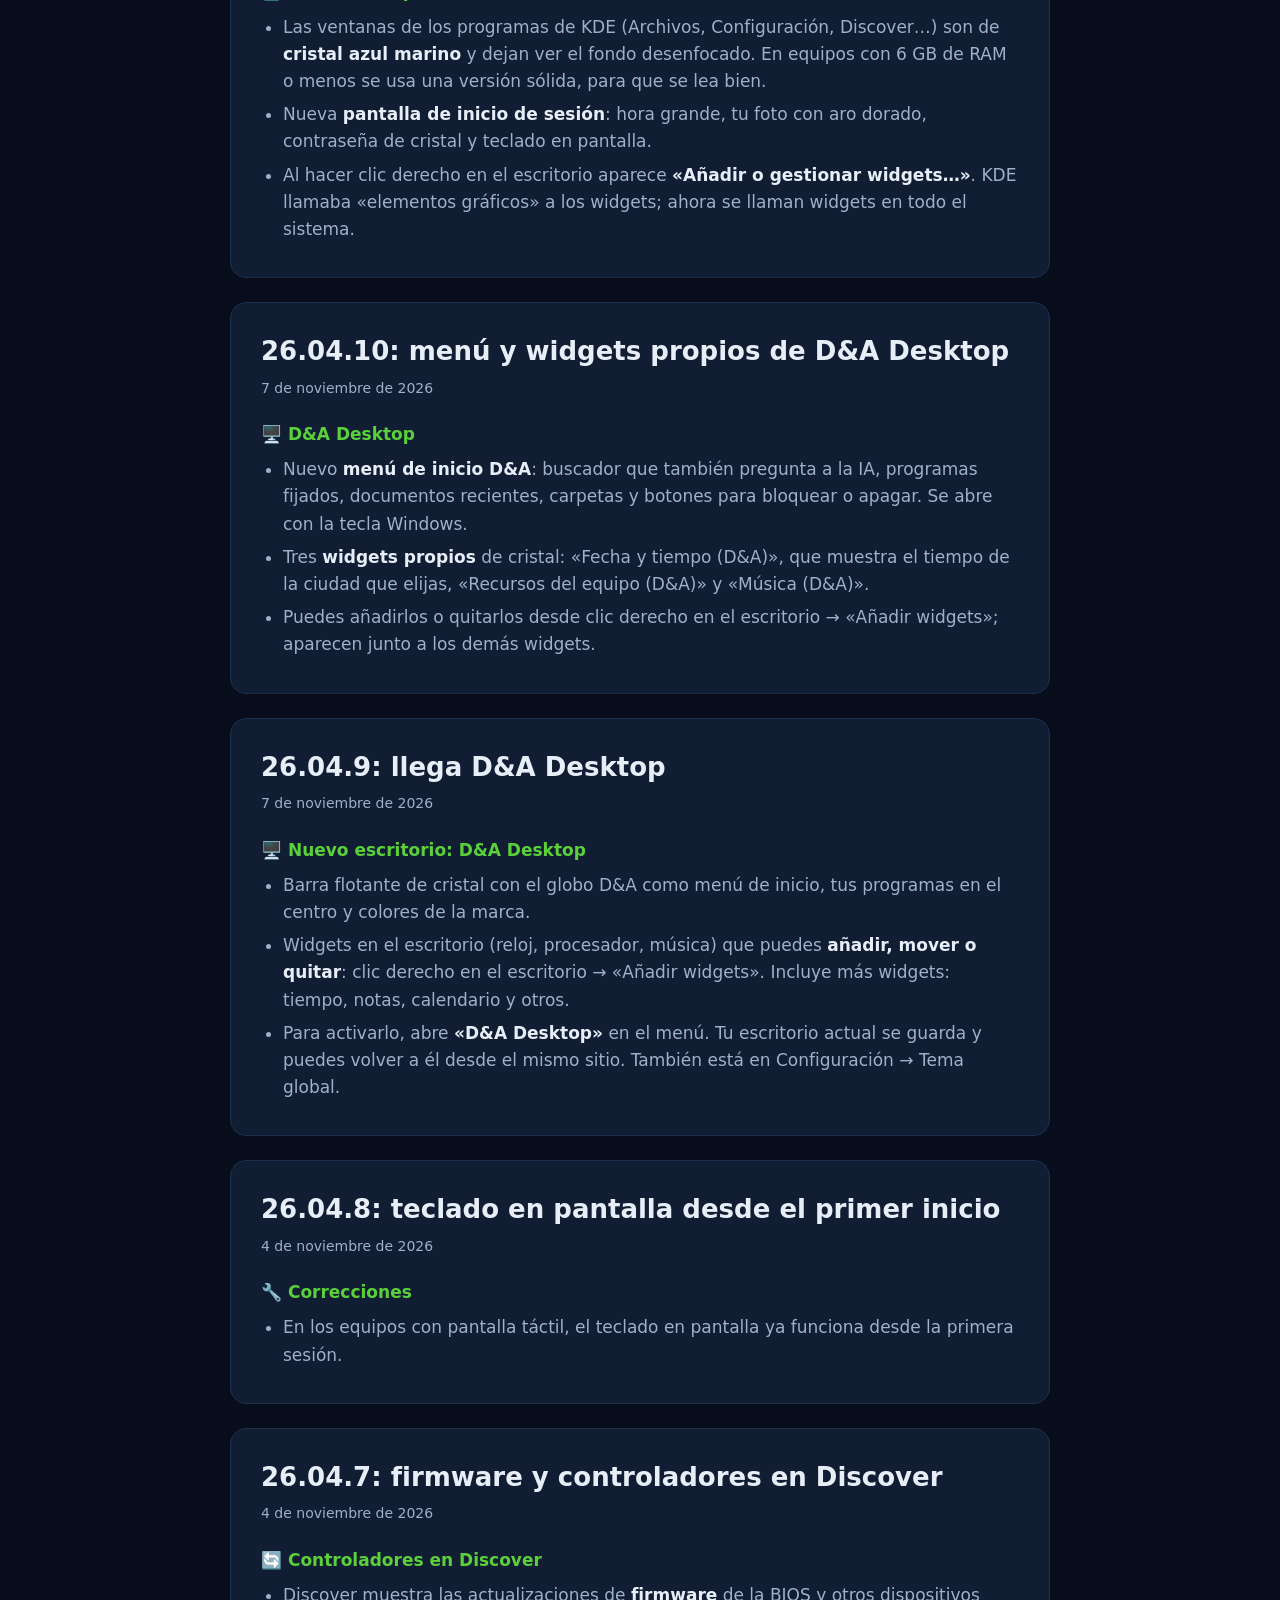
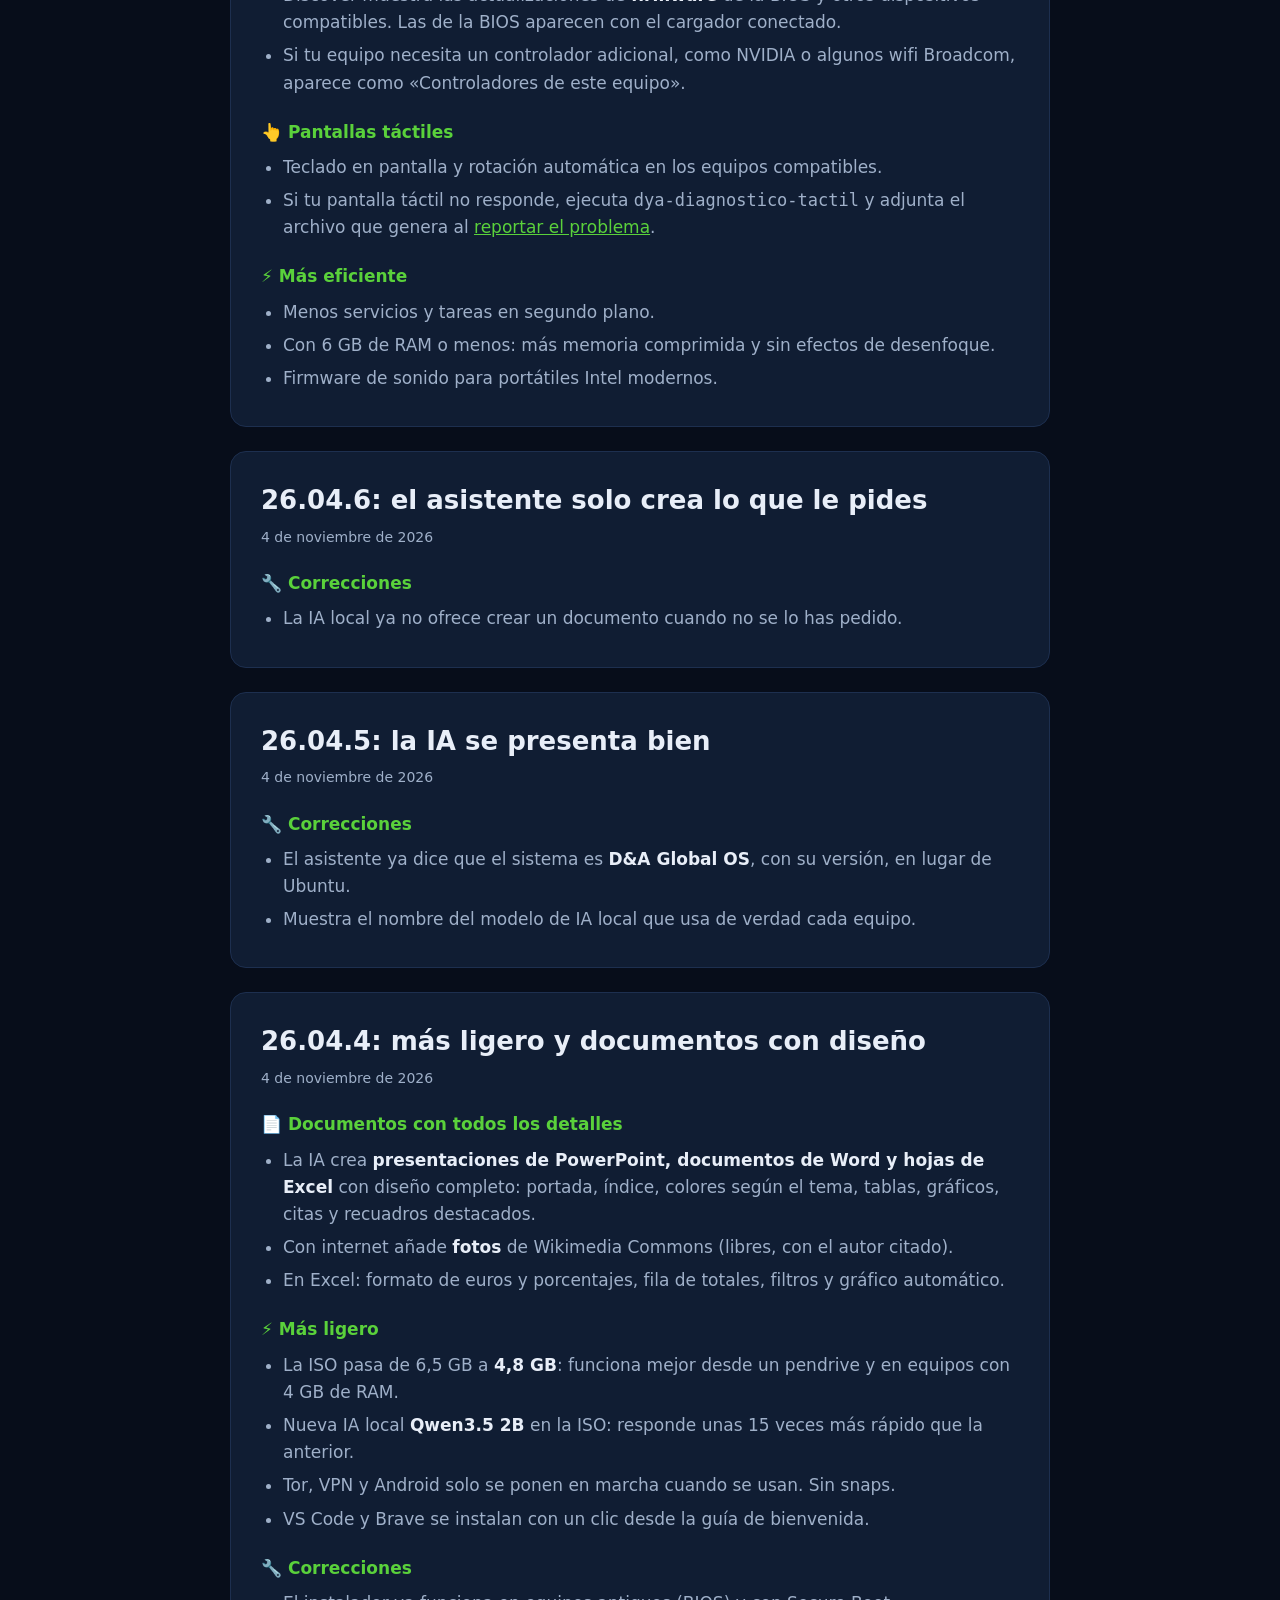
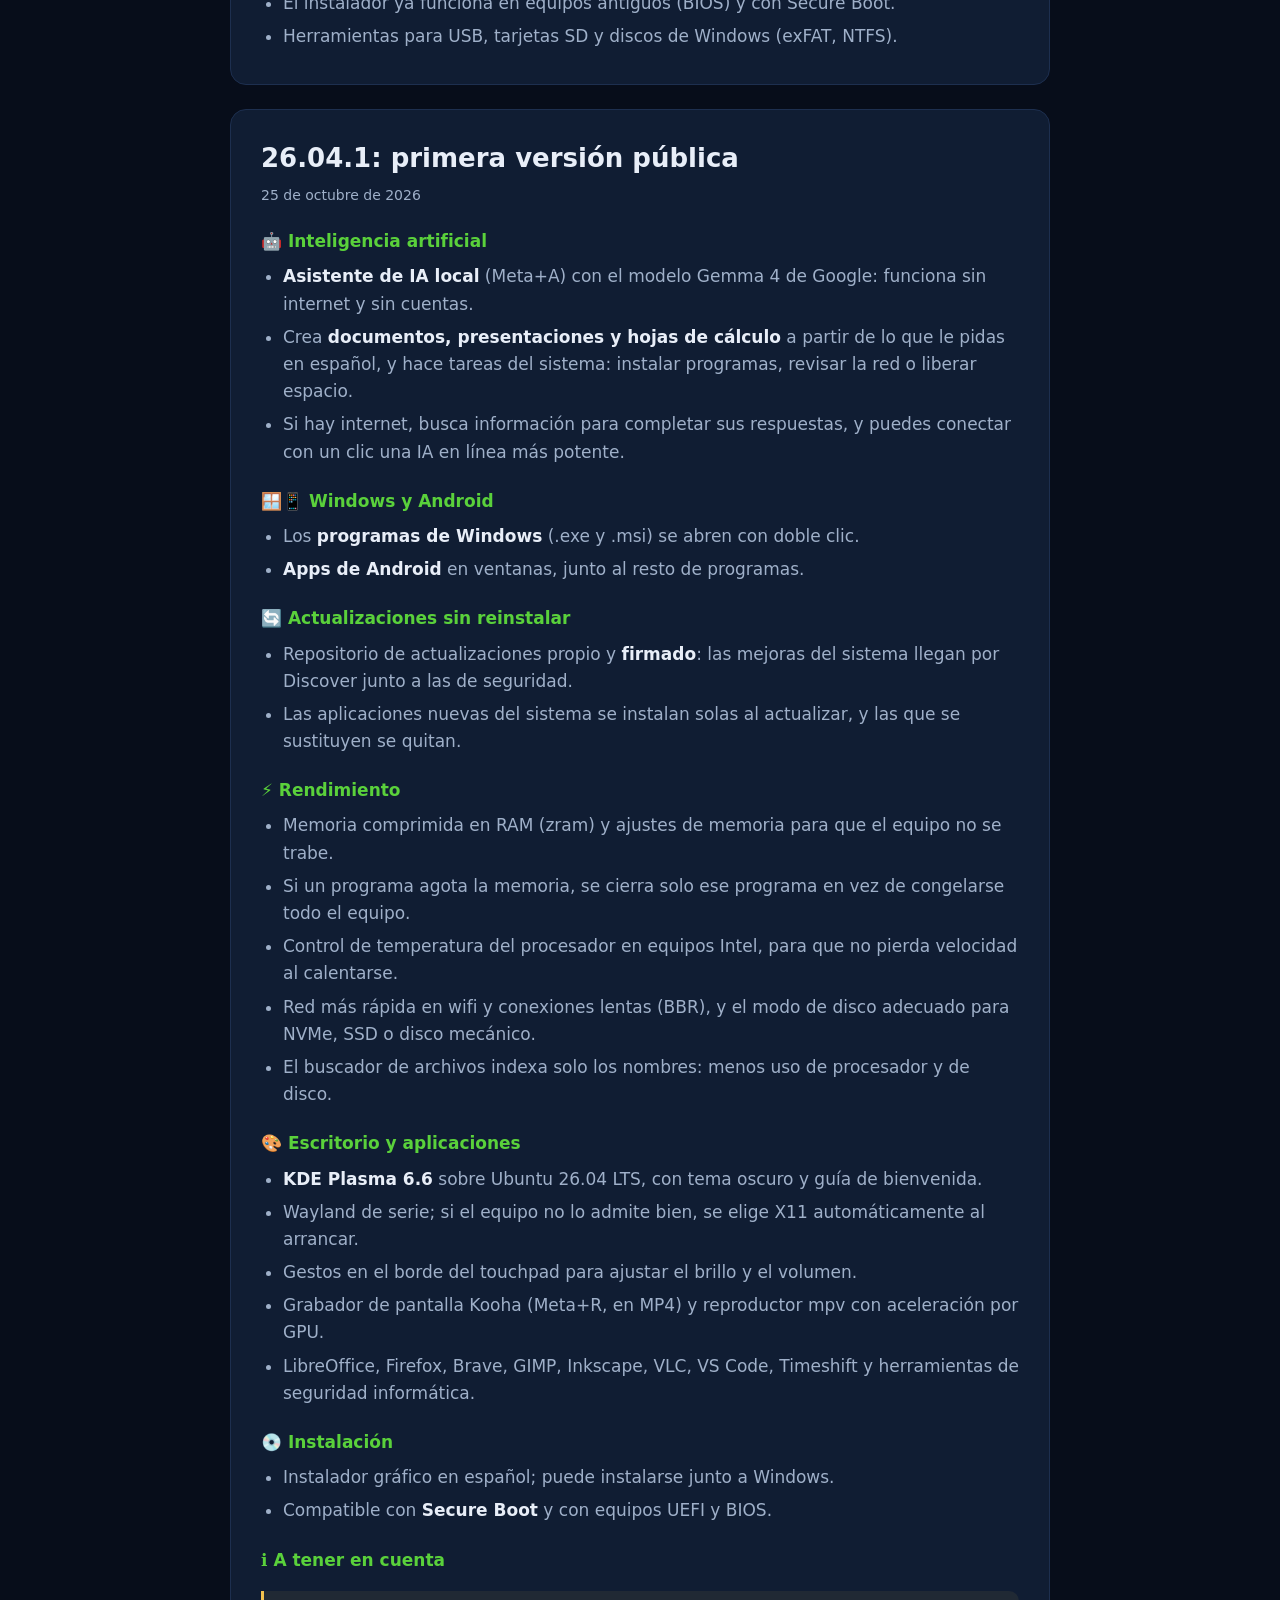
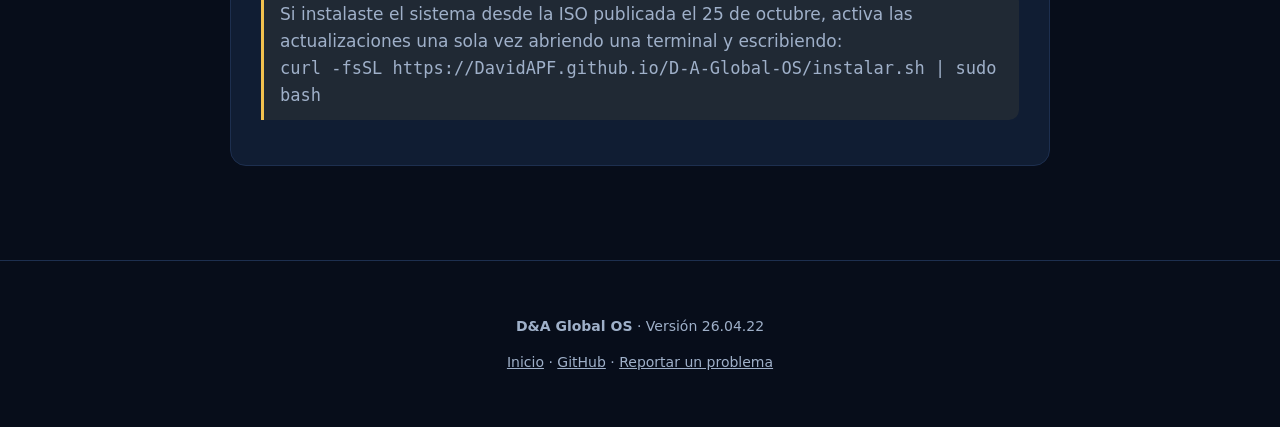
==== commit 6285fef7: "D&A Global OS 26.04.22" ====
--- a/novedades.html
+++ b/novedades.html
@@ -38,6 +38,16 @@
 
 		<!-- Cada versión nueva va ARRIBA, copiando un bloque <article> -->
 
+		<article class="version" id="v26.04.22">
+			<h2>26.04.22: mantener la pantalla encendida</h2>
+			<p class="fecha">7 de noviembre de 2026</p>
+
+			<h3>🖥️ D&amp;A Desktop</h3>
+			<ul>
+				<li>Nuevo botón en la barra, junto al centro de control: <strong>Mantener pantalla encendida</strong>. Mientras está activo, en azul, la pantalla no se apaga ni se bloquea y el equipo no se suspende. Se recuerda aunque reinicies, hasta que lo desactives. También está en «Añadir widgets».</li>
+			</ul>
+		</article>
+
 		<article class="version" id="v26.04.21">
 			<h2>26.04.21: contraseña o huella en la pantalla de bloqueo</h2>
 			<p class="fecha">7 de noviembre de 2026</p>
@@ -272,7 +282,7 @@
 
 <footer>
 	<div class="ancho">
-		<p><strong>D&amp;A Global OS</strong> · Versión 26.04.21</p>
+		<p><strong>D&amp;A Global OS</strong> · Versión 26.04.22</p>
 		<p><a href="index.html">Inicio</a> · <a href="https://github.com/DavidAPF/D-A-Global-OS">GitHub</a> · <a href="https://github.com/DavidAPF/D-A-Global-OS/issues">Reportar un problema</a></p>
 	</div>
 </footer>
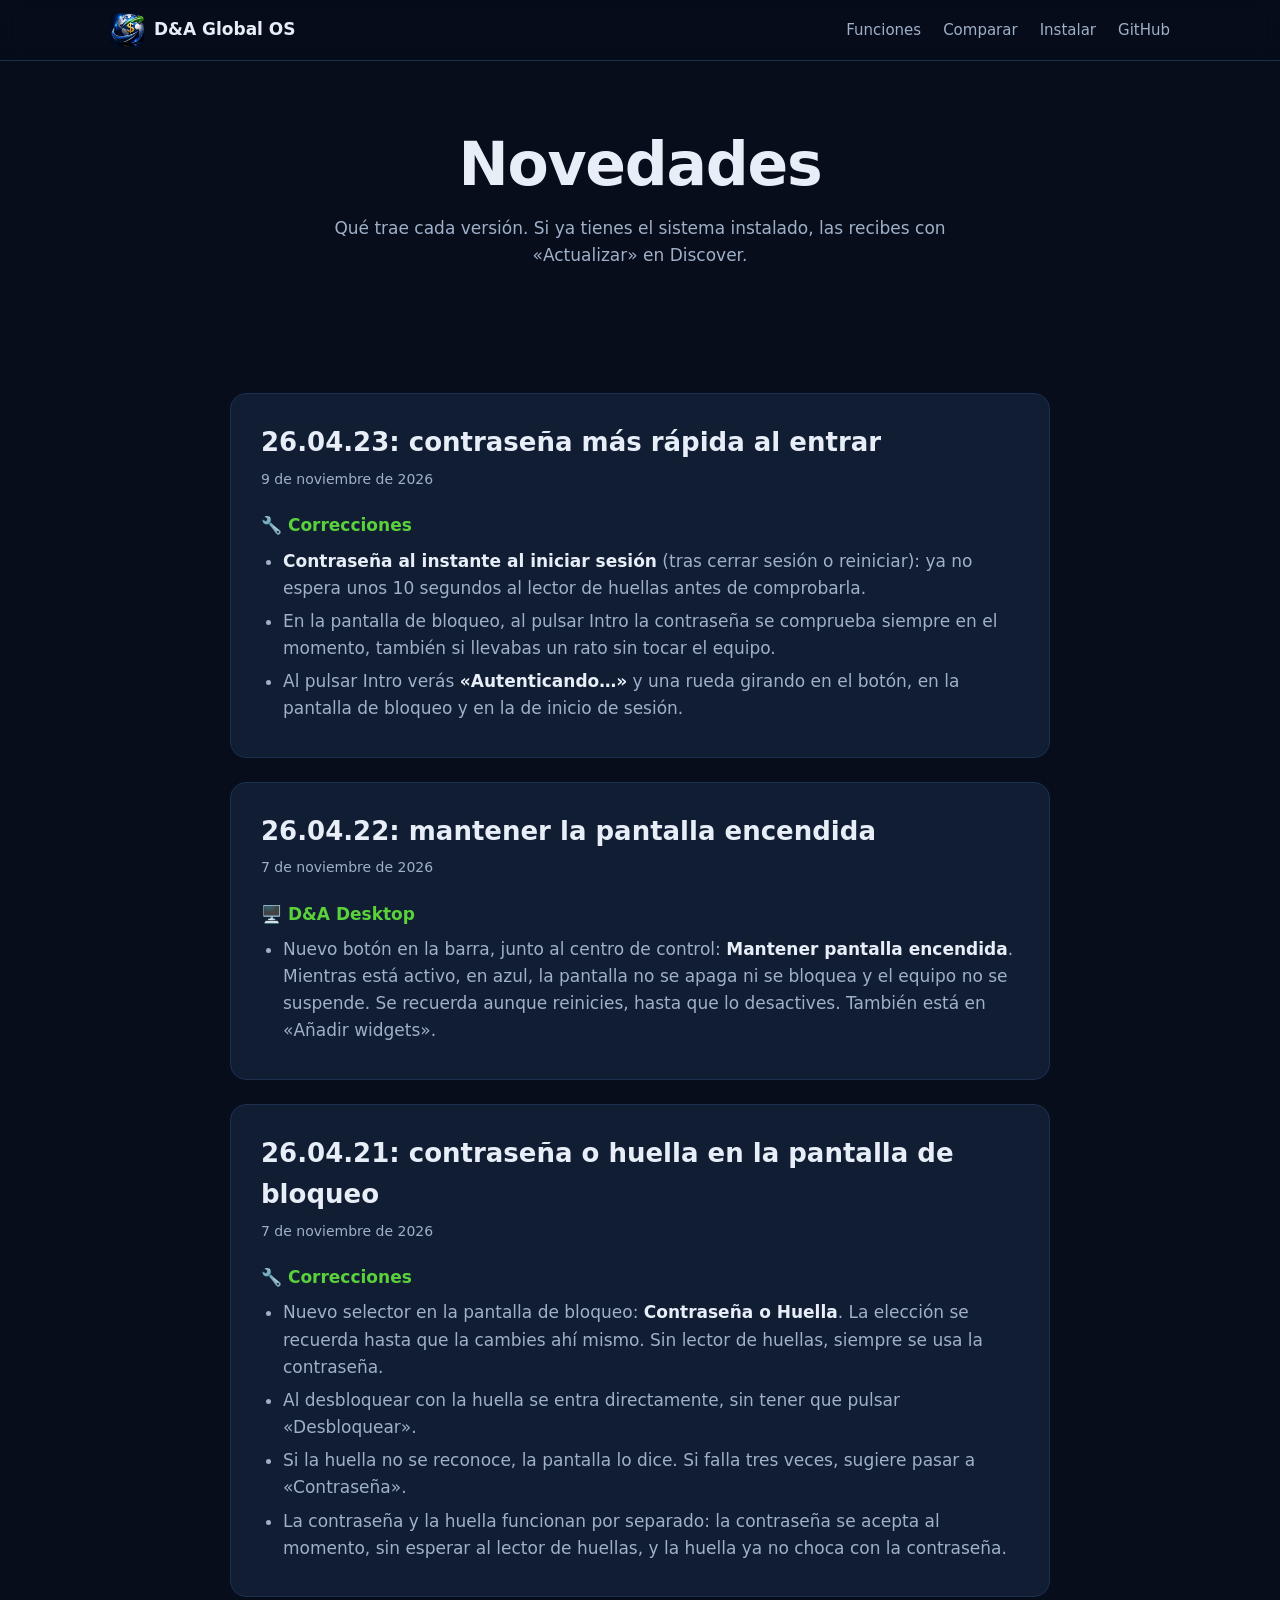
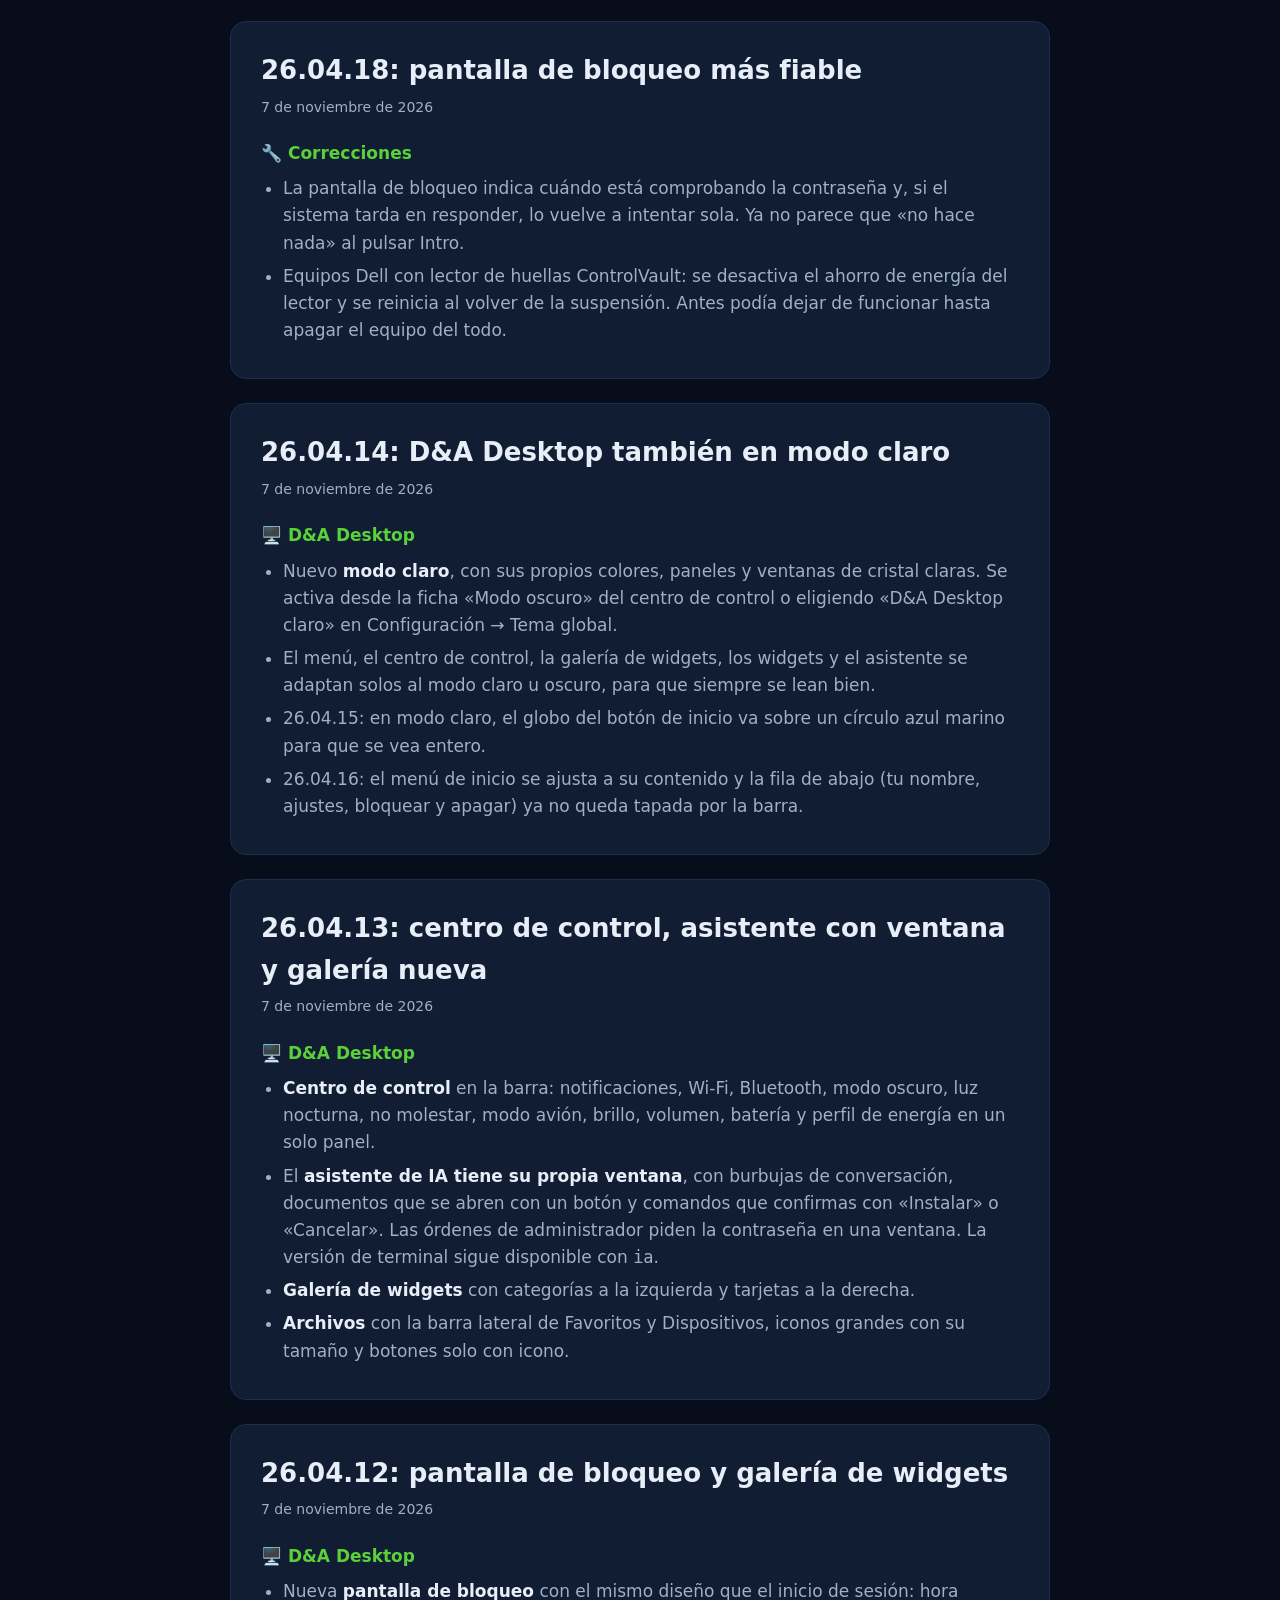
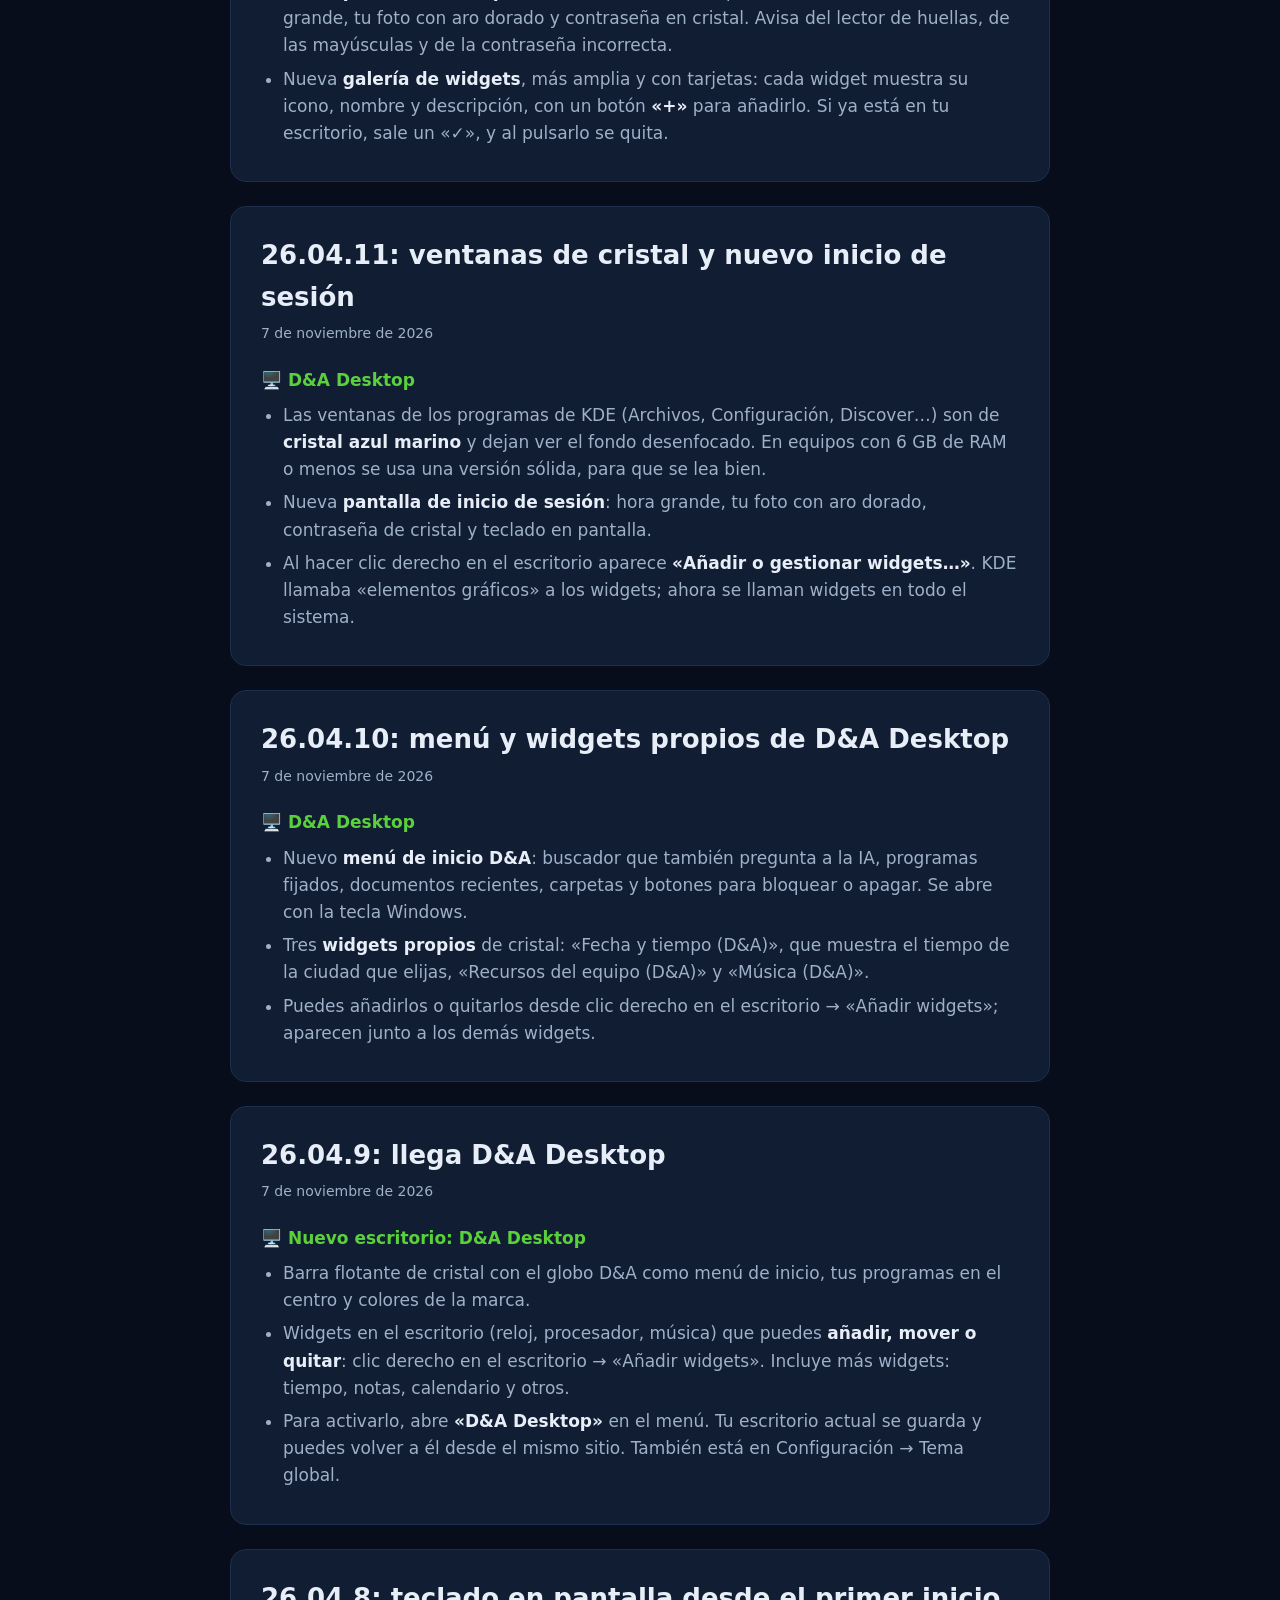
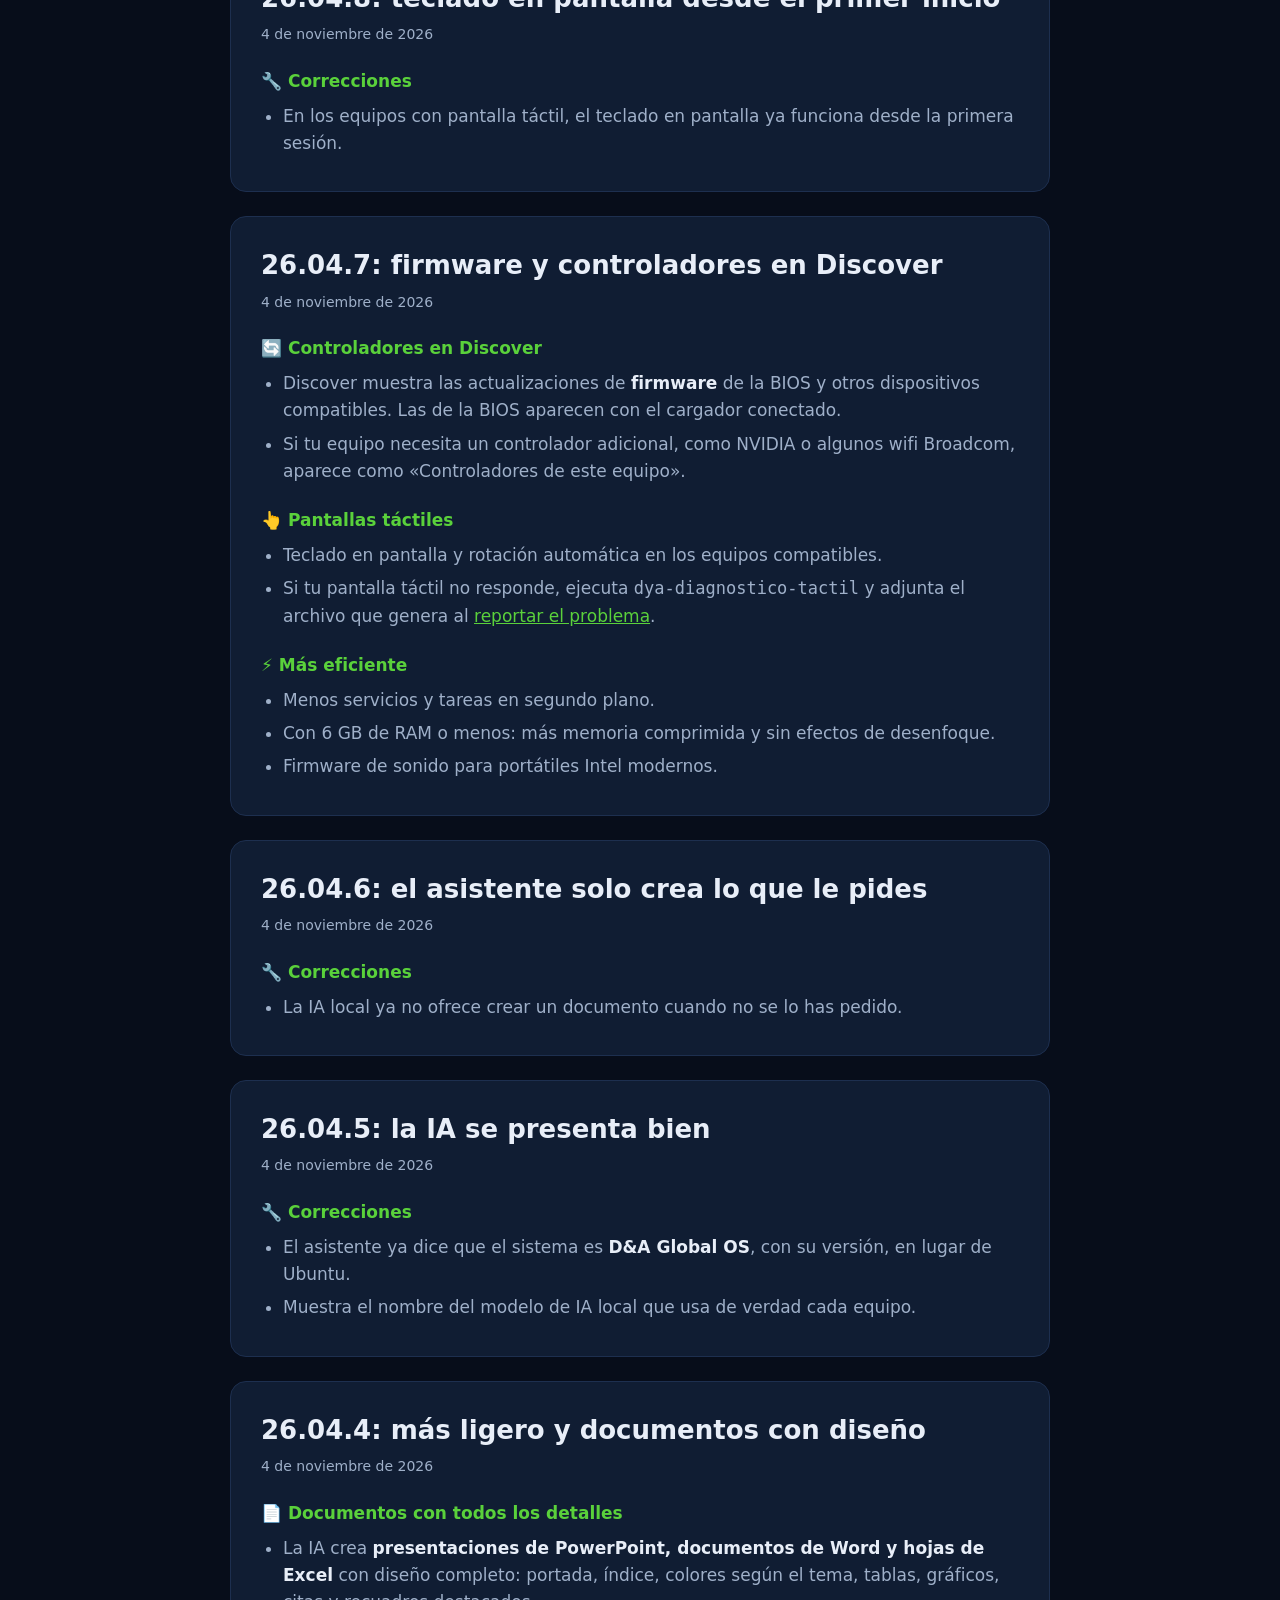
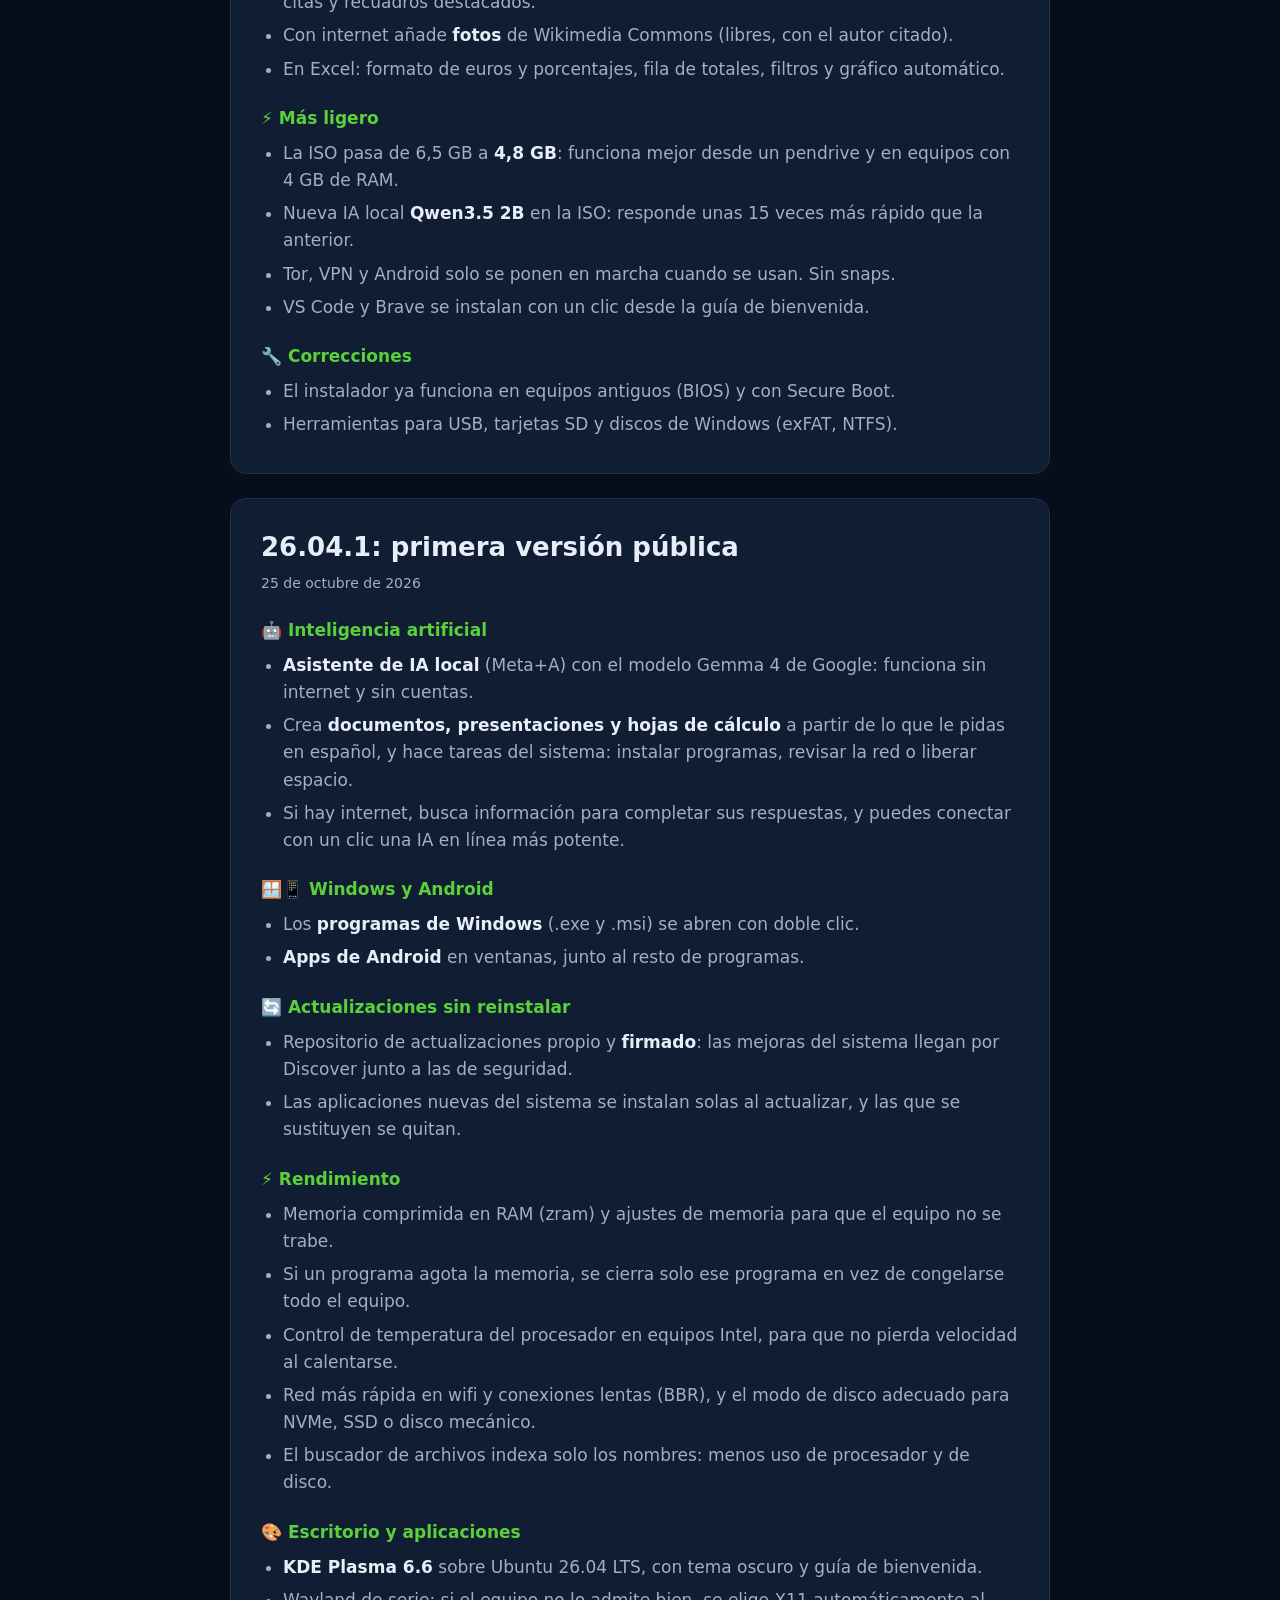
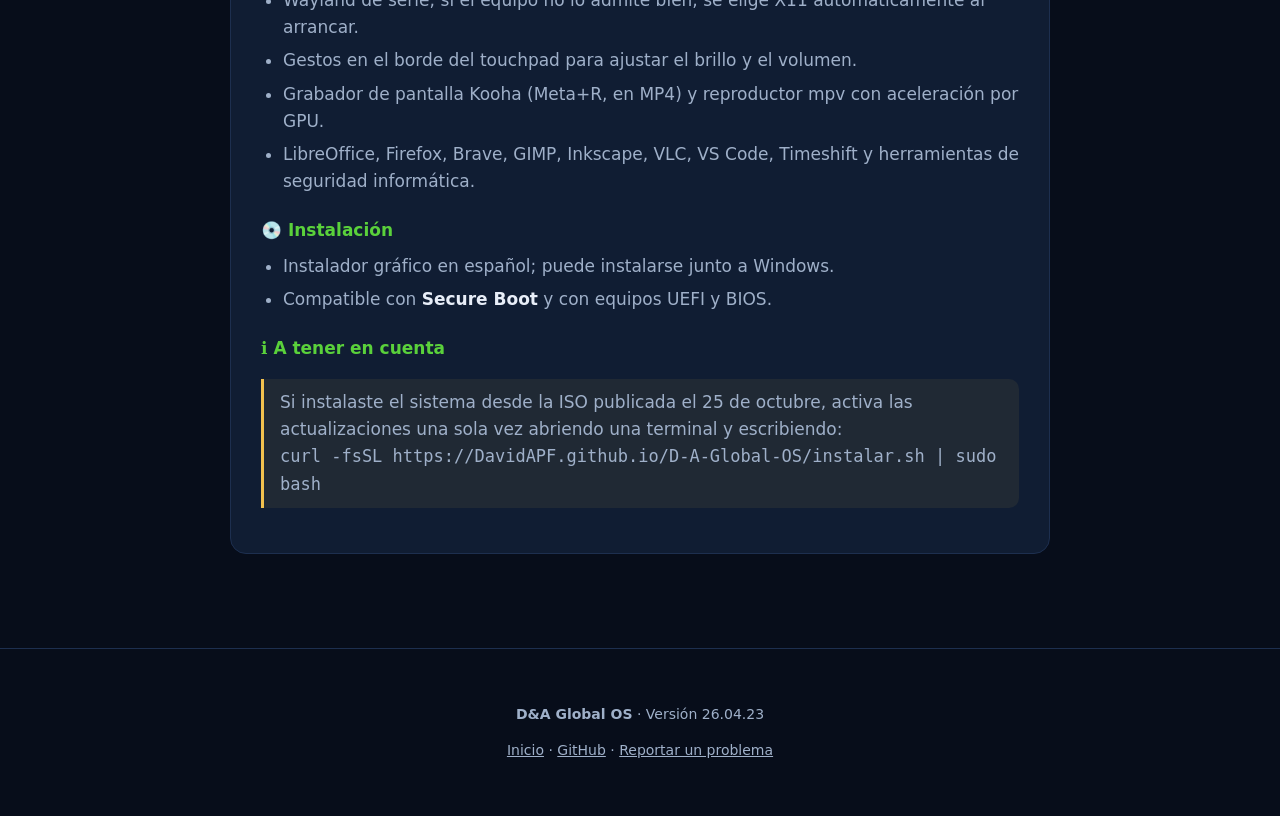
==== commit f2765f96: "D&A Global OS 26.04.23" ====
--- a/novedades.html
+++ b/novedades.html
@@ -38,6 +38,18 @@
 
 		<!-- Cada versión nueva va ARRIBA, copiando un bloque <article> -->
 
+		<article class="version" id="v26.04.23">
+			<h2>26.04.23: contraseña más rápida al entrar</h2>
+			<p class="fecha">9 de noviembre de 2026</p>
+
+			<h3>🔧 Correcciones</h3>
+			<ul>
+				<li><strong>Contraseña al instante al iniciar sesión</strong> (tras cerrar sesión o reiniciar): ya no espera unos 10 segundos al lector de huellas antes de comprobarla.</li>
+				<li>En la pantalla de bloqueo, al pulsar Intro la contraseña se comprueba siempre en el momento, también si llevabas un rato sin tocar el equipo.</li>
+				<li>Al pulsar Intro verás <strong>«Autenticando…»</strong> y una rueda girando en el botón, en la pantalla de bloqueo y en la de inicio de sesión.</li>
+			</ul>
+		</article>
+
 		<article class="version" id="v26.04.22">
 			<h2>26.04.22: mantener la pantalla encendida</h2>
 			<p class="fecha">7 de noviembre de 2026</p>
@@ -282,7 +294,7 @@
 
 <footer>
 	<div class="ancho">
-		<p><strong>D&amp;A Global OS</strong> · Versión 26.04.22</p>
+		<p><strong>D&amp;A Global OS</strong> · Versión 26.04.23</p>
 		<p><a href="index.html">Inicio</a> · <a href="https://github.com/DavidAPF/D-A-Global-OS">GitHub</a> · <a href="https://github.com/DavidAPF/D-A-Global-OS/issues">Reportar un problema</a></p>
 	</div>
 </footer>
